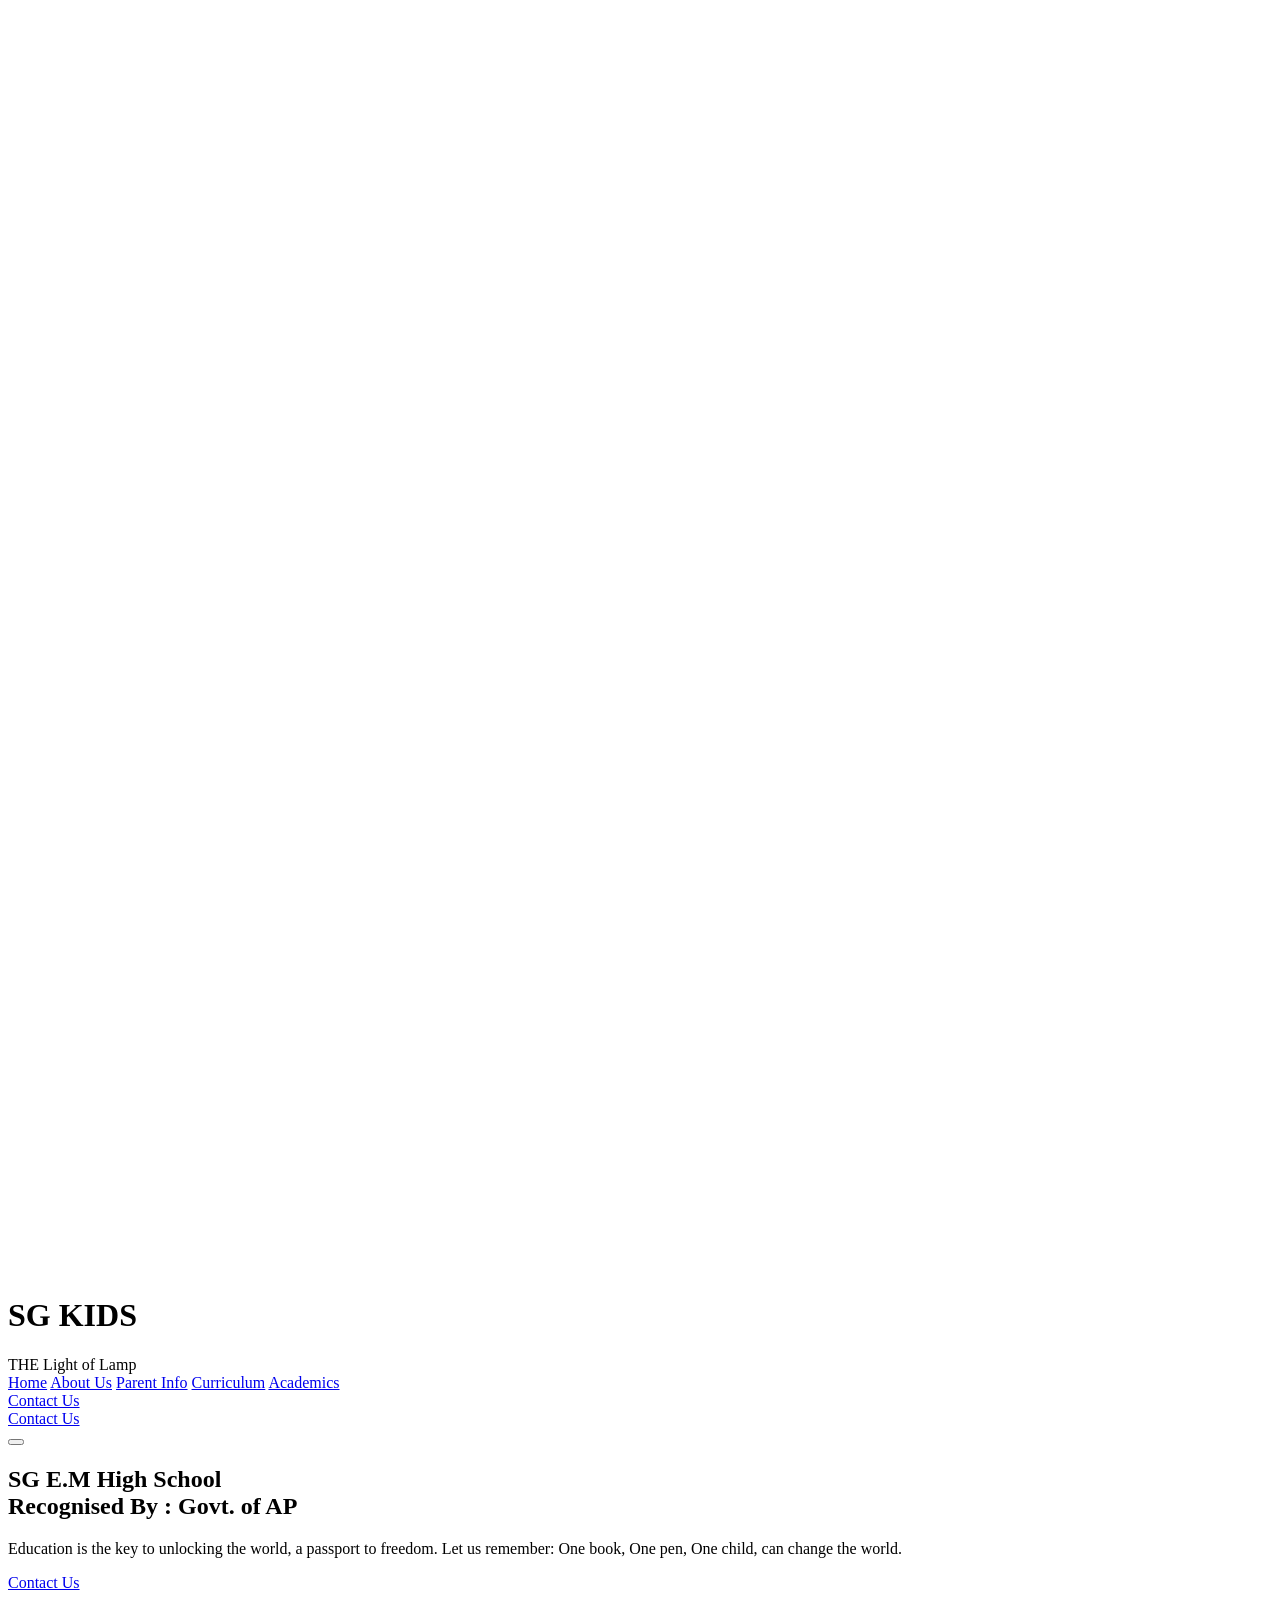
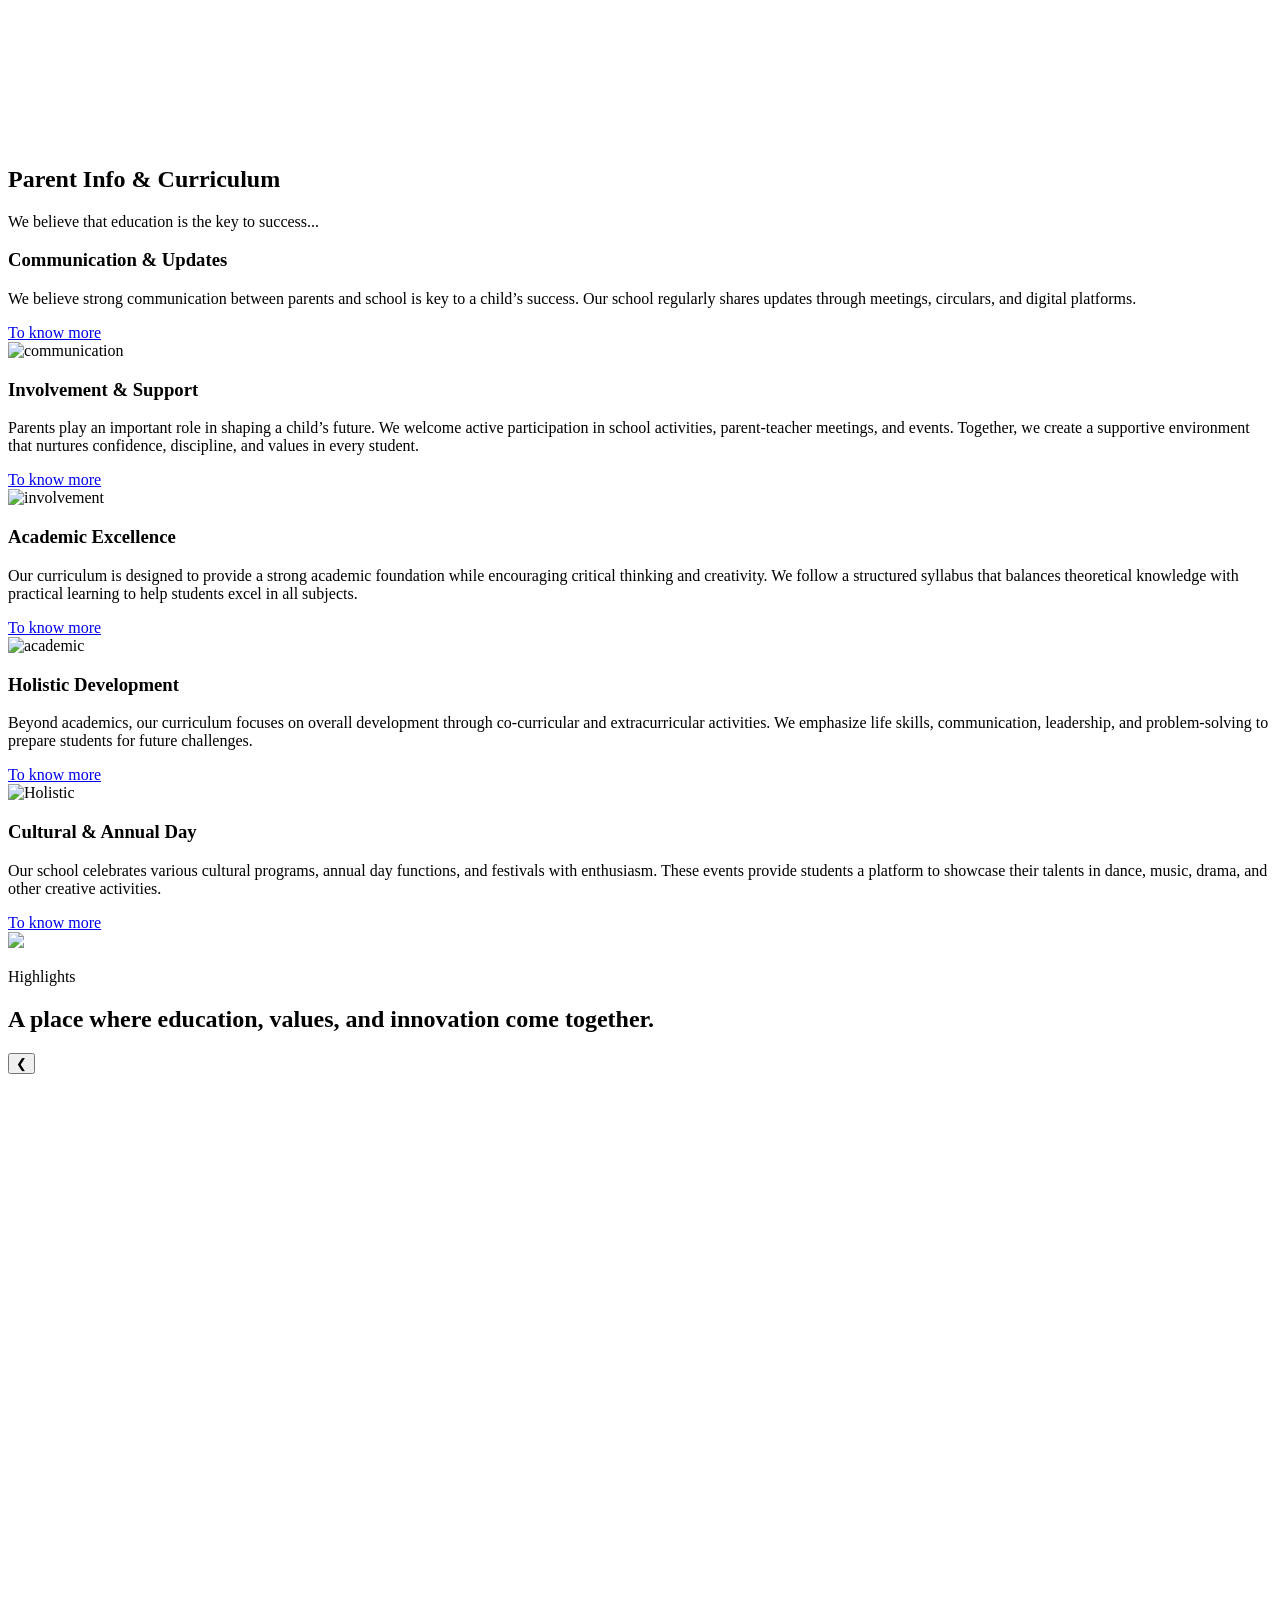
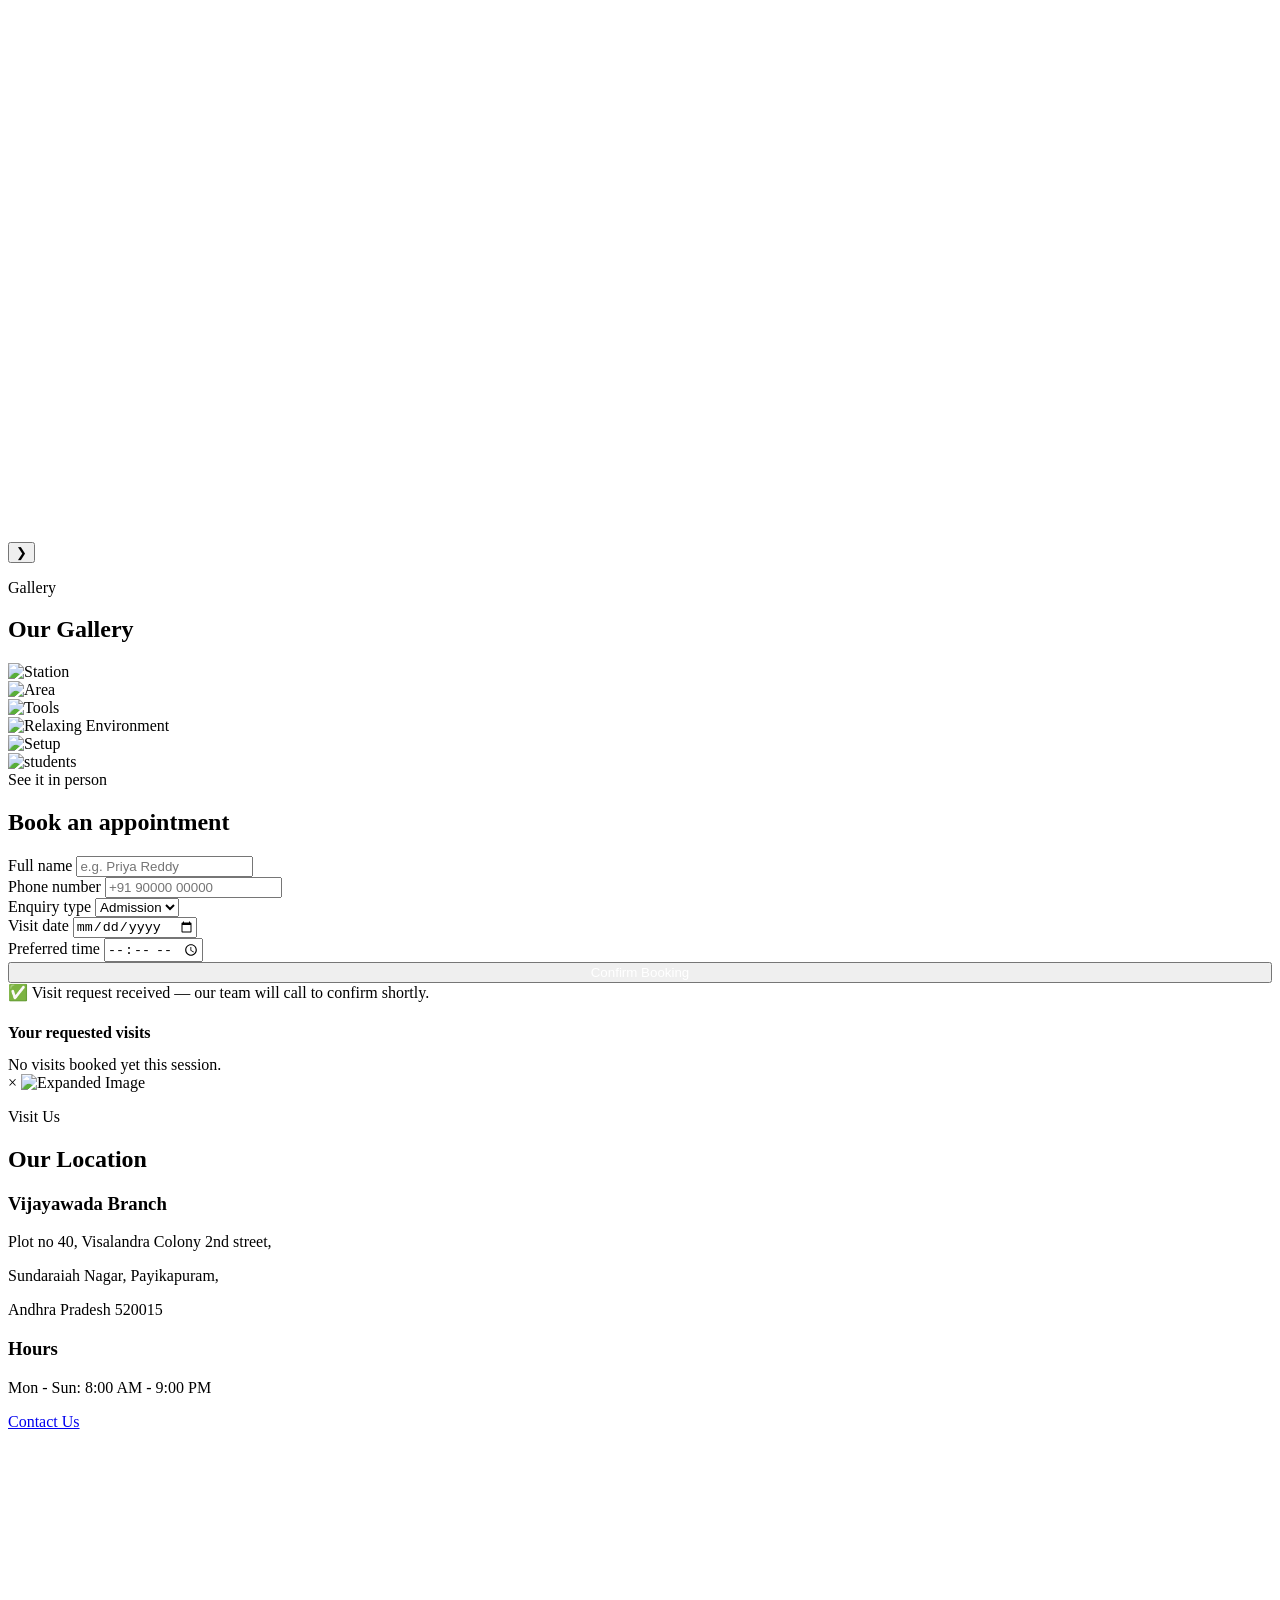
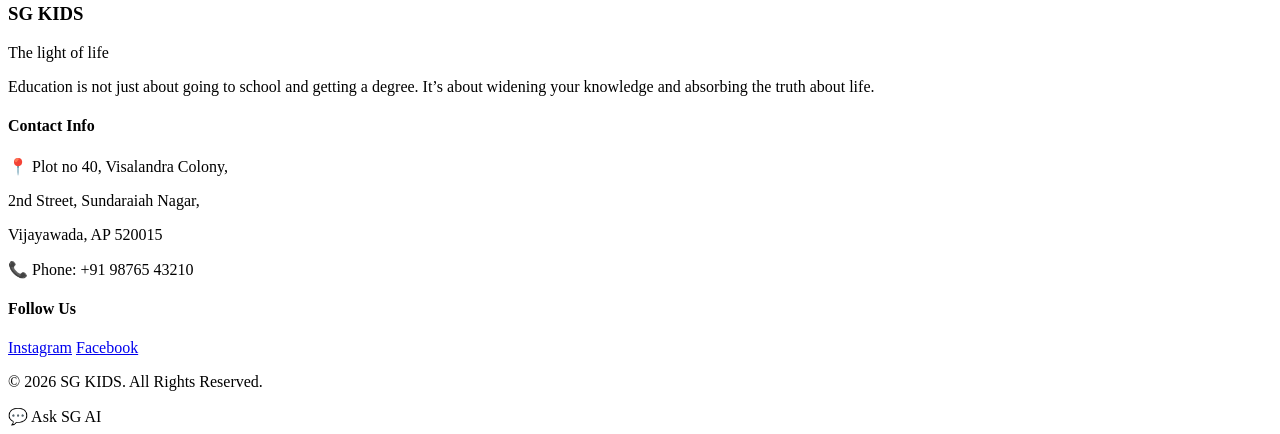
==== index.html @ b3bf9f8a "updated website code" ====
<!DOCTYPE html>
<html lang="en">

<head>
    <meta charset="UTF-8">
    <meta name="viewport" content="width=device-width, initial-scale=1.0">
    <title>SG KIDS SCHOOL</title>
    <link rel="stylesheet" href="style.css">
</head>

<body>
    <a href="https://wa.me/919182193399" class="whatsapp-float" target="_blank" rel="noopener noreferrer" aria-label="Chat with us on WhatsApp">
        <svg viewBox="0 0 32 32" class="whatsapp-icon" xmlns="http://www.w3.org/2000/svg">
            <path d="M16.05 32h-.05c-2.6 0-5.15-.65-7.45-1.95L0 32l1.95-8.35C.5 21.3 0 18.7 0 16.05 0 7.2 7.2 0 16.05 0 24.9 0 32 7.2 32 16.05 32 24.9 24.9 32 16.05 32zM8.8 28.5c2.25 1.35 4.8 2.05 7.25 2.05 7.95 0 14.4-6.45 14.4-14.4S24 1.7 16.05 1.7 1.65 8.1 1.65 16.05c0 2.6.75 5.1 2.15 7.4l-1.15 4.9 5.15-1.15V28.5z" fill="#fff" />
            <path d="M23.3 20.3c-.35-.2-2.15-1.05-2.5-1.15-.35-.1-.6-.2-.85.2s-1 1.15-1.2 1.4c-.2.25-.45.3-.8.1-.35-.2-1.55-.55-2.95-1.8-.1-.1-.3-.3-.5-.55-.2-.25-.3-.45-.45-.8-.15-.35 0-.55.15-.75.15-.15.35-.4.5-.6s.2-.35.3-.6c.1-.25 0-.5-.1-.7s-.85-2.05-1.15-2.8c-.3-.75-.65-.65-.85-.65h-.75c-.25 0-.7.1-1.05.5s-1.35 1.35-1.35 3.3 1.4 3.8 1.6 4.05c.2.25 2.75 4.2 6.65 5.8 3.9 1.6 3.9 1.05 4.6 1 .7-.05 2.15-.9 2.5-1.75.35-.85.35-1.6.25-1.75-.1-.15-.35-.25-.7-.45z" fill="#fff" />
        </svg>
    </a>

    <header class="navbar">
        <div class="nav-brand">
            <h1>SG KIDS</h1>
            <span class="sub-brand">THE Light of Lamp</span>
        </div>

        <nav class="nav-menu" id="navMenu">

            <a href="#home" class="nav-item active">Home</a>
            <a href="#about" class="nav-item">About Us</a>
            <a href="#parent info" class="nav-item">Parent Info</a>
            <a href="#curriculum" class="nav-item">Curriculum</a>
            <a href="#academics" class="nav-item">Academics</a>

            <div class="nav-actions-mobile">
                <!--  <a href="#" class="btn-secondary">Help Me Choose</a> -->
                <a href="https://wa.me/919182193399" class="btn-primary" target="_blank" rel="noopener noreferrer">Contact Us</a>
            </div>
        </nav>

        <div class="nav-actions-desktop">
            <!--   <a href="#" class="btn-secondary">Help Me Choose</a> -->
            <a href="https://wa.me/919182193399" class="btn-primary" target="_blank" rel="noopener noreferrer">Contact Us</a>
        </div>

        <button class="menu-toggle" id="menuToggle" aria-label="Toggle Menu">
            <span></span>
            <span></span>
            <span></span>
        </button>
    </header>

    <section class="home-section" id="home"></section>
    <main class="hero-container">
        <div class="hero-content">
            <div class="hero-text-card">
                <h2 class="hero-title">SG E.M High School <br>
                    Recognised By : Govt. of AP</h2>

                <form class="search-form" id="schoolSearchForm">
                    <div class="input-group">
                    </div>
                </form>

                <p class="hero-description">Education is the key to unlocking the world, a passport to freedom.
                    Let us remember: One book,
                    One pen, One child,
                    can change the world.
                </p>
                <a href="https://wa.me/919182193399" class="btn-book" target="_blank" rel="noopener noreferrer">Contact Us</a>
            </div>
        </div>

        <section class="hero">
            <div class="hero-image-container">
                <video autoplay loop muted playsinline class="hero-image">
                    <source src="https://www.pexels.com/download/video/8500519/" type="video/mp4">
                    Your browser does not support the video tag.
                </video>
            </div>
        </section>
    </main>
    <section class="services-section" id="services">
        <h2 class="section-subtitle">Parent Info & Curriculum</h2>
        <p class="section-title">We believe that education is the key to success...</p>
        <div class="services-stack-container">

            <div class="service-stacked-card communication-bg">
                <div class="card-inner-layout">
                    <div class="stacked-card-content">
                        <h3>Communication & Updates</h3>
                        <p>
                            We believe strong communication between parents and school is key to a child’s success. Our school regularly shares updates through meetings, circulars, and digital platforms.</p>
                        <a href="https://wa.me/919182193399" class="btn-card card-redirect" target="_blank" rel="noopener noreferrer">To know more</a>
                    </div>
                    <div class="stacked-card-image">
                        <img src="https://i.ibb.co/n83p25mg/Screenshot-2026-07-14-130848.png" alt="communication">
                    </div>
                </div>
            </div>

            <div class="service-stacked-card involvement-bg">
                <div class="card-inner-layout">
                    <div class="stacked-card-content">
                        <h3>Involvement & Support</h3>
                        <p>Parents play an important role in shaping a child’s future. We welcome active participation in school activities, parent-teacher meetings, and events. Together, we create a supportive environment that nurtures confidence, discipline, and values in every student.</p>
                        <a href="https://wa.me/919182193399" class="btn-card card-redirect" target="_blank" rel="noopener noreferrer">To know more</a>
                    </div>
                    <div class="stacked-card-image">
                        <img src="https://i.ibb.co/Dn41XBw/SG-PHOTO-2.png" alt="involvement">
                    </div>
                </div>
            </div>

            <div class="service-stacked-card academic-bg">
                <div class="card-inner-layout">
                    <div class="stacked-card-content">
                        <h3>Academic Excellence</h3>
                        <p>Our curriculum is designed to provide a strong academic foundation while encouraging critical thinking and creativity. We follow a structured syllabus that balances theoretical knowledge with practical learning to help students excel in all subjects.</p>
                        <a href="https://wa.me/919182193399" class="btn-card card-redirect" target="_blank" rel="noopener noreferrer">To know more</a>
                    </div>
                    <div class="stacked-card-image">
                        <img src="https://i.ibb.co/sTX02QK/Screenshot-2026-07-14-123950.png" alt="academic">
                    </div>
                </div>
            </div>

            <div class="service-stacked-card holistic-bg">
                <div class="card-inner-layout">
                    <div class="stacked-card-content">
                        <h3>Holistic Development</h3>
                        <p>Beyond academics, our curriculum focuses on overall development through co-curricular and extracurricular activities. We emphasize life skills, communication, leadership, and problem-solving to prepare students for future challenges.</p>
                        <a href="https://wa.me/919182193399" class="btn-card card-redirect" target="_blank" rel="noopener noreferrer">To know more</a>
                    </div>
                    <div class="stacked-card-image">
                        <img src="https://i.ibb.co/N6YtM6Lm/Screenshot-2026-07-14-122531.png" alt="Holistic">
                    </div>
                </div>
            </div>

            <div class="service-stacked-card cultural-bg">
                <div class="card-inner-layout">
                    <div class="stacked-card-content">
                        <h3>Cultural & Annual Day</h3>
                        <p>Our school celebrates various cultural programs, annual day functions, and festivals with enthusiasm. These events provide students a platform to showcase their talents in dance, music, drama, and other creative activities.</p>
                        <a href="https://wa.me/919182193399" class="btn-card card-redirect" target="_blank" rel="noopener noreferrer">To know more</a>
                    </div>
                    <div class="stacked-card-image">
                        <img src="https://i.ibb.co/0p3nwLdB/SG-cultural-Day.jpg alt=" cultural">
                    </div>
                </div>
            </div>

        </div>

    </section>
    <!-- about section -->
    <section class="about-section" id="about">
        <p class="section-subtitle">Highlights</p>
        <h2 class="section-title about-title">A place where education, values, and innovation come together.</h2>

        <div class="video-carousel-wrapper">
            <button class="slider-btn prev-btn" id="prevVideoBtn">&#10094;</button>

            <div class="video-track" id="videoTrack">

                <div class="video-card">
                    <video class="video-thumbnail" autoplay loop muted playsinline poster="https://www.w3schools.com/html/mov_bbb.mp4">
                        <source src="https://res.cloudinary.com/dhni9yesw/video/upload/v1784014178/VID-20260714-WA0019_ns0xtn.mp4" type="video/mp4">
                        Your browser does not support the video tag.
                    </video>

                    <div class="play-btn">
                        <svg width="20" height="20" viewBox="0 0 24 24" fill="white" xmlns="http://www.w3.org/2000/svg">
                            <path d="M5 3L19 12L5 21V3Z" />
                        </svg>
                    </div>
                </div>

                <div class="video-card">
                    <video class="video-thumbnail" autoplay loop muted playsinline poster="https://www.w3schools.com/html/mov_bbb.mp4">
                        <source src="https://res.cloudinary.com/dhni9yesw/video/upload/v1784016210/VID-20260714-WA0026_ngzdfj.mp4" type="video/mp4">
                        Your browser does not support the video tag.
                    </video>

                    <div class="play-btn">
                        <svg width="20" height="20" viewBox="0 0 24 24" fill="white" xmlns="http://www.w3.org/2000/svg">
                            <path d="M5 3L19 12L5 21V3Z" />
                        </svg>
                    </div>
                </div>

                <div class="video-card">
                    <video class="video-thumbnail" autoplay loop muted playsinline poster="https://www.w3schools.com/html/mov_bbb.mp4">
                        <source src="https://res.cloudinary.com/dhni9yesw/video/upload/v1784015330/VID-20260714-WA0025_ccjfkv.mp4" type="video/mp4">
                        Your browser does not support the video tag.
                    </video>

                    <div class="play-btn">
                        <svg width="20" height="20" viewBox="0 0 24 24" fill="white" xmlns="http://www.w3.org/2000/svg">
                            <path d="M5 3L19 12L5 21V3Z" />
                        </svg>
                    </div>
                </div>

                <div class="video-card">
                    <video class="video-thumbnail" autoplay loop muted playsinline poster="https://www.w3schools.com/html/mov_bbb.mp4">
                        <source src="https://res.cloudinary.com/dhni9yesw/video/upload/v1784016511/VID_20260714_133240_ya6azx.mp4" type="video/mp4">
                        Your browser does not support the video tag.
                    </video>

                    <div class="play-btn">
                        <svg width="20" height="20" viewBox="0 0 24 24" fill="white" xmlns="http://www.w3.org/2000/svg">
                            <path d="M5 3L19 12L5 21V3Z" />
                        </svg>
                    </div>
                </div>

                <div class="video-card">
                    <video class="video-thumbnail" autoplay loop muted playsinline poster="https://www.w3schools.com/html/mov_bbb.mp4">
                        <source src="https://res.cloudinary.com/dhni9yesw/video/upload/v1784016653/VID-20260714-WA0032_eds9em.mp4" type="video/mp4">
                        Your browser does not support the video tag.
                    </video>

                    <div class="play-btn">
                        <svg width="20" height="20" viewBox="0 0 24 24" fill="white" xmlns="http://www.w3.org/2000/svg">
                            <path d="M5 3L19 12L5 21V3Z" />
                        </svg>
                    </div>
                </div>
                <div class="video-card">
                    <video class="video-thumbnail" autoplay loop muted playsinline poster="https://www.w3schools.com/html/mov_bbb.mp4">
                        <source src="https://res.cloudinary.com/dhni9yesw/video/upload/v1784013647/SG_KIDS-SPORTS_DAY_ocaofn.mp4" type="video/mp4">
                        Your browser does not support the video tag.
                    </video>

                    <div class="play-btn">
                        <svg width="20" height="20" viewBox="0 0 24 24" fill="white" xmlns="http://www.w3.org/2000/svg">
                            <path d="M5 3L19 12L5 21V3Z" />
                        </svg>
                    </div>
                </div>
            </div>

            <button class="slider-btn next-btn" id="nextVideoBtn">&#10095;</button>
        </div>
    </section>
    <section class="gallery-section" id="gallery">
        <p class="section-subtitle">Gallery</p>
        <h2 class="section-title">Our Gallery</h2>

        <div class="gallery-grid">
            <div class="gallery-item">
                <img src="https://i.ibb.co/Pv3H3rCC/Screenshot-2026-07-14-131605.png" alt="Station">
            </div>
            <div class="gallery-item">
                <img src="https://i.ibb.co/ZR7ygKgy/Screenshot-2026-07-14-123829.png" alt=" Area">
            </div>
            <div class="gallery-item">
                <img src="https://i.ibb.co/zVSHL1bT/Screenshot-2026-07-14-130233.png" alt=" Tools">
            </div>
            <div class="gallery-item">
                <img src="https://i.ibb.co/4g1Fb2qB/Screenshot-2026-07-14-123406.png" alt="Relaxing Environment">
            </div>
            <div class="gallery-item">
                <img src="https://i.ibb.co/N2q20V30/Screenshot-2026-07-14-130413.png" alt=" Setup">
            </div>
            <div class="gallery-item">
                <img src="https://i.ibb.co/7JDqgKFV/Screenshot-2026-07-14-130554.png" alt="students">
            </div>
        </div>

        <!--  <div class="gallery-btn-container">
           <button class="btn-book card-redirect">Book Appointment</button>
       </div> -->
    </section>
    <section class="section" id="appointment">
        <div class="wrap">
            <div class="section-head">
                <div>
                    <span class="eyebrow">See it in person</span>
                    <h2>Book an appointment</h2>
                    <!--  <p>Pick a property and a time — we'll confirm your visit right here.</p> -->
                </div>
            </div>
            <div class="appt-panel">
                <div class="appt-form">
                    <form onsubmit="sendToWhatsApp(event)">

                        <div class="form-field">
                            <label>Full name</label>
                            <input type="text" id="appt-name" placeholder="e.g. Priya Reddy" required>
                        </div>

                        <div class="form-field">
                            <label>Phone number</label>
                            <input type="text" id="appt-phone" placeholder="+91 90000 00000" required>
                        </div>

                        <div class="form-field">
                            <label>Enquiry type</label>
                            <select id="appt-property" required>
                                <option value="Admission">Admission</option>
                            </select>
                        </div>

                        <div class="form-row">
                            <div class="form-field">
                                <label>Visit date</label>
                                <input type="date" id="appt-date" required>
                            </div>
                            <div class="form-field">
                                <label>Preferred time</label>
                                <input type="time" id="appt-time" required>
                            </div>
                        </div>

                        <button type="submit" class="hero-cta" style="width:100%; justify-content:center; box-shadow:none; color:#ffffff;">
                            Confirm Booking
                        </button>

                    </form>

                    <div class="appt-confirm" id="appt-confirm">✅ <span>Visit request received — our team will call to confirm shortly.</span></div>
                </div>
                <div>
                    <h4 style="margin-bottom:14px; color:var(--primary-dark); font-size:16px;">Your requested visits</h4>
                    <div class="appt-list" id="appt-list">
                        <div class="appt-empty">No visits booked yet this session.</div>
                    </div>
                </div>
            </div>
        </div>
    </section>
    <!--location-section-->
    <div class="lightbox" id="lightbox">
        <span class="lightbox-close" id="lightboxClose">&times;</span>
        <img src="" alt="Expanded Image" class="lightbox-img" id="lightboxImg">
    </div>
    <section class="location-section" id="location">
        <div class="location-container">
            <div class="location-details">
                <p class="section-subtitle">Visit Us</p>
                <h2 class="section-title">Our Location</h2>

                <div class="info-box">
                    <h3>Vijayawada Branch</h3>
                    <p>Plot no 40, Visalandra Colony 2nd street,</p>
                    <p>Sundaraiah Nagar, Payikapuram,</p>
                    <p>Andhra Pradesh 520015</p>
                </div>

                <div class="info-box">
                    <h3>Hours</h3>
                    <p>Mon - Sun: 8:00 AM - 9:00 PM</p>
                </div>

                <a href="https://wa.me/919182193399" class="btn-card card-redirect" target="_blank" rel="noopener noreferrer">Contact Us</a>
            </div>

            <div class="map-container">
                <iframe src="https://maps.google.com/maps?q=Plot+no+40,+VISALANDRA+COLONY+2nd+street,+SUNDARAIAH+NAGAR,+Payikapuram,+Andhra+Pradesh+520015&t=&z=15&ie=UTF8&iwloc=&output=embed" width="100%" height="100%" style="border:0;" allowfullscreen="" loading="lazy" referrerpolicy="no-referrer-when-downgrade">
                </iframe>
            </div>
        </div>
    </section>
    <footer class="school-footer">
        <div class="footer-container">

            <div class="footer-column brand-info">
                <h3>SG KIDS</h3>
                <span class="sub-brand">The light of life</span>
                <p>Education is not just about going to school and getting a degree. It’s about widening your knowledge and absorbing the truth about life.</p>
            </div>

            <!--  <div class="footer-column">
               <h4>Quick Links</h4>
               <ul>
                   <li><a href="#home">Home</a></li>
                   <li><a href="#about">About Us</a></li>
                   <li><a href="#gallery">Our Gallery</a></li>
                   <li><a href="#visit">Our Location</a></li>
               </ul>
           </div> -->

            <div class="footer-column">
                <h4>Contact Info</h4>
                <p>📍 Plot no 40, Visalandra Colony,</p>
                <p>2nd Street, Sundaraiah Nagar,</p>
                <p>Vijayawada, AP 520015</p>
                <p>📞 Phone: +91 98765 43210</p>
            </div>

            <div class="footer-column">
                <h4>Follow Us</h4>
                <div class="social-links">
                    <a href="#" class="social-icon">Instagram</a>
                    <a href="#" class="social-icon">Facebook</a>
                </div>
            </div>

        </div>

        <div class="footer-bottom">
            <p>&copy; 2026 SG KIDS. All Rights Reserved.</p>
        </div>
    </footer>
    <div id="ai-chat-launcher" onclick="toggleAIChat()">💬 Ask SG AI</div>

    <div id="ai-chat-window" style="display: none;">
        <div id="ai-chat-header">
            <span>SG KIDS AI Assistant</span>
            <button onclick="toggleAIChat()">×</button>
        </div>
        <div id="ai-chat-messages">
            <div class="bot-msg">Hello! I am the SG KIDS AI assistant. Ask me anything about our school's curriculum, timings, or location!</div>
        </div>
        <div id="ai-chat-input-area">
            <input type="text" id="ai-chat-input" placeholder="Type your question..." onkeypress="handleChatKey(event)">
            <button onclick="sendAIQuery()">Send</button>
        </div>
    </div>
    <script src="script.js"></script>
</body>

</html>
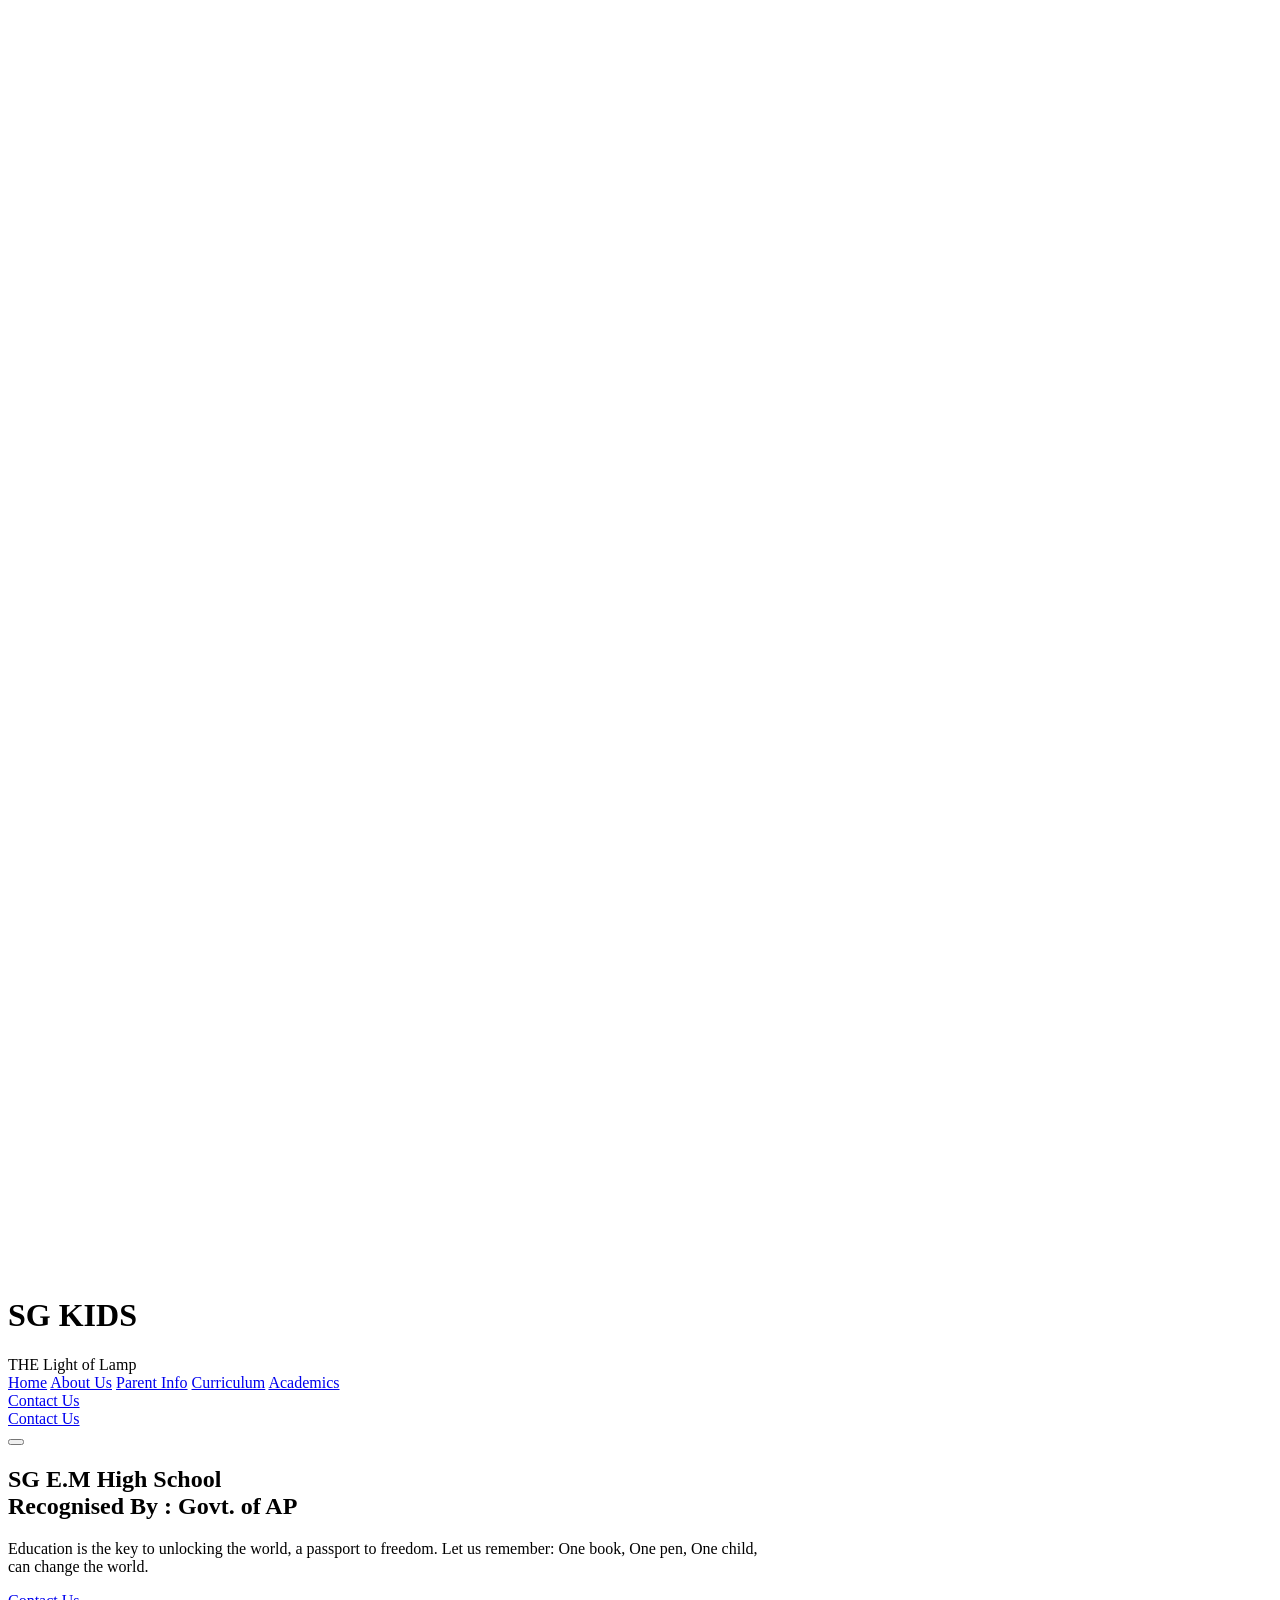
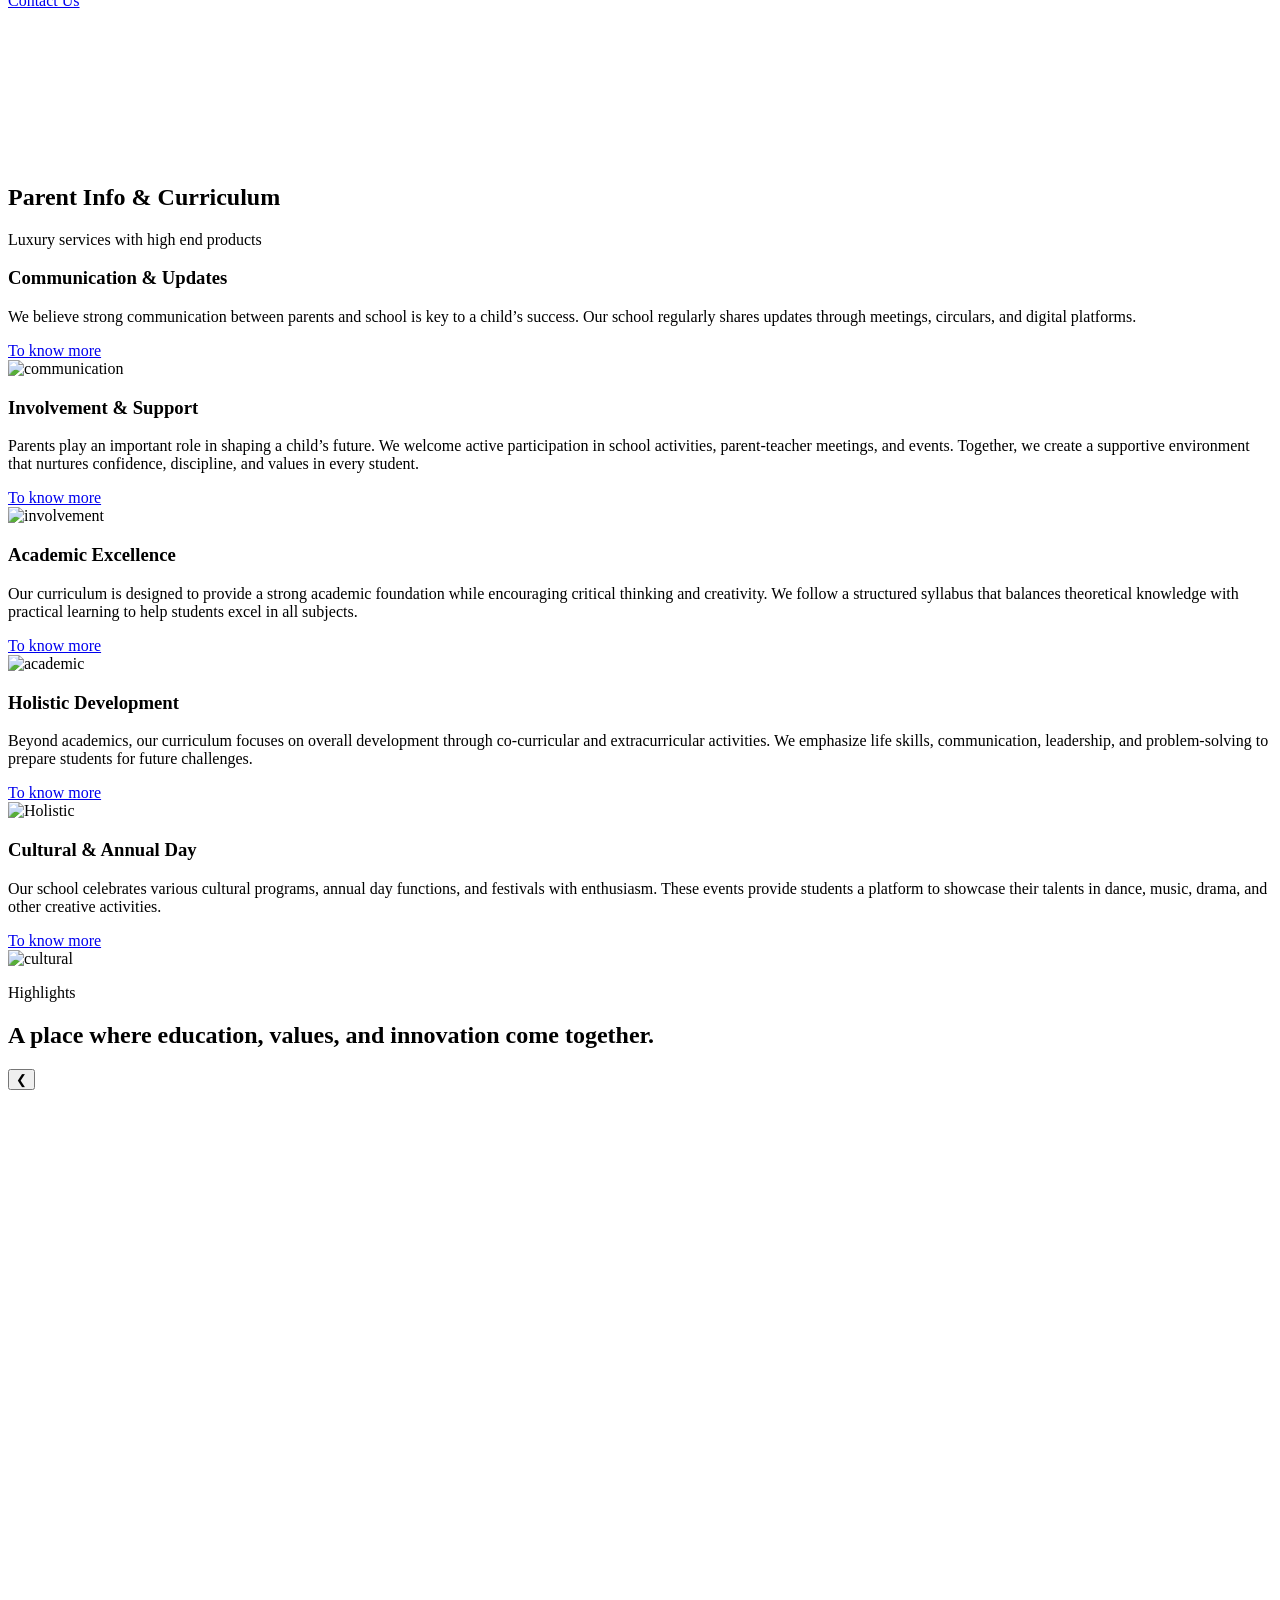
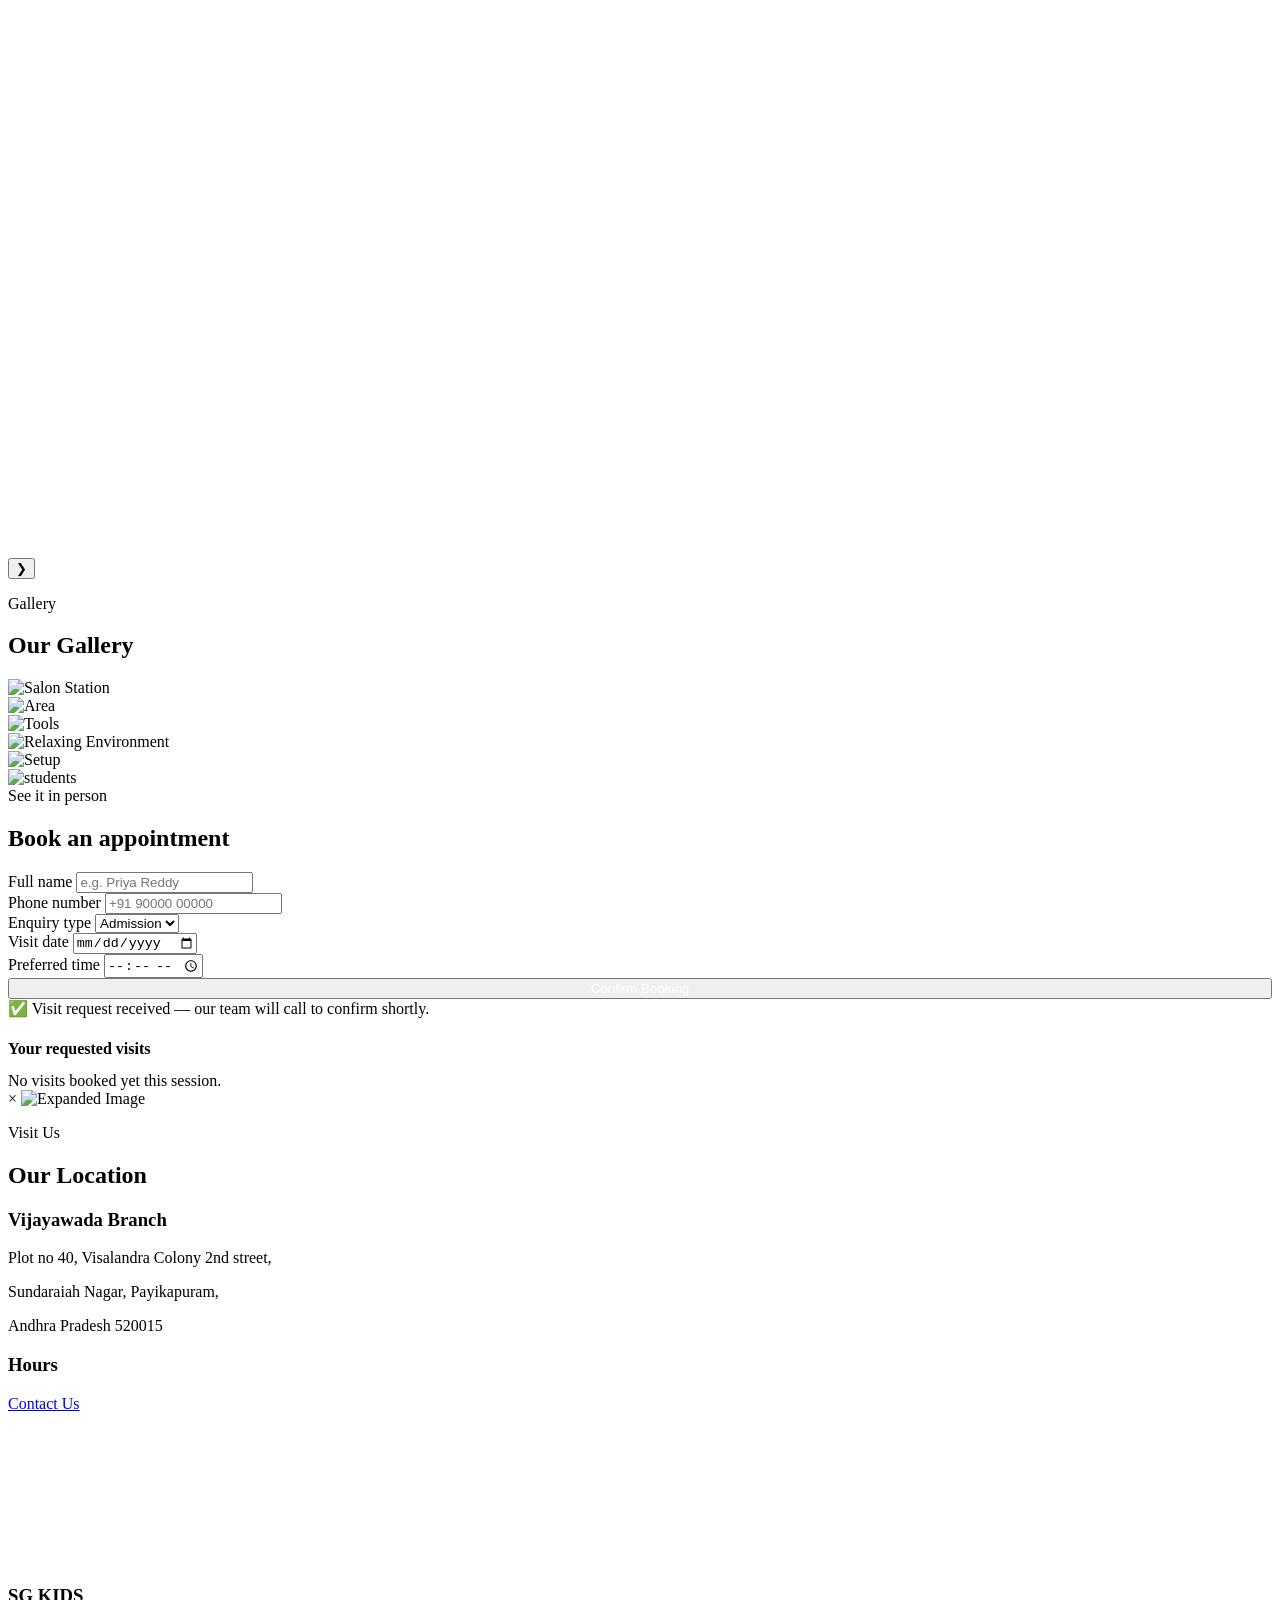
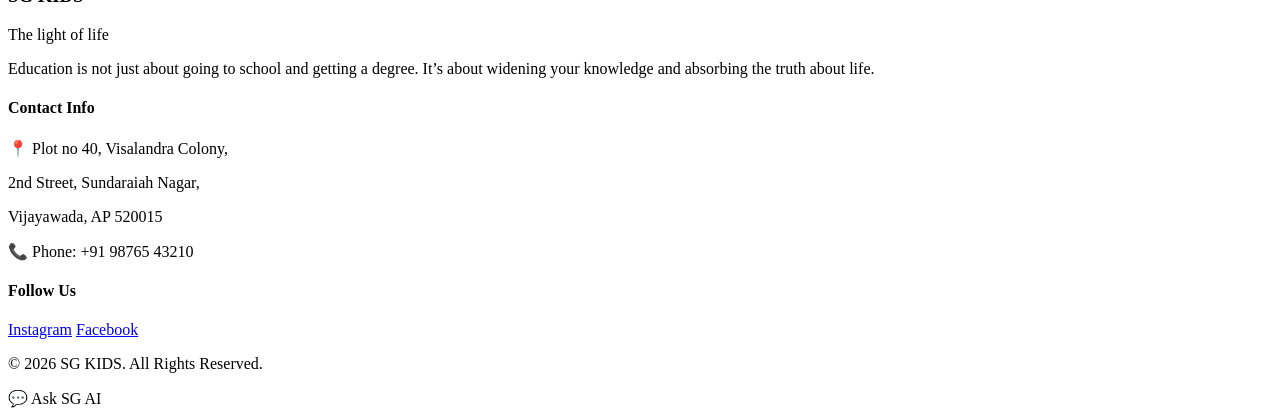
==== commit 8a2dbf58: "updated website code" ====
--- a/index.html
+++ b/index.html
@@ -62,7 +62,7 @@
 
                 <p class="hero-description">Education is the key to unlocking the world, a passport to freedom.
                     Let us remember: One book,
-                    One pen, One child,
+                    One pen, One child,<br>
                     can change the world.
                 </p>
                 <a href="https://wa.me/919182193399" class="btn-book" target="_blank" rel="noopener noreferrer">Contact Us</a>
@@ -80,7 +80,8 @@
     </main>
     <section class="services-section" id="services">
         <h2 class="section-subtitle">Parent Info & Curriculum</h2>
-        <p class="section-title">We believe that education is the key to success...</p>
+        <p class="section-title">Luxury services with high end products</p>
+
         <div class="services-stack-container">
 
             <div class="service-stacked-card communication-bg">
@@ -92,7 +93,7 @@
                         <a href="https://wa.me/919182193399" class="btn-card card-redirect" target="_blank" rel="noopener noreferrer">To know more</a>
                     </div>
                     <div class="stacked-card-image">
-                        <img src="https://i.ibb.co/n83p25mg/Screenshot-2026-07-14-130848.png" alt="communication">
+                        <img src="https://i.pinimg.com/736x/99/b4/31/99b431c0fc7b5b8b67b5049323d87d9a.jpg" alt="communication">
                     </div>
                 </div>
             </div>
@@ -105,7 +106,7 @@
                         <a href="https://wa.me/919182193399" class="btn-card card-redirect" target="_blank" rel="noopener noreferrer">To know more</a>
                     </div>
                     <div class="stacked-card-image">
-                        <img src="https://i.ibb.co/Dn41XBw/SG-PHOTO-2.png" alt="involvement">
+                        <img src="https://i.pinimg.com/736x/3d/6b/27/3d6b279938cd98d6c28b56687cd7f317.jpg" alt="involvement">
                     </div>
                 </div>
             </div>
@@ -118,7 +119,7 @@
                         <a href="https://wa.me/919182193399" class="btn-card card-redirect" target="_blank" rel="noopener noreferrer">To know more</a>
                     </div>
                     <div class="stacked-card-image">
-                        <img src="https://i.ibb.co/sTX02QK/Screenshot-2026-07-14-123950.png" alt="academic">
+                        <img src="https://i.pinimg.com/736x/8f/27/24/8f2724852aa11ce2b546b4b40e591b9c.jpg" alt="academic">
                     </div>
                 </div>
             </div>
@@ -131,7 +132,7 @@
                         <a href="https://wa.me/919182193399" class="btn-card card-redirect" target="_blank" rel="noopener noreferrer">To know more</a>
                     </div>
                     <div class="stacked-card-image">
-                        <img src="https://i.ibb.co/N6YtM6Lm/Screenshot-2026-07-14-122531.png" alt="Holistic">
+                        <img src="https://i.pinimg.com/1200x/5f/70/57/5f705760f00499f59433bcde9bd5677b.jpg" alt="Holistic">
                     </div>
                 </div>
             </div>
@@ -144,7 +145,7 @@
                         <a href="https://wa.me/919182193399" class="btn-card card-redirect" target="_blank" rel="noopener noreferrer">To know more</a>
                     </div>
                     <div class="stacked-card-image">
-                        <img src="https://i.ibb.co/0p3nwLdB/SG-cultural-Day.jpg alt=" cultural">
+                        <img src="https://i.pinimg.com/736x/8a/18/95/8a1895acd99ea7eb3642a043b7466f87.jpg" alt="cultural">
                     </div>
                 </div>
             </div>
@@ -164,71 +165,71 @@
 
                 <div class="video-card">
                     <video class="video-thumbnail" autoplay loop muted playsinline poster="https://www.w3schools.com/html/mov_bbb.mp4">
-                        <source src="https://res.cloudinary.com/dhni9yesw/video/upload/v1784014178/VID-20260714-WA0019_ns0xtn.mp4" type="video/mp4">
-                        Your browser does not support the video tag.
-                    </video>
-
-                    <div class="play-btn">
-                        <svg width="20" height="20" viewBox="0 0 24 24" fill="white" xmlns="http://www.w3.org/2000/svg">
-                            <path d="M5 3L19 12L5 21V3Z" />
-                        </svg>
-                    </div>
-                </div>
-
-                <div class="video-card">
-                    <video class="video-thumbnail" autoplay loop muted playsinline poster="https://www.w3schools.com/html/mov_bbb.mp4">
-                        <source src="https://res.cloudinary.com/dhni9yesw/video/upload/v1784016210/VID-20260714-WA0026_ngzdfj.mp4" type="video/mp4">
-                        Your browser does not support the video tag.
-                    </video>
-
-                    <div class="play-btn">
-                        <svg width="20" height="20" viewBox="0 0 24 24" fill="white" xmlns="http://www.w3.org/2000/svg">
-                            <path d="M5 3L19 12L5 21V3Z" />
-                        </svg>
-                    </div>
-                </div>
-
-                <div class="video-card">
-                    <video class="video-thumbnail" autoplay loop muted playsinline poster="https://www.w3schools.com/html/mov_bbb.mp4">
-                        <source src="https://res.cloudinary.com/dhni9yesw/video/upload/v1784015330/VID-20260714-WA0025_ccjfkv.mp4" type="video/mp4">
-                        Your browser does not support the video tag.
-                    </video>
-
-                    <div class="play-btn">
-                        <svg width="20" height="20" viewBox="0 0 24 24" fill="white" xmlns="http://www.w3.org/2000/svg">
-                            <path d="M5 3L19 12L5 21V3Z" />
-                        </svg>
-                    </div>
-                </div>
-
-                <div class="video-card">
-                    <video class="video-thumbnail" autoplay loop muted playsinline poster="https://www.w3schools.com/html/mov_bbb.mp4">
-                        <source src="https://res.cloudinary.com/dhni9yesw/video/upload/v1784016511/VID_20260714_133240_ya6azx.mp4" type="video/mp4">
-                        Your browser does not support the video tag.
-                    </video>
-
-                    <div class="play-btn">
-                        <svg width="20" height="20" viewBox="0 0 24 24" fill="white" xmlns="http://www.w3.org/2000/svg">
-                            <path d="M5 3L19 12L5 21V3Z" />
-                        </svg>
-                    </div>
-                </div>
-
-                <div class="video-card">
-                    <video class="video-thumbnail" autoplay loop muted playsinline poster="https://www.w3schools.com/html/mov_bbb.mp4">
-                        <source src="https://res.cloudinary.com/dhni9yesw/video/upload/v1784016653/VID-20260714-WA0032_eds9em.mp4" type="video/mp4">
-                        Your browser does not support the video tag.
-                    </video>
-
-                    <div class="play-btn">
-                        <svg width="20" height="20" viewBox="0 0 24 24" fill="white" xmlns="http://www.w3.org/2000/svg">
-                            <path d="M5 3L19 12L5 21V3Z" />
-                        </svg>
-                    </div>
-                </div>
-                <div class="video-card">
-                    <video class="video-thumbnail" autoplay loop muted playsinline poster="https://www.w3schools.com/html/mov_bbb.mp4">
-                        <source src="https://res.cloudinary.com/dhni9yesw/video/upload/v1784013647/SG_KIDS-SPORTS_DAY_ocaofn.mp4" type="video/mp4">
+                        <source src="https://www.w3schools.com/html/mov_bbb.mp4" type="video/mp4">
+                        Your browser does not support the video tag.
+                    </video>
+
+                    <div class="play-btn">
+                        <svg width="20" height="20" viewBox="0 0 24 24" fill="white" xmlns="http://www.w3.org/2000/svg">
+                            <path d="M5 3L19 12L5 21V3Z" />
+                        </svg>
+                    </div>
+                </div>
+
+                <div class="video-card">
+                    <video class="video-thumbnail" autoplay loop muted playsinline poster="https://www.w3schools.com/html/mov_bbb.mp4">
+                        <source src="https://www.w3schools.com/html/mov_bbb.mp4" type="video/mp4">
+                        Your browser does not support the video tag.
+                    </video>
+
+                    <div class="play-btn">
+                        <svg width="20" height="20" viewBox="0 0 24 24" fill="white" xmlns="http://www.w3.org/2000/svg">
+                            <path d="M5 3L19 12L5 21V3Z" />
+                        </svg>
+                    </div>
+                </div>
+
+                <div class="video-card">
+                    <video class="video-thumbnail" autoplay loop muted playsinline poster="https://www.w3schools.com/html/mov_bbb.mp4">
+                        <source src="https://www.w3schools.com/html/mov_bbb.mp4" type="video/mp4">
+                        Your browser does not support the video tag.
+                    </video>
+
+                    <div class="play-btn">
+                        <svg width="20" height="20" viewBox="0 0 24 24" fill="white" xmlns="http://www.w3.org/2000/svg">
+                            <path d="M5 3L19 12L5 21V3Z" />
+                        </svg>
+                    </div>
+                </div>
+
+                <div class="video-card">
+                    <video class="video-thumbnail" autoplay loop muted playsinline poster="https://www.w3schools.com/html/mov_bbb.mp4">
+                        <source src="https://www.w3schools.com/html/mov_bbb.mp4" type="video/mp4">
+                        Your browser does not support the video tag.
+                    </video>
+
+                    <div class="play-btn">
+                        <svg width="20" height="20" viewBox="0 0 24 24" fill="white" xmlns="http://www.w3.org/2000/svg">
+                            <path d="M5 3L19 12L5 21V3Z" />
+                        </svg>
+                    </div>
+                </div>
+
+                <div class="video-card">
+                    <video class="video-thumbnail" autoplay loop muted playsinline poster="https://www.w3schools.com/html/mov_bbb.mp4">
+                        <source src="https://www.w3schools.com/html/mov_bbb.mp4" type="video/mp4">
+                        Your browser does not support the video tag.
+                    </video>
+
+                    <div class="play-btn">
+                        <svg width="20" height="20" viewBox="0 0 24 24" fill="white" xmlns="http://www.w3.org/2000/svg">
+                            <path d="M5 3L19 12L5 21V3Z" />
+                        </svg>
+                    </div>
+                </div>
+                <div class="video-card">
+                    <video class="video-thumbnail" autoplay loop muted playsinline poster="https://www.w3schools.com/html/mov_bbb.mp4">
+                        <source src="https://www.w3schools.com/html/mov_bbb.mp4" type="video/mp4">
                         Your browser does not support the video tag.
                     </video>
 
@@ -249,22 +250,22 @@
 
         <div class="gallery-grid">
             <div class="gallery-item">
-                <img src="https://i.ibb.co/Pv3H3rCC/Screenshot-2026-07-14-131605.png" alt="Station">
-            </div>
-            <div class="gallery-item">
-                <img src="https://i.ibb.co/ZR7ygKgy/Screenshot-2026-07-14-123829.png" alt=" Area">
-            </div>
-            <div class="gallery-item">
-                <img src="https://i.ibb.co/zVSHL1bT/Screenshot-2026-07-14-130233.png" alt=" Tools">
-            </div>
-            <div class="gallery-item">
-                <img src="https://i.ibb.co/4g1Fb2qB/Screenshot-2026-07-14-123406.png" alt="Relaxing Environment">
-            </div>
-            <div class="gallery-item">
-                <img src="https://i.ibb.co/N2q20V30/Screenshot-2026-07-14-130413.png" alt=" Setup">
-            </div>
-            <div class="gallery-item">
-                <img src="https://i.ibb.co/7JDqgKFV/Screenshot-2026-07-14-130554.png" alt="students">
+                <img src="https://i.pinimg.com/1200x/9c/8e/fc/9c8efcb9c28b8c3e71edd23ab79bdcd3.jpg" alt="Salon Station">
+            </div>
+            <div class="gallery-item">
+                <img src="https://i.pinimg.com/736x/3a/03/78/3a03785bca2bd31d49afa843073f403e.jpg" alt=" Area">
+            </div>
+            <div class="gallery-item">
+                <img src="https://i.pinimg.com/1200x/7c/96/aa/7c96aaad4cc966572b53ec2a0ba37cc4.jpg" alt=" Tools">
+            </div>
+            <div class="gallery-item">
+                <img src="https://i.pinimg.com/736x/49/30/db/4930dbced24d4ae75fc4729e8249dfd6.jpg" alt="Relaxing Environment">
+            </div>
+            <div class="gallery-item">
+                <img src="https://i.pinimg.com/736x/12/9f/28/129f282125f23d55d56445766b8622bb.jpg" alt=" Setup">
+            </div>
+            <div class="gallery-item">
+                <img src="https://i.pinimg.com/1200x/90/8b/4c/908b4c3b4a392c65805189133e92793f.jpg" alt="students">
             </div>
         </div>
 
@@ -278,7 +279,7 @@
                 <div>
                     <span class="eyebrow">See it in person</span>
                     <h2>Book an appointment</h2>
-                    <!--  <p>Pick a property and a time — we'll confirm your visit right here.</p> -->
+                   <!--  <p>Pick a property and a time — we'll confirm your visit right here.</p> -->
                 </div>
             </div>
             <div class="appt-panel">
@@ -350,7 +351,7 @@
 
                 <div class="info-box">
                     <h3>Hours</h3>
-                    <p>Mon - Sun: 8:00 AM - 9:00 PM</p>
+                    <!-- <p>Mon - Sun: 8:00 AM - 9:00 PM</p> -->
                 </div>
 
                 <a href="https://wa.me/919182193399" class="btn-card card-redirect" target="_blank" rel="noopener noreferrer">Contact Us</a>
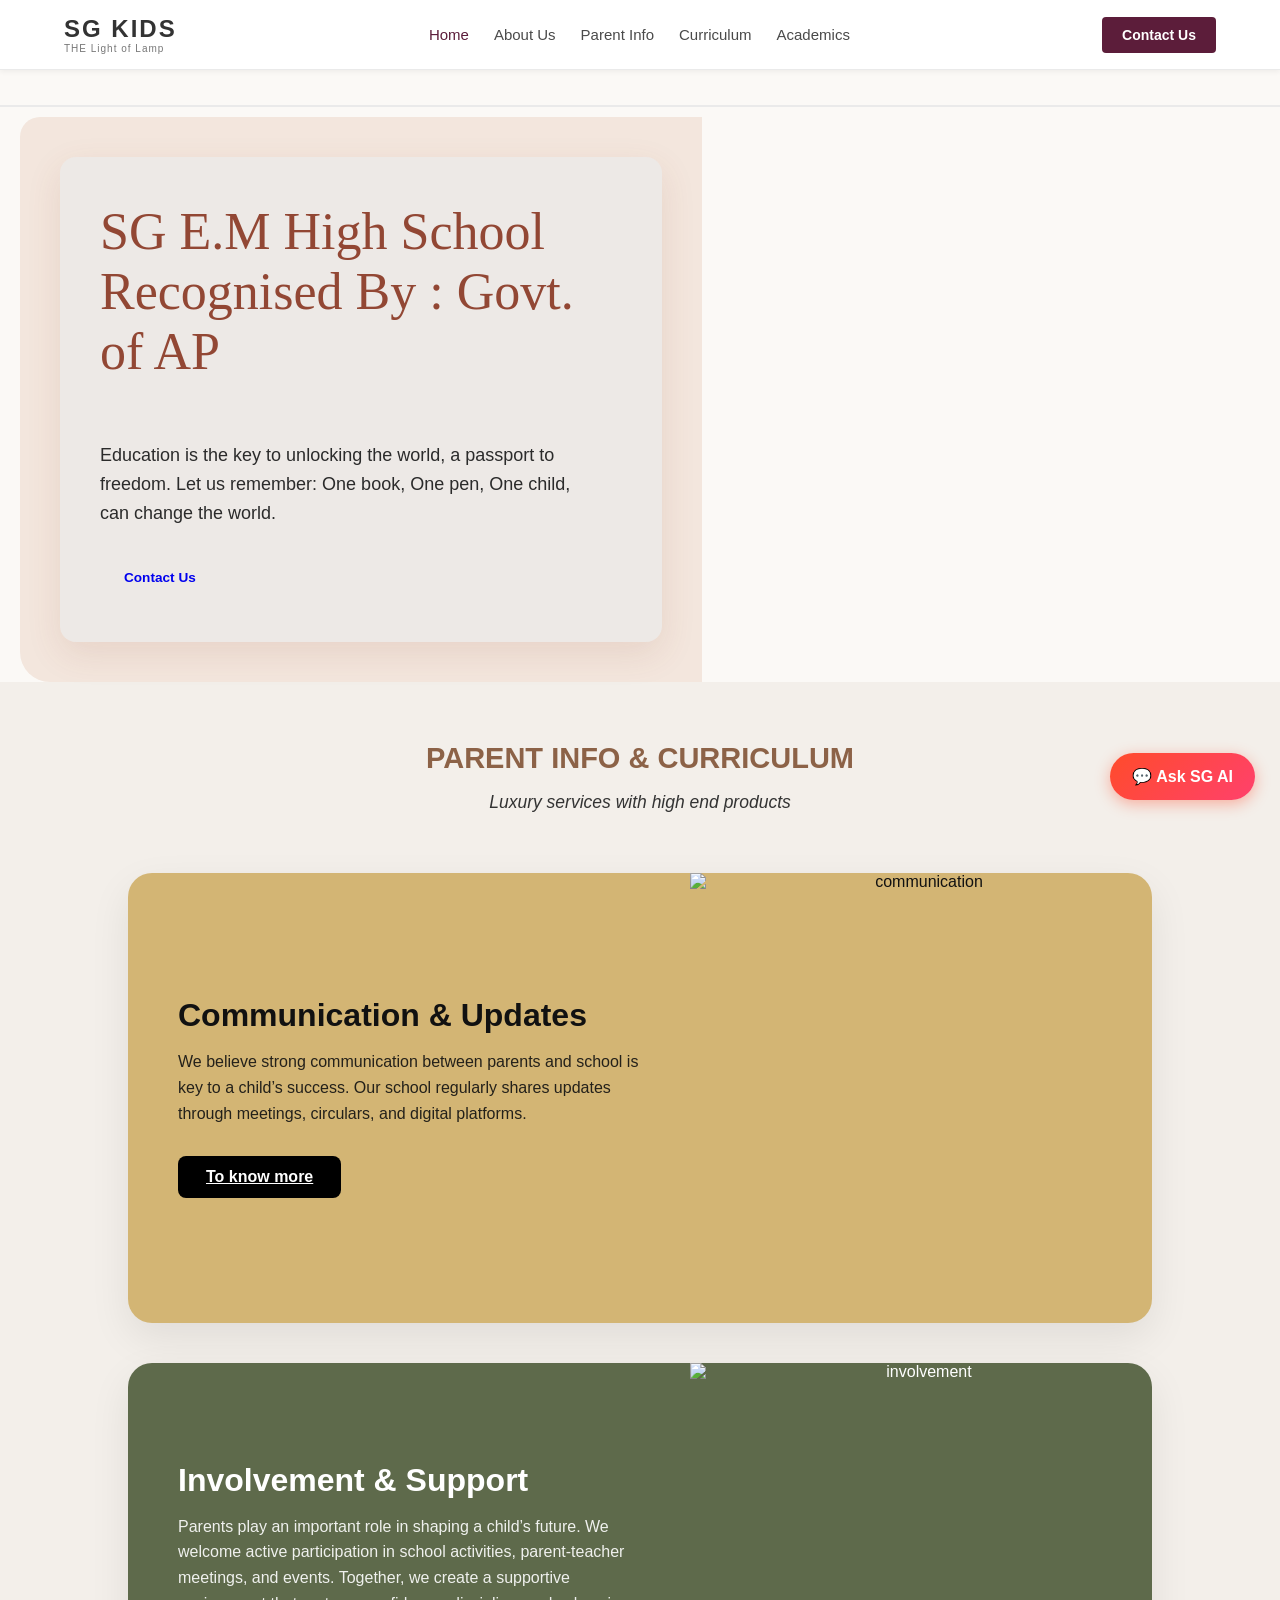
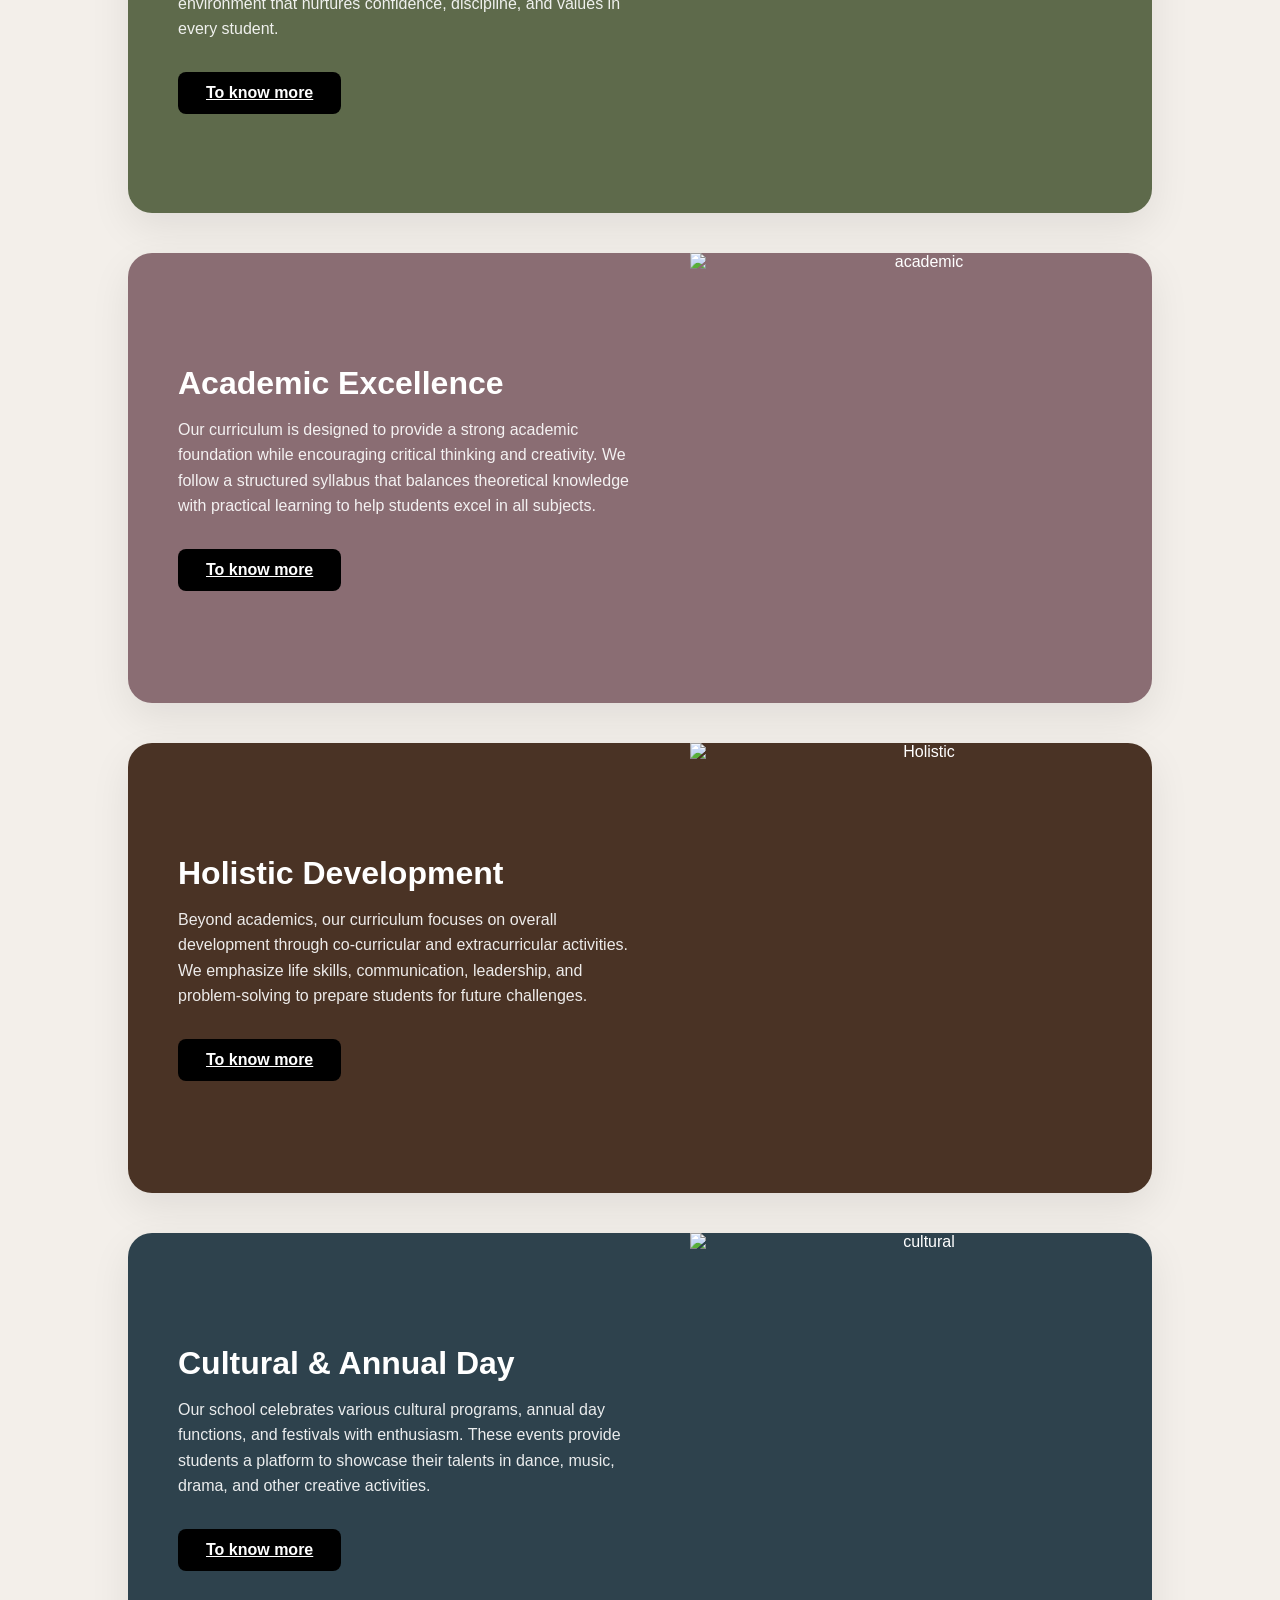
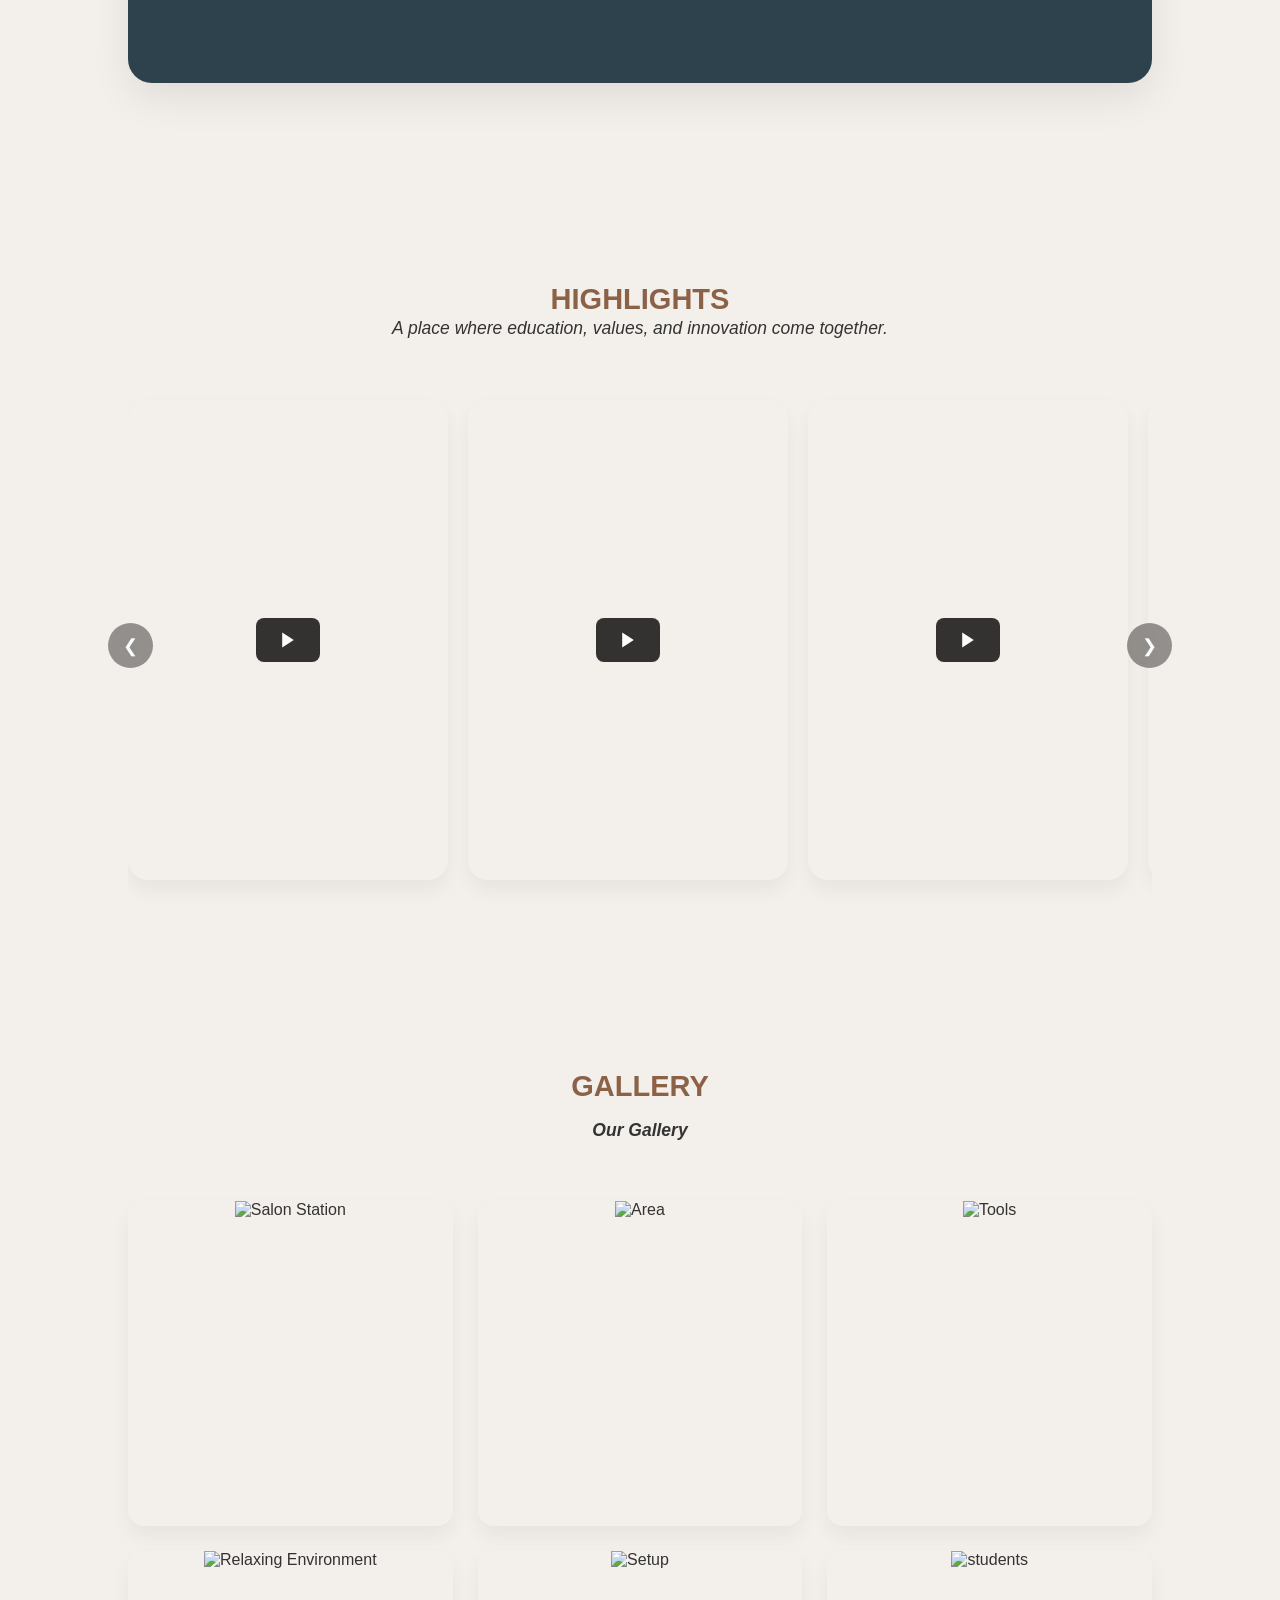
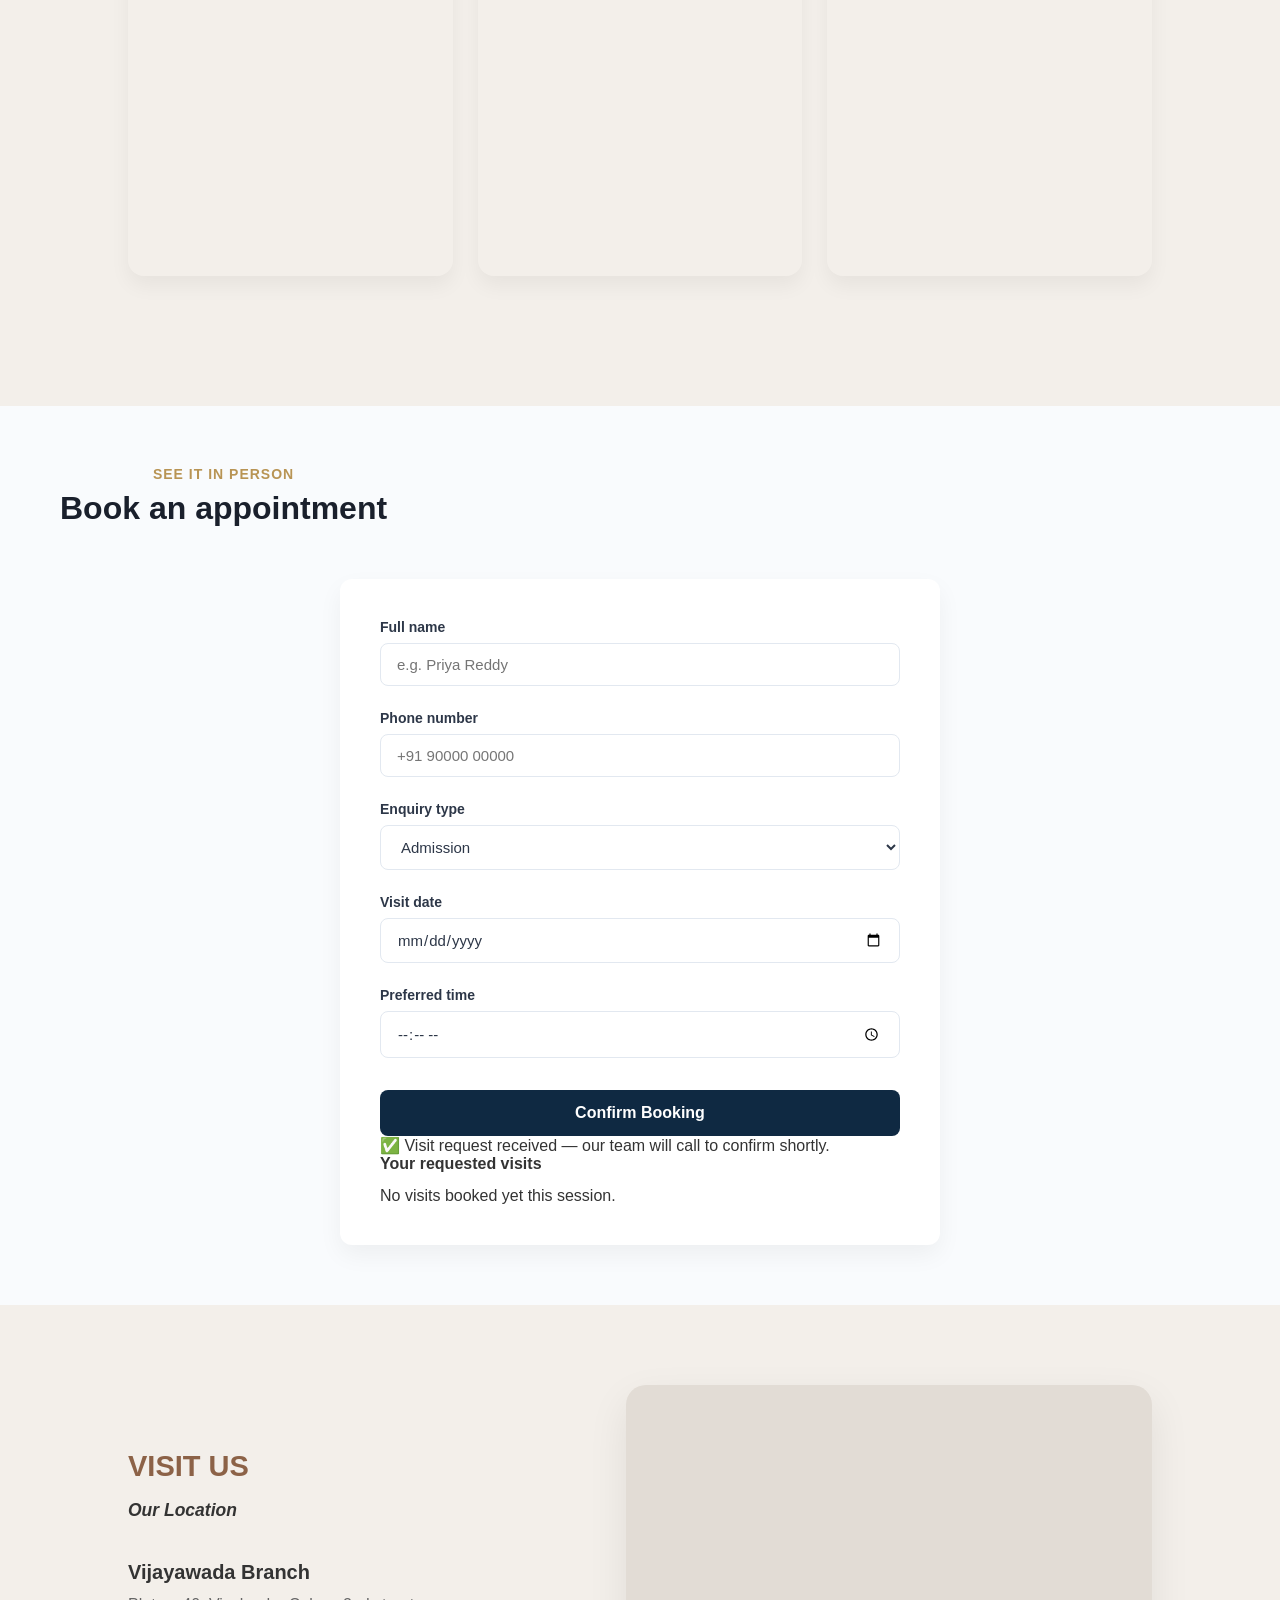
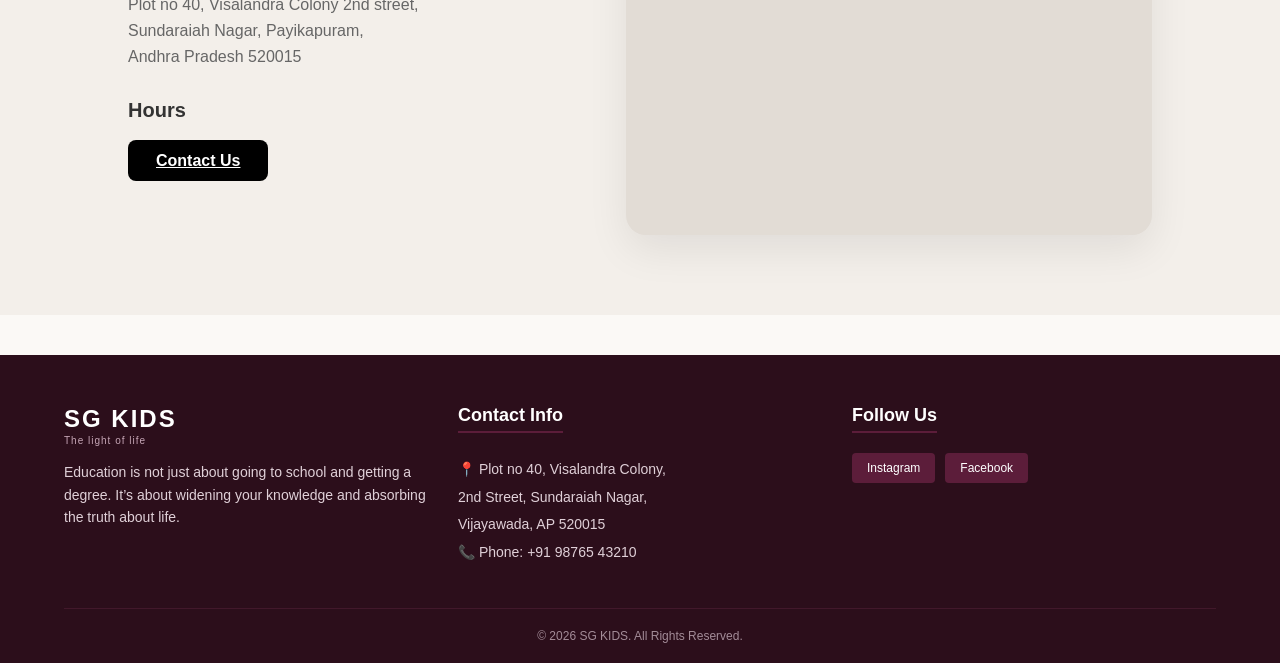
==== commit f3549f3f: "updated website code" ====
--- a/index.html
+++ b/index.html
@@ -278,8 +278,7 @@
             <div class="section-head">
                 <div>
                     <span class="eyebrow">See it in person</span>
-                    <h2>Book an appointment</h2>
-                   <!--  <p>Pick a property and a time — we'll confirm your visit right here.</p> -->
+                    <h2>Book an appointment </h2>
                 </div>
             </div>
             <div class="appt-panel">
@@ -419,7 +418,7 @@
             <button onclick="sendAIQuery()">Send</button>
         </div>
     </div>
-    <script src="script.js"></script>
+    <script src="sheet.js"></script>
 </body>
 
 </html>
--- a/style.css
+++ b/style.css
@@ -0,0 +1,1442 @@
+@import url('https://fonts.googleapis.com/css2?family=Bree+Serif&family=Caveat:wght@400;700&family=Lobster&family=Monoton&family=Open+Sans:ital,wght@0,400;0,700;1,400;1,700&family=Playfair+Display+SC:ital,wght@0,400;0,700;1,700&family=Playfair+Display:ital,wght@0,400;0,700;1,700&family=Roboto:ital,wght@0,400;0,700;1,400;1,700&family=Source+Sans+Pro:ital,wght@0,400;0,700;1,700&family=Work+Sans:ital,wght@0,400;0,700;1,700&display=swap');
+
+/* Reset and Base Styles */
+* {
+    margin: 0;
+    padding: 0;
+    box-sizing: border-box;
+    font-family: 'Helvetica Neue', Arial, sans-serif;
+}
+
+body {
+    background-color: #fbf9f6;
+    color: #333;
+    overflow-x: hidden;
+}
+
+/* Announcement Banner */
+.announcement-banner {
+    background-color: #a2533c;
+    color: #ffffff;
+    display: flex;
+    justify-content: center;
+    align-items: center;
+    position: relative;
+    padding: 10px 40px;
+    font-size: 0.85rem;
+    font-weight: 500;
+    letter-spacing: 0.5px;
+    position: fixed;
+}
+
+.close-banner-btn {
+    position: absolute;
+    right: 20px;
+    background: none;
+    border: none;
+    color: white;
+    font-size: 1.25rem;
+    cursor: pointer;
+    line-height: 1;
+}
+
+/* Navbar Styles */
+.navbar {
+    display: flex;
+    justify-content: space-between;
+    align-items: center;
+    padding: 15px 40px;
+    background-color: #ffffff;
+    border-bottom: 1px solid #eaeaea;
+}
+
+.nav-left {
+    display: flex;
+    align-items: center;
+    gap: 25px;
+}
+
+/* Hamburger Menu Toggle */
+.menu-toggle {
+    background: none;
+    border: none;
+    cursor: pointer;
+    display: flex;
+    flex-direction: column;
+    gap: 6px;
+    padding: 5px;
+}
+
+.menu-toggle span {
+    display: block;
+    width: 22px;
+    height: 2px;
+    background-color: #333;
+    transition: 0.3s;
+}
+
+/* Typography Logo matching the reference site */
+.logo {
+    display: flex;
+    flex-direction: column;
+}
+
+.logo-main {
+    font-size: 2rem;
+    letter-spacing: 6px;
+    font-weight: 700;
+    color: #1a1a1a;
+    line-height: 0.9;
+}
+
+.logo-sub {
+    font-size: 0.55rem;
+    letter-spacing: 2.5px;
+    color: #555;
+    margin-top: 4px;
+    font-weight: 600;
+}
+
+.nav-right {
+    display: flex;
+    gap: 12px;
+}
+
+/* Buttons */
+.btn {
+    padding: 12px 24px;
+    border-radius: 6px;
+    text-decoration: none;
+    font-weight: 600;
+    font-size: 0.85rem;
+    transition: all 0.2s ease-in-out;
+    display: inline-flex;
+    align-items: center;
+    justify-content: center;
+}
+
+.btn-secondary {
+    background-color: #f6efe9;
+    color: #581d43;
+}
+
+.btn-secondary:hover {
+    background-color: #ebdcd0;
+}
+
+.btn-primary {
+    background-color: #581d43;
+    color: #ffffff;
+}
+
+.btn-primary:hover {
+    background-color: #421331;
+}
+
+/* Navbar Container */
+.navbar {
+    display: flex;
+    justify-content: space-between;
+    align-items: center;
+    padding: 15px 5%;
+    background-color: #ffffff;
+    box-shadow: 0 2px 5px rgba(0, 0, 0, 0.05);
+    position: fixed;
+    font-family: 'Arial', sans-serif;
+    position: fixed;
+    top: 0;
+    left: 0;
+    width: 100%;
+    z-index: 1000;
+    box-sizing: border-box;
+}
+
+/* Brand/Logo Styling */
+.nav-brand h1 {
+    margin: 0;
+    font-size: 24px;
+    letter-spacing: 2px;
+    color: #333;
+}
+
+.nav-brand .sub-brand {
+    font-size: 10px;
+    letter-spacing: 1px;
+    color: #777;
+    display: block;
+}
+
+/* Nav Links Menu */
+.nav-menu {
+    display: flex;
+    gap: 25px;
+    align-items: center;
+}
+
+.nav-item {
+    text-decoration: none;
+    color: #4a4a4a;
+    font-weight: 500;
+    font-size: 15px;
+    transition: color 0.3s ease;
+}
+
+.nav-item:hover,
+.nav-item.active {
+    color: #5c1d3a;
+}
+
+/* Action Buttons */
+.nav-actions-desktop,
+.nav-actions-mobile {
+    display: flex;
+    gap: 15px;
+}
+
+.nav-actions-mobile {
+    display: none;
+    flex-direction: column;
+    width: 100%;
+    margin-top: 20px;
+}
+
+.btn-primary,
+.btn-secondary {
+    text-decoration: none;
+    padding: 10px 20px;
+    border-radius: 4px;
+    font-size: 14px;
+    font-weight: bold;
+    text-align: center;
+    transition: all 0.3s ease;
+}
+
+.btn-primary {
+    background-color: #5c1d3a;
+    color: white;
+}
+
+.btn-primary:hover {
+    background-color: #421429;
+}
+
+.btn-secondary {
+    border: 1px solid #5c1d3a;
+    color: #5c1d3a;
+}
+
+.btn-secondary:hover {
+    background-color: #fcf6f8;
+}
+
+/* Hamburger Menu Icon */
+.menu-toggle {
+    display: none;
+    flex-direction: column;
+    gap: 5px;
+    background: none;
+    border: none;
+    cursor: pointer;
+    z-index: 10;
+}
+
+.menu-toggle span {
+    width: 25px;
+    height: 3px;
+    background-color: #333;
+    transition: all 0.3s ease;
+}
+
+/* Responsive Mobile Styles (Screens smaller than 768px) */
+@media (max-width: 768px) {
+    .nav-actions-desktop {
+        display: none;
+    }
+
+    .menu-toggle {
+        display: flex;
+    }
+
+    .nav-menu {
+        position: absolute;
+        top: 100%;
+        left: 0;
+        right: 0;
+        background-color: white;
+        flex-direction: column;
+        padding: 20px;
+        gap: 15px;
+        box-shadow: 0 4px 6px rgba(0, 0, 0, 0.1);
+        display: none;
+    }
+
+    .nav-menu.active {
+        display: flex;
+    }
+
+    .nav-actions-mobile {
+        display: flex;
+    }
+
+    /* Simple Hamburger Animation to 'X' */
+    .menu-toggle.active span:nth-child(1) {
+        transform: translateY(8px) rotate(45deg);
+    }
+
+    .menu-toggle.active span:nth-child(2) {
+        opacity: 0;
+    }
+
+    .menu-toggle.active span:nth-child(3) {
+        transform: translateY(-8px) rotate(-45deg);
+    }
+}
+
+.services-section {
+    padding: 60px 10% 120px 10%;
+    background-color: #F3EFEA;
+    text-align: center;
+}
+
+.section-subtitle {
+    color: #8C6247;
+    font-size: 29px;
+    font-weight: 600;
+    text-transform: uppercase;
+}
+
+.section-title {
+    font-size: 17.5px;
+    margin-bottom: 60px;
+    font-family: Sans-Serif;
+    font-style: italic;
+    margin-top: 17px;
+}
+
+.services-stack-container {
+    display: flex;
+    flex-direction: column;
+    gap: 40px;
+    max-width: 1100px;
+    margin: 0 auto;
+}
+
+.service-stacked-card {
+    position: sticky;
+    top: 120px;
+    min-height: 450px;
+    border-radius: 24px;
+    overflow: hidden;
+    box-shadow: 0 15px 40px rgba(0, 0, 0, 0.08);
+    transform-origin: center top;
+    transition: transform 0.4s ease, filter 0.4s ease, opacity 0.4s ease;
+}
+
+/* Background aesthetic classes including new ones */
+.communication-bg {
+    background-color: #D3B574;
+    color: #111111;
+}
+
+.involvement-bg {
+    background-color: #5E6A4B;
+    color: #FFFFFF;
+}
+
+.academic-bg {
+    background-color: #8A6D73;
+    color: #FFFFFF;
+}
+
+/* Added accent */
+.holistic-bg {
+    background-color: #4A3325;
+    color: #FFFFFF;
+}
+
+.cultural-bg {
+    background-color: #2E424D;
+    color: #FFFFFF;
+}
+
+/* Added accent */
+
+.card-inner-layout {
+    display: flex;
+    height: 100%;
+    min-height: 450px;
+    align-items: center;
+}
+
+.stacked-card-content {
+    flex: 1;
+    padding: 50px;
+    text-align: left;
+    display: flex;
+    flex-direction: column;
+    justify-content: center;
+}
+
+.stacked-card-content h3 {
+    font-size: 32px;
+    margin-bottom: 15px;
+}
+
+.stacked-card-content p {
+    font-size: 16px;
+    line-height: 1.6;
+    margin-bottom: 30px;
+    opacity: 0.9;
+}
+
+.stacked-card-image {
+    flex: 1;
+    height: 100%;
+}
+
+.stacked-card-image img {
+    width: 100%;
+    height: 100%;
+    min-height: 450px;
+    object-fit: cover;
+    display: block;
+}
+
+.btn-card {
+    align-self: flex-start;
+    background-color: #000000;
+    color: #FFFFFF;
+    border: none;
+    padding: 12px 28px;
+    border-radius: 8px;
+    font-weight: 600;
+    cursor: pointer;
+    transition: transform 0.3s ease;
+}
+
+.btn-card:hover {
+    transform: scale(1.05);
+}
+
+/* Hero Layout */
+.hero-section {
+    padding: 40px 0;
+    background: linear-gradient(135deg, #ae654f 15%, transparent 15%) no-repeat;
+    background-size: 100% 100%;
+
+}
+
+.hero-container {
+    display: grid;
+    grid-template-columns: 55% 45%;
+    max-width: 1300px;
+    margin: 0 auto;
+    padding: 0 20px;
+    align-items: stretch;
+}
+
+/* Curved Text Content Wrapper */
+.hero-content {
+    background-color: #f3e6dd;
+    padding: 40px;
+    border-radius: 20px 0 0 30px;
+    display: flex;
+    flex-direction: column;
+    justify-content: center;
+}
+
+.hero-text-card {
+    background-color: #EDE9E6;
+    padding: 45px 40px;
+    border-radius: 16px;
+    box-shadow: 0 12px 35px rgba(146, 71, 52, 0.12);
+    display: flex;
+    flex-direction: column;
+    align-items: flex-start;
+    position: relative;
+    z-index: 2;
+}
+
+.hero-title {
+    font-size: 3.25rem;
+    color: #924734;
+    font-family: Georgia, serif;
+    margin-bottom: 30px;
+    line-height: 1.15;
+    font-weight: normal;
+}
+
+/* Search Box Block */
+.search-form {
+    display: flex;
+    gap: 10px;
+    margin-bottom: 30px;
+    width: 100%;
+    max-width: 520px;
+}
+
+/* Anchor button layout specific tracking rules */
+.hero-text-card .btn-book {
+    align-self: flex-start;
+}
+
+.input-group {
+    position: relative;
+    flex: 1;
+}
+
+.geo-icon {
+    position: absolute;
+    left: 18px;
+    top: 50%;
+    transform: translateY(-50%);
+    color: #333;
+    display: flex;
+    align-items: center;
+}
+
+.search-form input {
+    width: 100%;
+    padding: 16px 16px 16px 45px;
+    border: 1px solid #dcdcdc;
+    border-radius: 8px;
+    font-size: 1rem;
+    outline: none;
+    background-color: #ffffff;
+}
+
+.btn-search {
+    background-color: #581d43;
+    color: white;
+    border: none;
+    padding: 0 25px;
+    border-radius: 8px;
+    font-weight: 600;
+    cursor: pointer;
+    font-size: 0.95rem;
+    transition: background-color 0.2s;
+    white-space: nowrap;
+}
+
+.btn-search:hover {
+    background-color: #421331;
+}
+
+.hero-description {
+    font-size: 18px;
+    line-height: 1.6;
+    color: #2b2b2b;
+    max-width: 480px;
+    padding-bottom: 30px;
+}
+
+/* Image Wrapper and Custom Curves */
+.hero-image-wrapper {
+    background-color: #f3e6dd;
+}
+
+.hero-image-container {
+    width: 100%;
+    height: 100%;
+    border-radius: 0 80px 80px 0;
+    overflow: hidden;
+}
+
+.hero-image {
+    width: 100%;
+    height: 100%;
+    object-fit: cover;
+    display: block;
+}
+
+/* Responsive Breakpoints */
+@media (max-width: 991px) {
+    .hero-container {
+        grid-template-columns: 1fr;
+        gap: 20px;
+    }
+
+    .hero-content {
+        border-radius: 40px;
+        padding: 50px 30px;
+        text-align: center;
+        align-items: center;
+    }
+
+    .hero-title {
+        font-size: 2.5rem;
+    }
+
+    .hero-text-card .btn-book {
+        align-self: center;
+    }
+
+    .search-form {
+        flex-direction: column;
+    }
+
+    .btn-search {
+        padding: 16px;
+    }
+
+    .hero-image-container {
+        border-radius: 40px;
+        height: 400px;
+    }
+
+    .hero-image-wrapper {
+        background-color: transparent;
+    }
+}
+
+@media (max-width: 576px) {
+    .navbar {
+        padding: 15px 20px;
+    }
+
+    .btn-secondary {
+        display: none;
+    }
+
+    .logo-main {
+        font-size: 1.6rem;
+    }
+}
+
+/* --- About / Video Carousel Section --- */
+.about-section {
+    padding: 80px 10%;
+    background-color: #F3EFEA;
+    text-align: center;
+}
+
+.about-title {
+    max-width: 600px;
+    margin: 0 auto 50px auto;
+    font-weight: 400;
+    line-height: 1.4;
+}
+
+/* Slider Layout */
+.video-carousel-wrapper {
+    position: relative;
+    max-width: 1050px;
+    margin: 0 auto;
+    display: flex;
+    align-items: center;
+}
+
+.video-track {
+    display: flex;
+    gap: 20px;
+    overflow-x: auto;
+    scroll-snap-type: x mandatory;
+    scroll-behavior: smooth;
+    padding: 10px 5px 30px 5px;
+    -ms-overflow-style: none;
+    scrollbar-width: none;
+}
+
+.video-track::-webkit-scrollbar {
+    display: none;
+}
+
+/* Card Adjustments */
+.video-card {
+    flex: 0 0 auto;
+    scroll-snap-align: start;
+    position: relative;
+    width: 320px;
+    height: 480px;
+    border-radius: 20px;
+    overflow: hidden;
+    cursor: pointer;
+    box-shadow: 0 10px 20px rgba(0, 0, 0, 0.05);
+    transition: transform 0.3s ease, box-shadow 0.3s ease;
+}
+
+.video-card:hover {
+    transform: translateY(-8px);
+    box-shadow: 0 15px 30px rgba(0, 0, 0, 0.1);
+}
+
+.video-thumbnail {
+    width: 100%;
+    height: 100%;
+    object-fit: cover;
+    transition: filter 0.3s ease;
+}
+
+.video-card:hover .video-thumbnail {
+    filter: brightness(0.85);
+}
+
+/* Custom Play Button Overlay */
+.play-btn {
+    position: absolute;
+    top: 50%;
+    left: 50%;
+    transform: translate(-50%, -50%);
+    width: 64px;
+    height: 44px;
+    background-color: rgba(17, 17, 17, 0.85);
+    border-radius: 8px;
+    display: flex;
+    align-items: center;
+    justify-content: center;
+    transition: background-color 0.3s ease, transform 0.3s ease;
+}
+
+.video-card:hover .play-btn {
+    background-color: #000000;
+    transform: translate(-50%, -50%) scale(1.05);
+}
+
+.slider-btn {
+    position: absolute;
+    top: 50%;
+    transform: translateY(-60%);
+    background-color: rgba(0, 0, 0, 0.4);
+    color: white;
+    border: none;
+    width: 45px;
+    height: 45px;
+    border-radius: 50%;
+    cursor: pointer;
+    z-index: 10;
+    font-size: 18px;
+    display: flex;
+    align-items: center;
+    justify-content: center;
+    transition: background-color 0.3s ease;
+    backdrop-filter: blur(5px);
+}
+
+.slider-btn:hover {
+    background-color: rgba(0, 0, 0, 0.8);
+}
+
+.prev-btn {
+    left: -20px;
+}
+
+.next-btn {
+    right: -20px;
+}
+
+/* Mobile Adjustments */
+@media (max-width: 992px) {
+    .video-card {
+        width: 280px;
+        height: 420px;
+    }
+
+    .prev-btn {
+        left: 0px;
+    }
+
+    .next-btn {
+        right: 0px;
+    }
+}
+
+/* --- Gallery Section --- */
+.gallery-section {
+    padding: 80px 10%;
+    background-color: #F3EFEA;
+    text-align: center;
+}
+
+.gallery-grid {
+    display: grid;
+    grid-template-columns: repeat(3, 1fr);
+    gap: 25px;
+    margin-top: 40px;
+    margin-bottom: 50px;
+}
+
+.gallery-item {
+    position: relative;
+    border-radius: 16px;
+    overflow: hidden;
+    cursor: zoom-in;
+    aspect-ratio: 1 / 1;
+    box-shadow: 0 10px 20px rgba(0, 0, 0, 0.05);
+}
+
+.gallery-item img {
+    width: 100%;
+    height: 100%;
+    object-fit: cover;
+    transition: transform 0.5s ease, filter 0.3s ease;
+}
+
+.gallery-item:hover img {
+    transform: scale(1.08);
+    filter: brightness(0.9);
+}
+
+.gallery-btn-container {
+    margin-top: 20px;
+}
+
+/* --- Lightbox Modal Styles --- */
+.lightbox {
+    position: fixed;
+    top: 0;
+    left: 0;
+    width: 100%;
+    height: 100%;
+    display: flex;
+    align-items: center;
+    justify-content: center;
+    z-index: 2000;
+    opacity: 0;
+    pointer-events: none;
+    transition: opacity 0.3s ease;
+}
+
+.lightbox.active {
+    opacity: 1;
+    pointer-events: auto;
+
+}
+
+.lightbox-img {
+    max-width: 90vw;
+    max-height: 90vh;
+    border-radius: 12px;
+    box-shadow: 0 15px 40px rgba(0, 0, 0, 0.5);
+    transform: scale(0.9);
+    transition: transform 0.3s ease;
+}
+
+.lightbox.active .lightbox-img {
+    transform: scale(1);
+}
+
+.lightbox-close {
+    position: absolute;
+    top: 30px;
+    right: 40px;
+    font-size: 45px;
+    color: #FFFFFF;
+    cursor: pointer;
+    line-height: 1;
+    transition: color 0.3s;
+}
+
+.lightbox-close:hover {
+    color: #8C6247;
+}
+
+/* --- Mobile Grid Adjustments --- */
+@media (max-width: 992px) {
+    .gallery-grid {
+        grid-template-columns: repeat(2, 1fr);
+        gap: 15px;
+    }
+}
+
+@media (max-width: 600px) {
+    .gallery-grid {
+        grid-template-columns: 1fr;
+    }
+
+    .lightbox-close {
+        top: 20px;
+        right: 25px;
+        font-size: 35px;
+    }
+}
+
+html {
+    scroll-behavior: smooth;
+}
+
+#about {
+    scroll-margin-top: 100px;
+}
+
+/* --- Location / Map Section --- */
+.location-section {
+    padding: 80px 10%;
+    background-color: #F3EFEA;
+}
+
+.location-container {
+    display: flex;
+    gap: 60px;
+    align-items: center;
+    max-width: 1100px;
+    margin: 0 auto;
+}
+
+.location-details {
+    flex: 1;
+    text-align: left;
+}
+
+.location-details .section-title {
+    margin-bottom: 40px;
+    text-align: left;
+}
+
+.info-box {
+    margin-bottom: 30px;
+}
+
+.info-box h3 {
+    font-size: 20px;
+    color: #333333;
+    margin-bottom: 8px;
+    font-weight: 600;
+}
+
+.info-box p {
+    color: #666666;
+    font-size: 16px;
+    line-height: 1.6;
+}
+
+/* Map specific styling */
+.map-container {
+    flex: 1.2;
+    height: 450px;
+    border-radius: 20px;
+    overflow: hidden;
+    box-shadow: 0 15px 40px rgba(0, 0, 0, 0.08);
+    background-color: #E2DCD5;
+}
+
+.map-container iframe {
+    display: block;
+    width: 100%;
+    height: 100%;
+    filter: contrast(1.05) grayscale(0.1);
+}
+
+/* --- Mobile Responsiveness Adjustments --- */
+@media (max-width: 992px) {
+    .location-container {
+        flex-direction: column;
+        text-align: center;
+    }
+
+    .location-details .section-title {
+        text-align: center;
+    }
+
+    .map-container {
+        width: 100%;
+        height: 350px;
+    }
+}
+
+.btn-book {
+    padding: 12px 24px;
+    border-radius: 6px;
+    text-decoration: none;
+    font-weight: 600;
+    font-size: 0.85rem;
+    transition: all 0.2s ease-in-out;
+    display: inline-flex;
+    align-items: center;
+    justify-content: center;
+}
+
+/* --- Floating WhatsApp Button --- */
+.whatsapp-float {
+    position: fixed;
+    width: 60px;
+    height: 60px;
+    bottom: 30px;
+    right: 30px;
+    background-color: #25D366;
+    color: #FFF;
+    border-radius: 7px;
+    text-align: center;
+    box-shadow: 0 4px 15px rgba(0, 0, 0, 0.15);
+    z-index: 2000;
+    display: flex;
+    align-items: center;
+    justify-content: center;
+    transition: transform 0.3s ease, box-shadow 0.3s ease;
+}
+
+.whatsapp-float:hover {
+    transform: scale(1.1);
+    box-shadow: 0 6px 20px rgba(37, 211, 102, 0.4);
+}
+
+.whatsapp-icon {
+    width: 35px;
+    height: 35px;
+    fill: #FFFFFF;
+}
+
+/* --- Mobile Responsiveness --- */
+@media (max-width: 768px) {
+    .whatsapp-float {
+        width: 55px;
+        height: 55px;
+        bottom: 20px;
+        right: 20px;
+    }
+
+    .whatsapp-icon {
+        width: 32px;
+        height: 32px;
+    }
+}
+
+/* Footer Styles */
+.school-footer {
+    background-color: #2c0e1b;
+    color: #ffffff;
+    padding: 50px 5% 20px 5%;
+    font-family: 'Arial', sans-serif;
+    margin-top: 40px;
+}
+
+.footer-container {
+    display: flex;
+    flex-wrap: wrap;
+    justify-content: space-between;
+    gap: 30px;
+    max-width: 1200px;
+    margin: 0 auto;
+}
+
+.footer-column {
+    flex: 1;
+    min-width: 200px;
+}
+
+/* Brand Column Tweaks */
+.footer-column.brand-info h3 {
+    font-size: 24px;
+    letter-spacing: 2px;
+    margin-bottom: 2px;
+}
+
+.footer-column.brand-info .sub-brand {
+    font-size: 10px;
+    letter-spacing: 1px;
+    color: #c5a5b5;
+    display: block;
+    margin-bottom: 15px;
+}
+
+.footer-column h4 {
+    font-size: 18px;
+    margin-bottom: 20px;
+    border-bottom: 2px solid #5c1d3a;
+    padding-bottom: 5px;
+    display: inline-block;
+}
+
+.footer-column p {
+    font-size: 14px;
+    line-height: 1.6;
+    color: #e0d0d8;
+    margin: 5px 0;
+}
+
+.footer-column ul {
+    list-style: none;
+    padding: 0;
+    margin: 0;
+}
+
+.footer-column ul li {
+    margin-bottom: 10px;
+}
+
+.footer-column ul li a {
+    color: #e0d0d8;
+    text-decoration: none;
+    font-size: 14px;
+    transition: color 0.3s ease;
+}
+
+.footer-column ul li a:hover {
+    color: #ffc2df;
+}
+
+/* Social Buttons */
+.social-links {
+    display: flex;
+    gap: 10px;
+}
+
+.social-icon {
+    color: #ffffff;
+    text-decoration: none;
+    background-color: #5c1d3a;
+    padding: 8px 15px;
+    font-size: 12px;
+    border-radius: 4px;
+    transition: background-color 0.3s ease;
+}
+
+.social-icon:hover {
+    background-color: #7d2950;
+}
+
+/* Bottom Bar */
+.footer-bottom {
+    border-top: 1px solid #42182b;
+    margin-top: 40px;
+    padding-top: 20px;
+    text-align: center;
+    font-size: 12px;
+    color: #a38c98;
+}
+
+/* Responsive adjustment for small viewports */
+@media (max-width: 768px) {
+    .footer-container {
+        flex-direction: column;
+    }
+}
+
+.home-section {
+    margin-top: 105px;
+    border-top: 2px solid #eaeaea;
+    padding: 5px 20px;
+    background-size: cover;
+    overflow: hidden;
+    height: 0.5px;
+}
+
+@media (max-width: 768px) {
+
+    .parent-info-curriculum-section .card-inner-layout,
+    section div.card-inner-layout,
+    [class*="card"] {
+        display: flex !important;
+        flex-direction: column !important;
+        align-items: flex-start !important;
+        gap: 12px !important;
+    }
+
+    .card-inner-layout h1,
+    .card-inner-layout h2,
+    .card-inner-layout h3,
+    .card-inner-layout p {
+        order: 1 !important;
+    }
+
+    .card-inner-layout a,
+    .card-inner-layout button {
+        order: 2 !important;
+        margin-bottom: 10px !important;
+        display: inline-block !important;
+    }
+
+    .card-inner-layout img {
+        order: 3 !important;
+        width: 100% !important;
+        height: auto !important;
+        margin-top: auto !important;
+    }
+}
+
+/* Floating Launcher Button - Positioned safely above WhatsApp widgets */
+#ai-chat-launcher {
+    position: fixed !important;
+    bottom: 100px !important;
+    right: 25px !important;
+    background: linear-gradient(135deg, #ff4b2b, #ff416c) !important;
+    color: white !important;
+    padding: 14px 22px !important;
+    border-radius: 50px !important;
+    cursor: pointer !important;
+    font-weight: bold !important;
+    z-index: 9999999 !important;
+    box-shadow: 0 4px 15px rgba(255, 75, 43, 0.4) !important;
+    font-family: Arial, sans-serif !important;
+    transition: transform 0.2s !important;
+}
+
+#ai-chat-launcher:hover {
+    transform: scale(1.05) !important;
+}
+
+/* Chatbot Interface Window - Shifted up accordingly */
+#ai-chat-window {
+    position: fixed !important;
+    bottom: 165px !important;
+    right: 25px !important;
+    width: 340px !important;
+    height: 450px !important;
+    background: #ffffff !important;
+    border-radius: 16px !important;
+    box-shadow: 0 8px 24px rgba(0, 0, 0, 0.15) !important;
+    flex-direction: column !important;
+    z-index: 9999999 !important;
+    overflow: hidden !important;
+    font-family: Arial, sans-serif !important;
+    border: 1px solid #e0e0e0 !important;
+}
+
+#ai-chat-window.active {
+    display: flex !important;
+}
+
+#ai-chat-header {
+    background: linear-gradient(135deg, #ff4b2b, #ff416c);
+    color: white;
+    padding: 15px;
+    font-weight: bold;
+    display: flex;
+    justify-content: space-between;
+    align-items: center;
+}
+
+#ai-chat-header button {
+    background: transparent;
+    border: none;
+    color: white;
+    font-size: 22px;
+    cursor: pointer;
+    line-height: 1;
+}
+
+#ai-chat-messages {
+    flex: 1;
+    padding: 15px;
+    overflow-y: auto;
+    display: flex;
+    flex-direction: column;
+    gap: 10px;
+    background: #f9f9fb;
+}
+
+.bot-msg,
+.user-msg {
+    padding: 10px 14px;
+    border-radius: 12px;
+    max-width: 80%;
+    font-size: 14px;
+    line-height: 1.4;
+}
+
+.bot-msg {
+    background: #eaeaea;
+    align-self: flex-start;
+    color: #333;
+    border-bottom-left-radius: 2px;
+}
+
+.user-msg {
+    background: #ff4b2b;
+    color: white;
+    align-self: flex-end;
+    border-bottom-right-radius: 2px;
+}
+
+#ai-chat-input-area {
+    display: flex;
+    border-top: 1px solid #eeeeee;
+    padding: 10px;
+    background: #fff;
+}
+
+#ai-chat-input {
+    flex: 1;
+    border: 1px solid #e0e0e0;
+    padding: 10px;
+    border-radius: 8px;
+    outline: none;
+    font-size: 14px;
+}
+
+#ai-chat-input-area button {
+    background: #ff4b2b;
+    color: white;
+    border: none;
+    padding: 0 16px;
+    margin-left: 8px;
+    border-radius: 8px;
+    cursor: pointer;
+    font-weight: bold;
+}
+
+/* ===== SECTIONS ===== */
+.section {
+    padding: 70px 0;
+}
+
+.section-head {
+    display: flex;
+    justify-content: space-between;
+    align-items: flex-end;
+    margin-bottom: 34px;
+    flex-wrap: wrap;
+    gap: 14px;
+}
+
+.section-head .eyebrow {
+    color: var(--gold);
+    font-size: 12.5px;
+    font-weight: 700;
+    letter-spacing: .1em;
+    text-transform: uppercase;
+    display: block;
+    margin-bottom: 8px;
+}
+
+.section-head h2 {
+    font-size: 30px;
+}
+
+.section-head p {
+    color: var(--ink-soft);
+    font-size: 14.5px;
+    max-width: 420px;
+    margin-top: 6px;
+}
+
+.view-heading {
+    text-align: center;
+    padding: 50px 0 14px;
+}
+
+.view-heading h1 {
+    font-size: 38px;
+    color: var(--primary-dark);
+}
+
+.view-heading p {
+    color: var(--ink-soft);
+    margin-top: 10px;
+    font-size: 15px;
+}
+
+/* ==========================================
+   Book a Property Visit Section (#appointment)
+   ========================================== */
+
+#appointment {
+    padding: 60px 0;
+    background-color: #f9fbfd;
+    /* Light, clean background */
+    font-family: 'Inter', sans-serif;
+}
+
+#appointment .wrap {
+    max-width: 1200px;
+    margin: 0 auto;
+    padding: 0 20px;
+}
+
+/* Section Heading */
+#appointment .section-head {
+    text-align: center;
+    margin-bottom: 40px;
+}
+
+#appointment .eyebrow {
+    display: block;
+    font-size: 14px;
+    text-transform: uppercase;
+    letter-spacing: 1px;
+    color: #b89454;
+    /* Premium gold/bronze accent tone */
+    font-weight: 60px;
+    margin-bottom: 8px;
+}
+
+#appointment h2 {
+    font-size: 32px;
+    color: #1a202c;
+    margin: 0 0 12px 0;
+    font-weight: 700;
+}
+
+#appointment p {
+    font-size: 16px;
+    color: #4a5568;
+    margin: 0;
+}
+
+/* Appointment Layout Panel */
+.appt-panel {
+    max-width: 600px;
+    margin: 0 auto;
+    background: #ffffff;
+    border-radius: 12px;
+    box-shadow: 0 10px 25px rgba(0, 0, 0, 0.05);
+    padding: 40px;
+}
+
+/* Form Fields styling */
+.appt-form .form-field {
+    margin-bottom: 24px;
+    display: flex;
+    flex-direction: column;
+}
+
+.appt-form .form-field label {
+    font-size: 14px;
+    font-weight: 600;
+    color: #2d3748;
+    margin-bottom: 8px;
+}
+
+.appt-form .form-field input,
+.appt-form .form-field select {
+    width: 100%;
+    padding: 12px 16px;
+    border: 1px solid #e2e8f0;
+    border-radius: 8px;
+    font-size: 15px;
+    color: #2d3748;
+    background-color: #fff;
+    outline: none;
+    transition: border-color 0.2s ease, box-shadow 0.2s ease;
+}
+
+.appt-form .form-field input:focus,
+.appt-form .form-field select:focus {
+    border-color: #b89454;
+    box-shadow: 0 0 0 3px rgba(184, 148, 84, 0.15);
+}
+
+/* Submit Button */
+.appt-form button[type="submit"],
+.appt-form .btn-confirm {
+    width: 100%;
+    padding: 14px;
+    background-color: #0f2942;
+    /* Dark elegant theme color */
+    color: #ffffff;
+    border: none;
+    border-radius: 8px;
+    font-size: 16px;
+    font-weight: 600;
+    cursor: pointer;
+    transition: background-color 0.2s ease;
+    margin-top: 8px;
+}
+
+.appt-form button[type="submit"]:hover {
+    background-color: #173f64;
+}
+
+/* Requested Bookings Status Area */
+#appointment h3 {
+    font-size: 18px;
+    color: #2d3748;
+    margin: 32px 0 12px 0;
+    border-top: 1px solid #e2e8f0;
+    padding-top: 24px;
+}
+
+#appointment .requested-visits-list {
+    font-size: 14px;
+    color: #718096;
+    font-style: italic;
+}
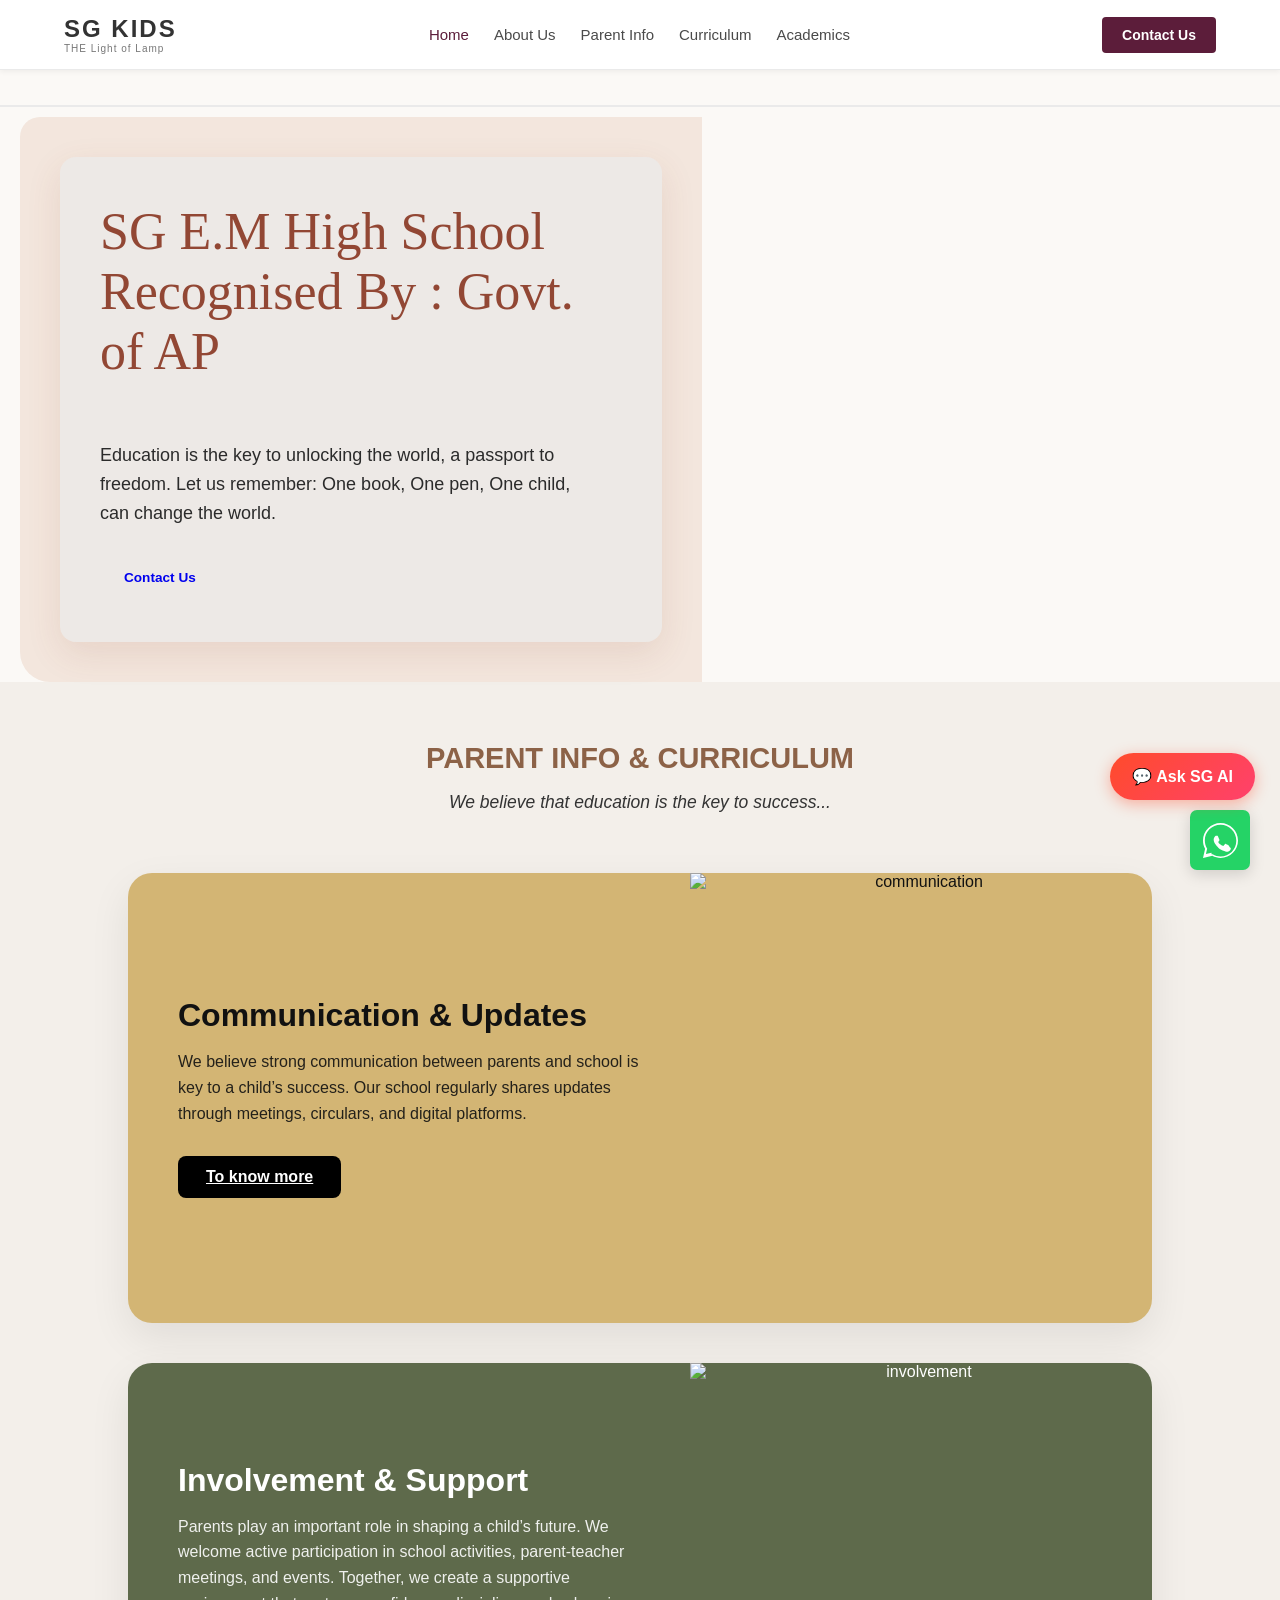
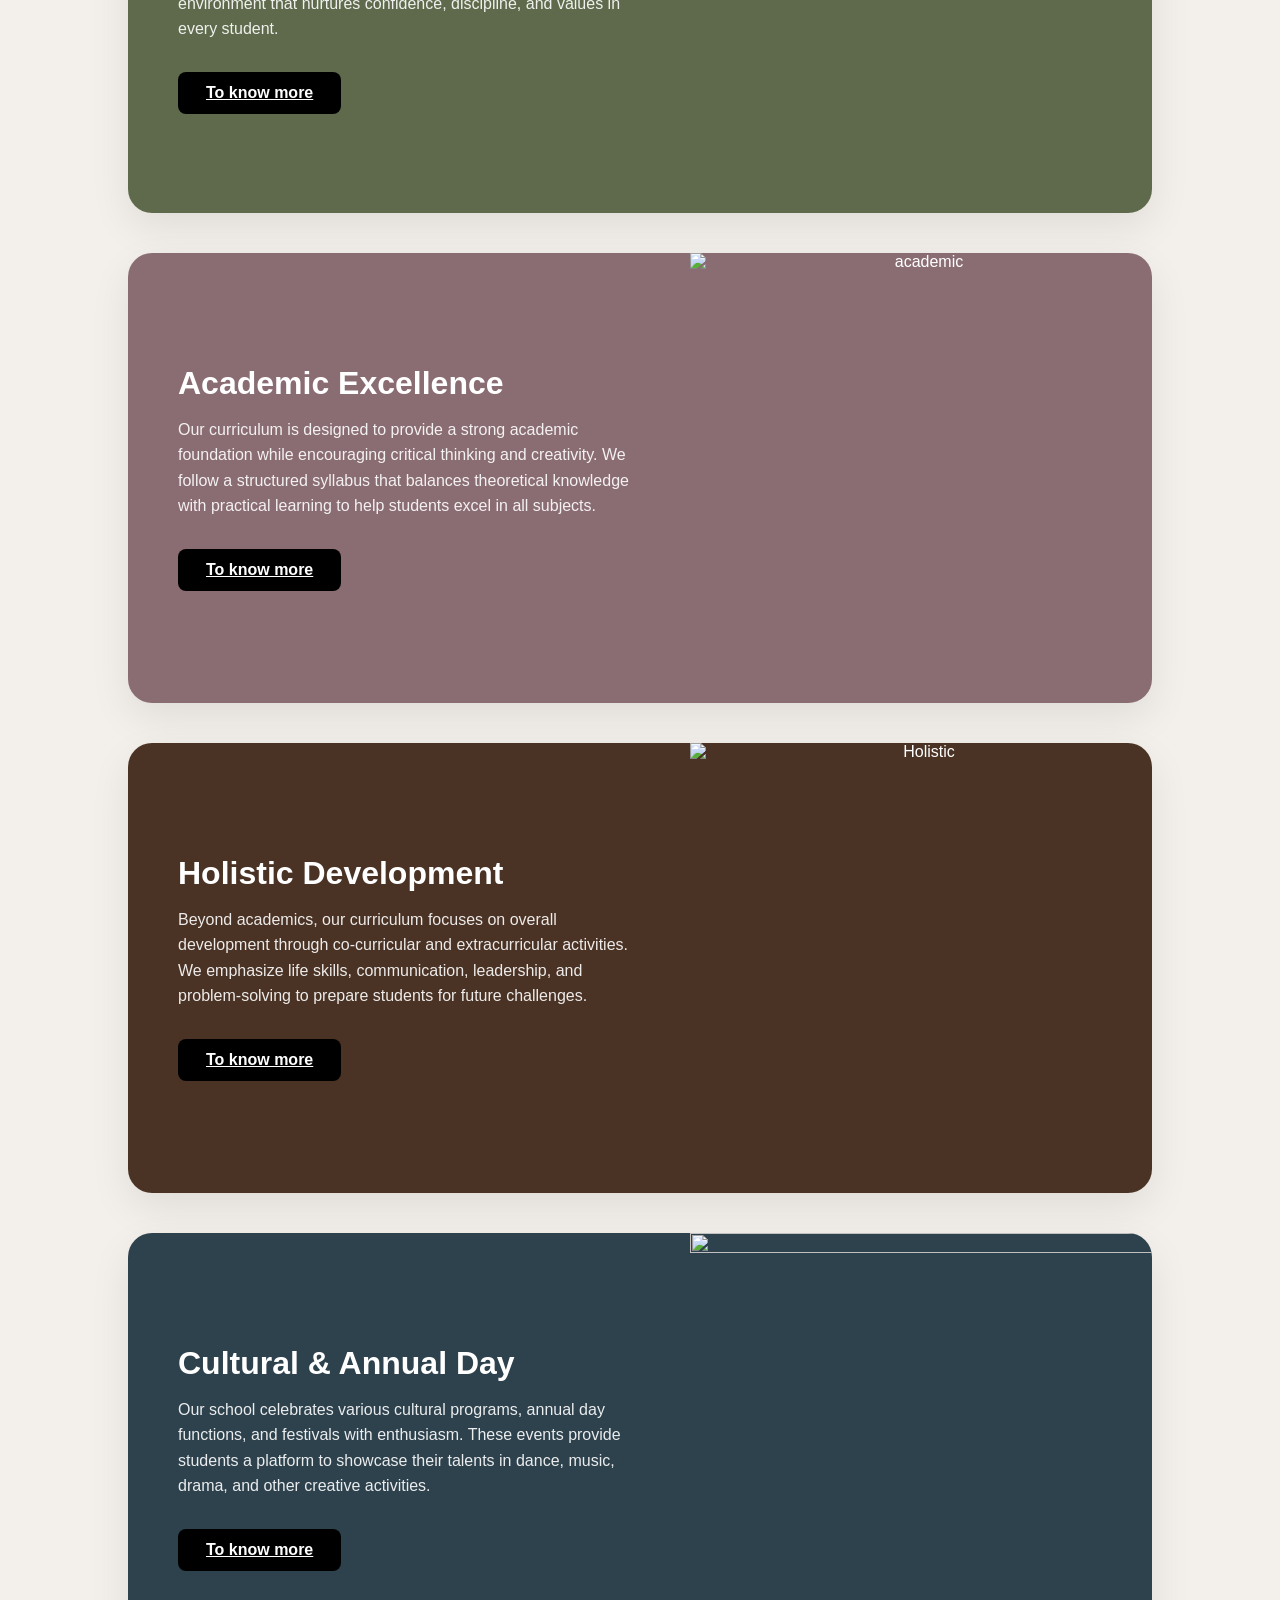
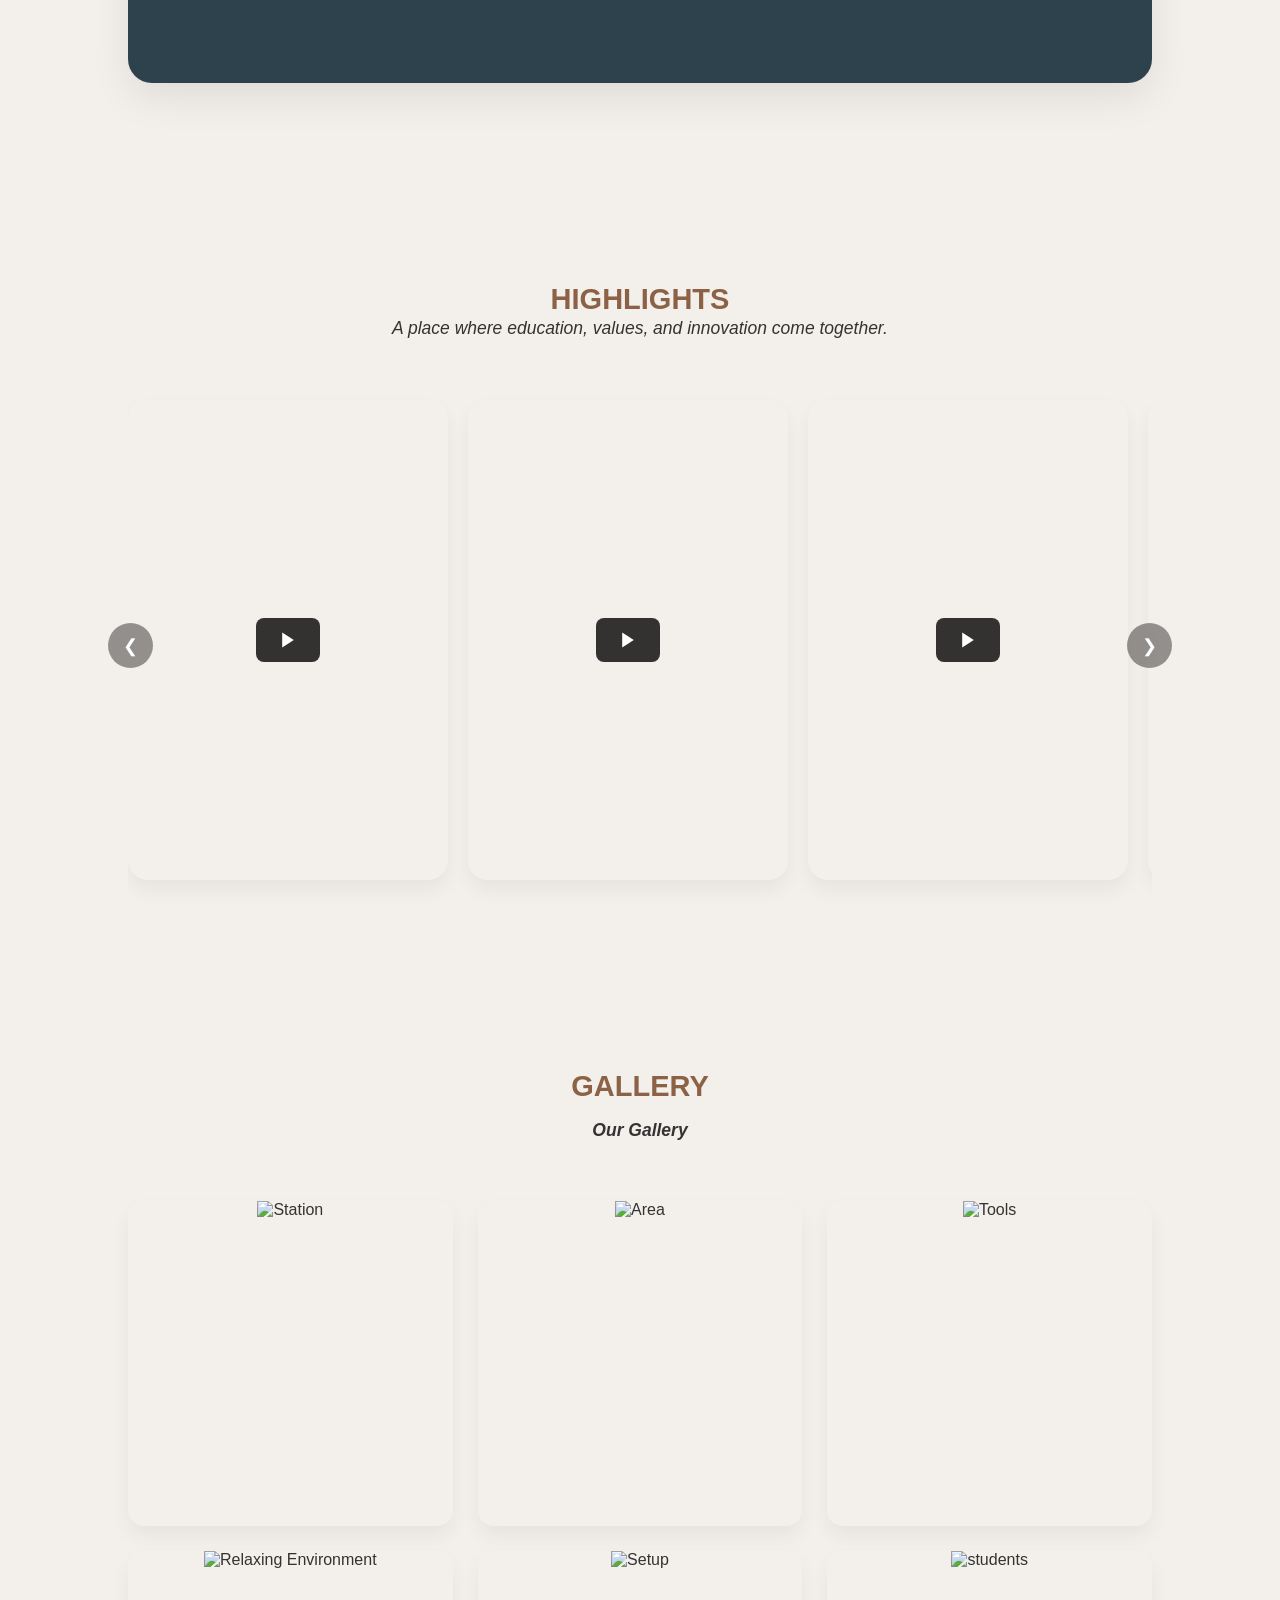
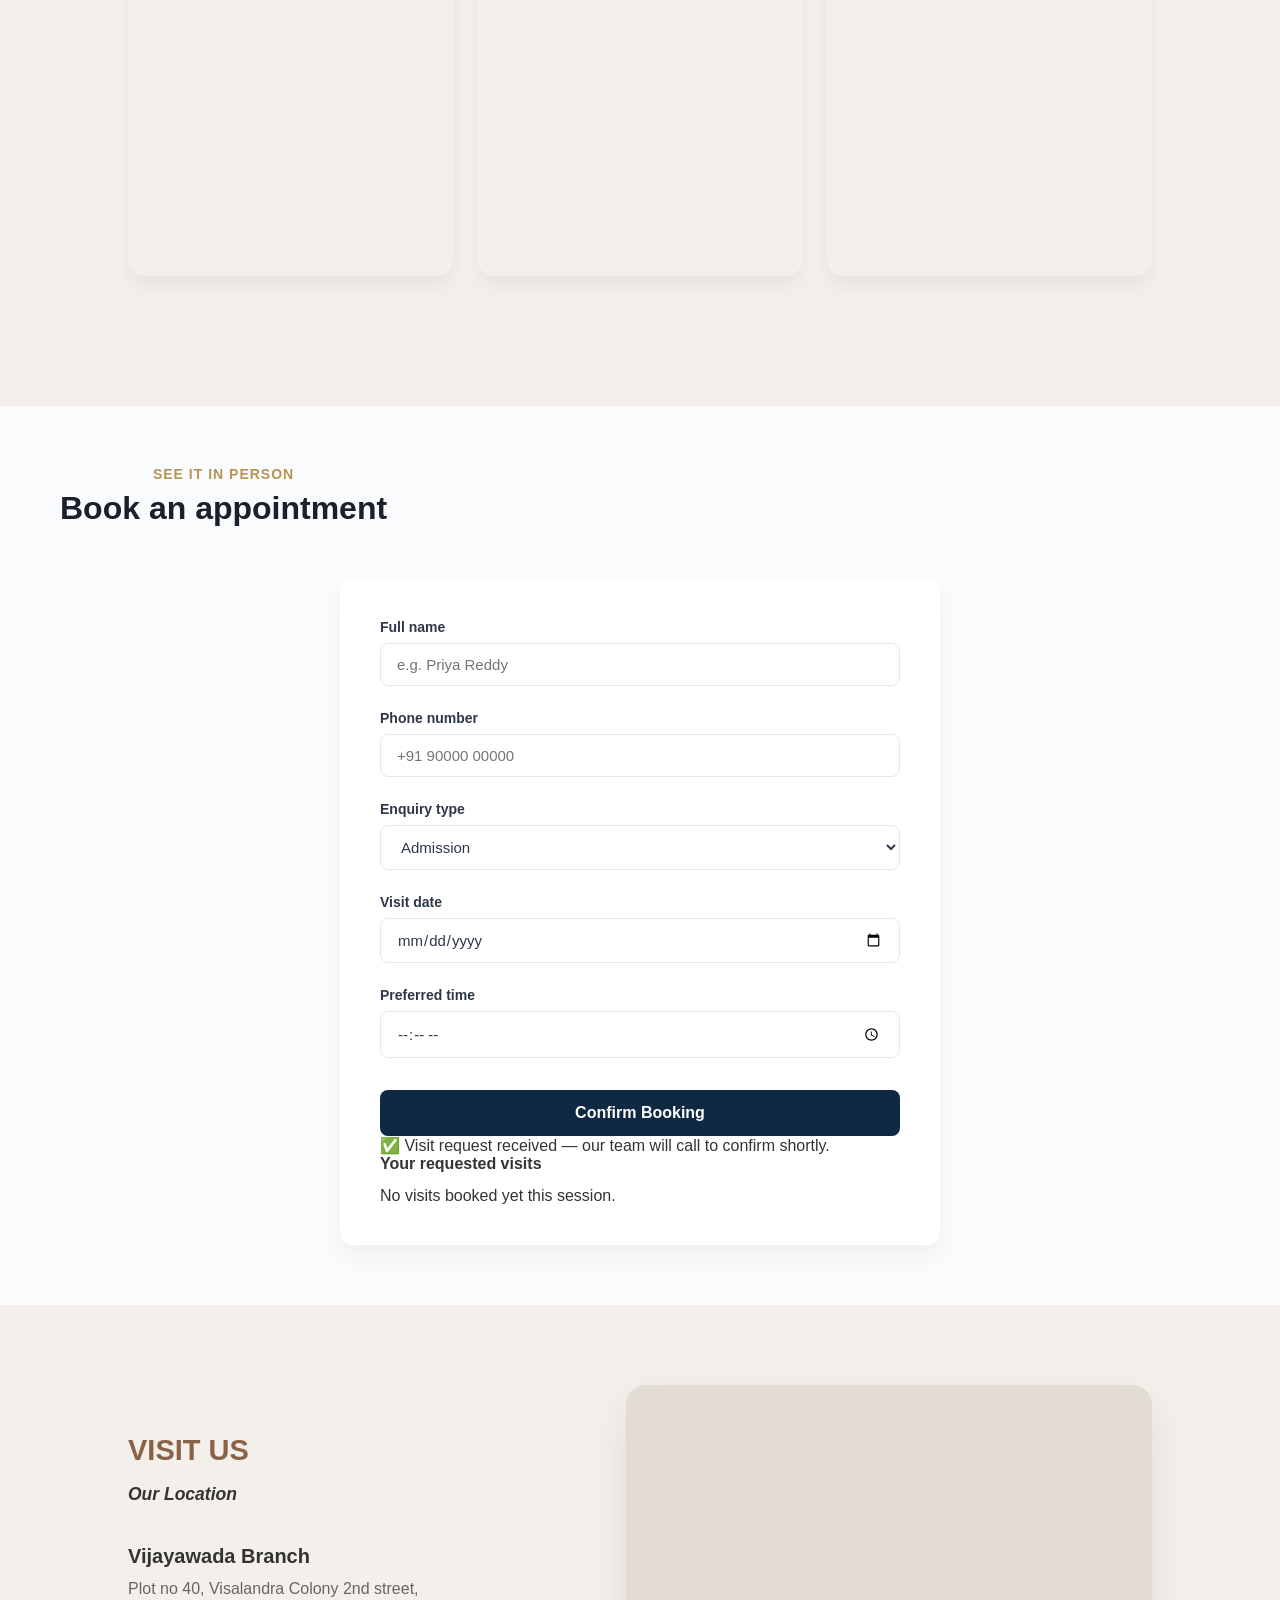
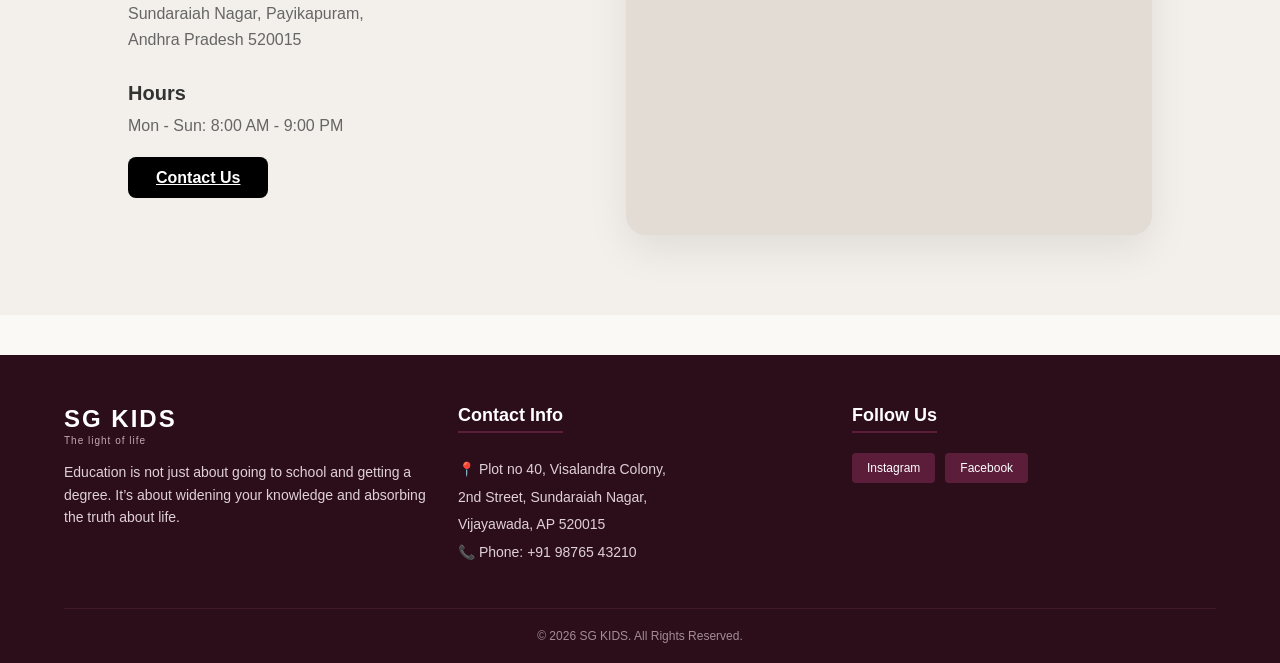
==== commit 24e2af72: "updated website code" ====
--- a/index.html
+++ b/index.html
@@ -62,7 +62,7 @@
 
                 <p class="hero-description">Education is the key to unlocking the world, a passport to freedom.
                     Let us remember: One book,
-                    One pen, One child,<br>
+                    One pen, One child,
                     can change the world.
                 </p>
                 <a href="https://wa.me/919182193399" class="btn-book" target="_blank" rel="noopener noreferrer">Contact Us</a>
@@ -72,7 +72,7 @@
         <section class="hero">
             <div class="hero-image-container">
                 <video autoplay loop muted playsinline class="hero-image">
-                    <source src="https://www.pexels.com/download/video/8500519/" type="video/mp4">
+                    <source src="https://res.cloudinary.com/dhni9yesw/video/upload/v1784021001/IMG_1655_bntanm.mov" type="video/mp4">
                     Your browser does not support the video tag.
                 </video>
             </div>
@@ -80,8 +80,7 @@
     </main>
     <section class="services-section" id="services">
         <h2 class="section-subtitle">Parent Info & Curriculum</h2>
-        <p class="section-title">Luxury services with high end products</p>
-
+        <p class="section-title">We believe that education is the key to success...</p>
         <div class="services-stack-container">
 
             <div class="service-stacked-card communication-bg">
@@ -93,7 +92,7 @@
                         <a href="https://wa.me/919182193399" class="btn-card card-redirect" target="_blank" rel="noopener noreferrer">To know more</a>
                     </div>
                     <div class="stacked-card-image">
-                        <img src="https://i.pinimg.com/736x/99/b4/31/99b431c0fc7b5b8b67b5049323d87d9a.jpg" alt="communication">
+                        <img src="https://i.ibb.co/n83p25mg/Screenshot-2026-07-14-130848.png" alt="communication">
                     </div>
                 </div>
             </div>
@@ -106,7 +105,7 @@
                         <a href="https://wa.me/919182193399" class="btn-card card-redirect" target="_blank" rel="noopener noreferrer">To know more</a>
                     </div>
                     <div class="stacked-card-image">
-                        <img src="https://i.pinimg.com/736x/3d/6b/27/3d6b279938cd98d6c28b56687cd7f317.jpg" alt="involvement">
+                        <img src="https://i.ibb.co/Dn41XBw/SG-PHOTO-2.png" alt="involvement">
                     </div>
                 </div>
             </div>
@@ -119,7 +118,7 @@
                         <a href="https://wa.me/919182193399" class="btn-card card-redirect" target="_blank" rel="noopener noreferrer">To know more</a>
                     </div>
                     <div class="stacked-card-image">
-                        <img src="https://i.pinimg.com/736x/8f/27/24/8f2724852aa11ce2b546b4b40e591b9c.jpg" alt="academic">
+                        <img src="https://i.ibb.co/sTX02QK/Screenshot-2026-07-14-123950.png" alt="academic">
                     </div>
                 </div>
             </div>
@@ -132,7 +131,7 @@
                         <a href="https://wa.me/919182193399" class="btn-card card-redirect" target="_blank" rel="noopener noreferrer">To know more</a>
                     </div>
                     <div class="stacked-card-image">
-                        <img src="https://i.pinimg.com/1200x/5f/70/57/5f705760f00499f59433bcde9bd5677b.jpg" alt="Holistic">
+                        <img src="https://i.ibb.co/N6YtM6Lm/Screenshot-2026-07-14-122531.png" alt="Holistic">
                     </div>
                 </div>
             </div>
@@ -145,7 +144,7 @@
                         <a href="https://wa.me/919182193399" class="btn-card card-redirect" target="_blank" rel="noopener noreferrer">To know more</a>
                     </div>
                     <div class="stacked-card-image">
-                        <img src="https://i.pinimg.com/736x/8a/18/95/8a1895acd99ea7eb3642a043b7466f87.jpg" alt="cultural">
+                        <img src="https://i.ibb.co/0p3nwLdB/SG-cultural-Day.jpg alt=" cultural">
                     </div>
                 </div>
             </div>
@@ -165,71 +164,71 @@
 
                 <div class="video-card">
                     <video class="video-thumbnail" autoplay loop muted playsinline poster="https://www.w3schools.com/html/mov_bbb.mp4">
-                        <source src="https://www.w3schools.com/html/mov_bbb.mp4" type="video/mp4">
-                        Your browser does not support the video tag.
-                    </video>
-
-                    <div class="play-btn">
-                        <svg width="20" height="20" viewBox="0 0 24 24" fill="white" xmlns="http://www.w3.org/2000/svg">
-                            <path d="M5 3L19 12L5 21V3Z" />
-                        </svg>
-                    </div>
-                </div>
-
-                <div class="video-card">
-                    <video class="video-thumbnail" autoplay loop muted playsinline poster="https://www.w3schools.com/html/mov_bbb.mp4">
-                        <source src="https://www.w3schools.com/html/mov_bbb.mp4" type="video/mp4">
-                        Your browser does not support the video tag.
-                    </video>
-
-                    <div class="play-btn">
-                        <svg width="20" height="20" viewBox="0 0 24 24" fill="white" xmlns="http://www.w3.org/2000/svg">
-                            <path d="M5 3L19 12L5 21V3Z" />
-                        </svg>
-                    </div>
-                </div>
-
-                <div class="video-card">
-                    <video class="video-thumbnail" autoplay loop muted playsinline poster="https://www.w3schools.com/html/mov_bbb.mp4">
-                        <source src="https://www.w3schools.com/html/mov_bbb.mp4" type="video/mp4">
-                        Your browser does not support the video tag.
-                    </video>
-
-                    <div class="play-btn">
-                        <svg width="20" height="20" viewBox="0 0 24 24" fill="white" xmlns="http://www.w3.org/2000/svg">
-                            <path d="M5 3L19 12L5 21V3Z" />
-                        </svg>
-                    </div>
-                </div>
-
-                <div class="video-card">
-                    <video class="video-thumbnail" autoplay loop muted playsinline poster="https://www.w3schools.com/html/mov_bbb.mp4">
-                        <source src="https://www.w3schools.com/html/mov_bbb.mp4" type="video/mp4">
-                        Your browser does not support the video tag.
-                    </video>
-
-                    <div class="play-btn">
-                        <svg width="20" height="20" viewBox="0 0 24 24" fill="white" xmlns="http://www.w3.org/2000/svg">
-                            <path d="M5 3L19 12L5 21V3Z" />
-                        </svg>
-                    </div>
-                </div>
-
-                <div class="video-card">
-                    <video class="video-thumbnail" autoplay loop muted playsinline poster="https://www.w3schools.com/html/mov_bbb.mp4">
-                        <source src="https://www.w3schools.com/html/mov_bbb.mp4" type="video/mp4">
-                        Your browser does not support the video tag.
-                    </video>
-
-                    <div class="play-btn">
-                        <svg width="20" height="20" viewBox="0 0 24 24" fill="white" xmlns="http://www.w3.org/2000/svg">
-                            <path d="M5 3L19 12L5 21V3Z" />
-                        </svg>
-                    </div>
-                </div>
-                <div class="video-card">
-                    <video class="video-thumbnail" autoplay loop muted playsinline poster="https://www.w3schools.com/html/mov_bbb.mp4">
-                        <source src="https://www.w3schools.com/html/mov_bbb.mp4" type="video/mp4">
+                        <source src="https://res.cloudinary.com/dhni9yesw/video/upload/v1784014178/VID-20260714-WA0019_ns0xtn.mp4" type="video/mp4">
+                        Your browser does not support the video tag.
+                    </video>
+
+                    <div class="play-btn">
+                        <svg width="20" height="20" viewBox="0 0 24 24" fill="white" xmlns="http://www.w3.org/2000/svg">
+                            <path d="M5 3L19 12L5 21V3Z" />
+                        </svg>
+                    </div>
+                </div>
+
+                <div class="video-card">
+                    <video class="video-thumbnail" autoplay loop muted playsinline poster="https://www.w3schools.com/html/mov_bbb.mp4">
+                        <source src="https://res.cloudinary.com/dhni9yesw/video/upload/v1784016210/VID-20260714-WA0026_ngzdfj.mp4" type="video/mp4">
+                        Your browser does not support the video tag.
+                    </video>
+
+                    <div class="play-btn">
+                        <svg width="20" height="20" viewBox="0 0 24 24" fill="white" xmlns="http://www.w3.org/2000/svg">
+                            <path d="M5 3L19 12L5 21V3Z" />
+                        </svg>
+                    </div>
+                </div>
+
+                <div class="video-card">
+                    <video class="video-thumbnail" autoplay loop muted playsinline poster="https://www.w3schools.com/html/mov_bbb.mp4">
+                        <source src="https://res.cloudinary.com/dhni9yesw/video/upload/v1784015330/VID-20260714-WA0025_ccjfkv.mp4" type="video/mp4">
+                        Your browser does not support the video tag.
+                    </video>
+
+                    <div class="play-btn">
+                        <svg width="20" height="20" viewBox="0 0 24 24" fill="white" xmlns="http://www.w3.org/2000/svg">
+                            <path d="M5 3L19 12L5 21V3Z" />
+                        </svg>
+                    </div>
+                </div>
+
+                <div class="video-card">
+                    <video class="video-thumbnail" autoplay loop muted playsinline poster="https://www.w3schools.com/html/mov_bbb.mp4">
+                        <source src="https://res.cloudinary.com/dhni9yesw/video/upload/v1784016511/VID_20260714_133240_ya6azx.mp4" type="video/mp4">
+                        Your browser does not support the video tag.
+                    </video>
+
+                    <div class="play-btn">
+                        <svg width="20" height="20" viewBox="0 0 24 24" fill="white" xmlns="http://www.w3.org/2000/svg">
+                            <path d="M5 3L19 12L5 21V3Z" />
+                        </svg>
+                    </div>
+                </div>
+
+                <div class="video-card">
+                    <video class="video-thumbnail" autoplay loop muted playsinline poster="https://www.w3schools.com/html/mov_bbb.mp4">
+                        <source src="https://res.cloudinary.com/dhni9yesw/video/upload/v1784016653/VID-20260714-WA0032_eds9em.mp4" type="video/mp4">
+                        Your browser does not support the video tag.
+                    </video>
+
+                    <div class="play-btn">
+                        <svg width="20" height="20" viewBox="0 0 24 24" fill="white" xmlns="http://www.w3.org/2000/svg">
+                            <path d="M5 3L19 12L5 21V3Z" />
+                        </svg>
+                    </div>
+                </div>
+                <div class="video-card">
+                    <video class="video-thumbnail" autoplay loop muted playsinline poster="https://www.w3schools.com/html/mov_bbb.mp4">
+                        <source src="https://res.cloudinary.com/dhni9yesw/video/upload/v1784013647/SG_KIDS-SPORTS_DAY_ocaofn.mp4" type="video/mp4">
                         Your browser does not support the video tag.
                     </video>
 
@@ -250,22 +249,22 @@
 
         <div class="gallery-grid">
             <div class="gallery-item">
-                <img src="https://i.pinimg.com/1200x/9c/8e/fc/9c8efcb9c28b8c3e71edd23ab79bdcd3.jpg" alt="Salon Station">
-            </div>
-            <div class="gallery-item">
-                <img src="https://i.pinimg.com/736x/3a/03/78/3a03785bca2bd31d49afa843073f403e.jpg" alt=" Area">
-            </div>
-            <div class="gallery-item">
-                <img src="https://i.pinimg.com/1200x/7c/96/aa/7c96aaad4cc966572b53ec2a0ba37cc4.jpg" alt=" Tools">
-            </div>
-            <div class="gallery-item">
-                <img src="https://i.pinimg.com/736x/49/30/db/4930dbced24d4ae75fc4729e8249dfd6.jpg" alt="Relaxing Environment">
-            </div>
-            <div class="gallery-item">
-                <img src="https://i.pinimg.com/736x/12/9f/28/129f282125f23d55d56445766b8622bb.jpg" alt=" Setup">
-            </div>
-            <div class="gallery-item">
-                <img src="https://i.pinimg.com/1200x/90/8b/4c/908b4c3b4a392c65805189133e92793f.jpg" alt="students">
+                <img src="https://i.ibb.co/Pv3H3rCC/Screenshot-2026-07-14-131605.png" alt="Station">
+            </div>
+            <div class="gallery-item">
+                <img src="https://i.ibb.co/ZR7ygKgy/Screenshot-2026-07-14-123829.png" alt=" Area">
+            </div>
+            <div class="gallery-item">
+                <img src="https://i.ibb.co/zVSHL1bT/Screenshot-2026-07-14-130233.png" alt=" Tools">
+            </div>
+            <div class="gallery-item">
+                <img src="https://i.ibb.co/4g1Fb2qB/Screenshot-2026-07-14-123406.png" alt="Relaxing Environment">
+            </div>
+            <div class="gallery-item">
+                <img src="https://i.ibb.co/N2q20V30/Screenshot-2026-07-14-130413.png" alt=" Setup">
+            </div>
+            <div class="gallery-item">
+                <img src="https://i.ibb.co/7JDqgKFV/Screenshot-2026-07-14-130554.png" alt="students">
             </div>
         </div>
 
@@ -278,7 +277,8 @@
             <div class="section-head">
                 <div>
                     <span class="eyebrow">See it in person</span>
-                    <h2>Book an appointment </h2>
+                    <h2>Book an appointment</h2>
+                    <!--  <p>Pick a property and a time — we'll confirm your visit right here.</p> -->
                 </div>
             </div>
             <div class="appt-panel">
@@ -350,7 +350,7 @@
 
                 <div class="info-box">
                     <h3>Hours</h3>
-                    <!-- <p>Mon - Sun: 8:00 AM - 9:00 PM</p> -->
+                    <p>Mon - Sun: 8:00 AM - 9:00 PM</p>
                 </div>
 
                 <a href="https://wa.me/919182193399" class="btn-card card-redirect" target="_blank" rel="noopener noreferrer">Contact Us</a>
@@ -418,7 +418,7 @@
             <button onclick="sendAIQuery()">Send</button>
         </div>
     </div>
-    <script src="sheet.js"></script>
+    <script src="script.js"></script>
 </body>
 
 </html>
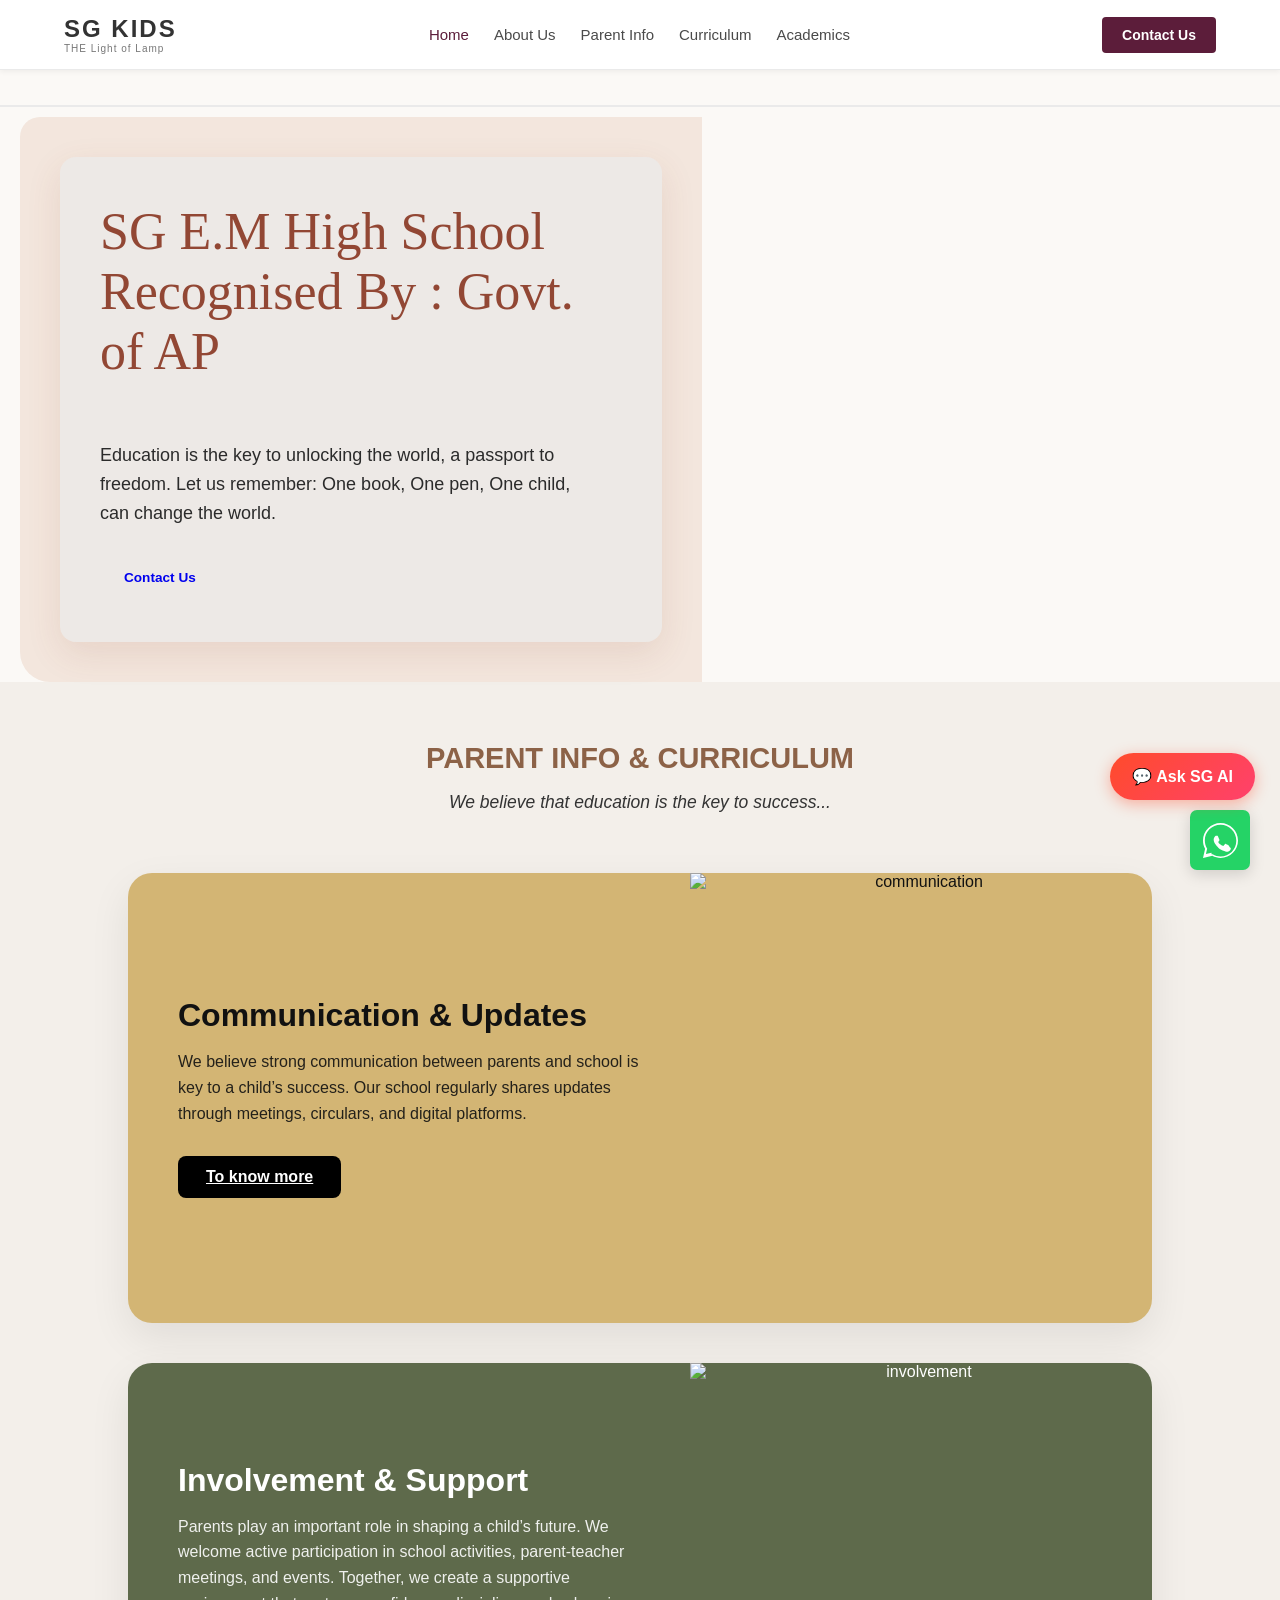
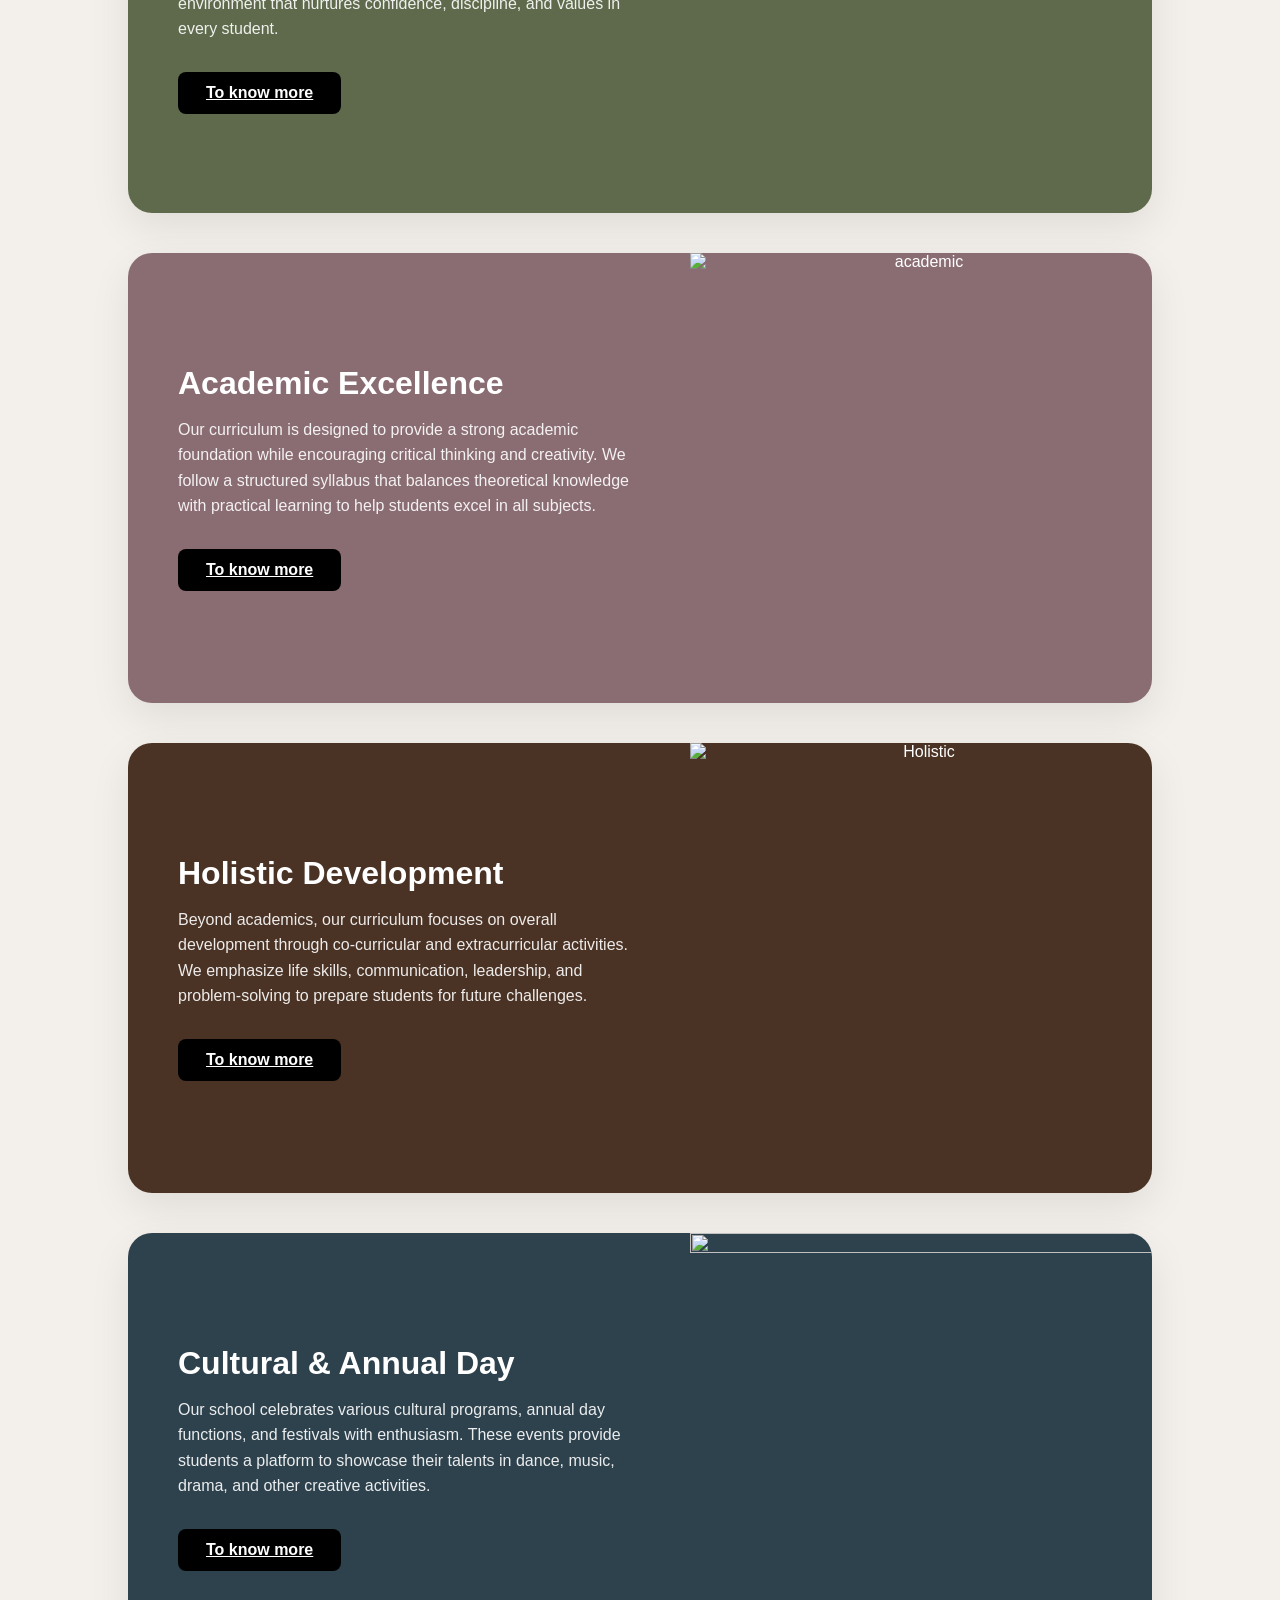
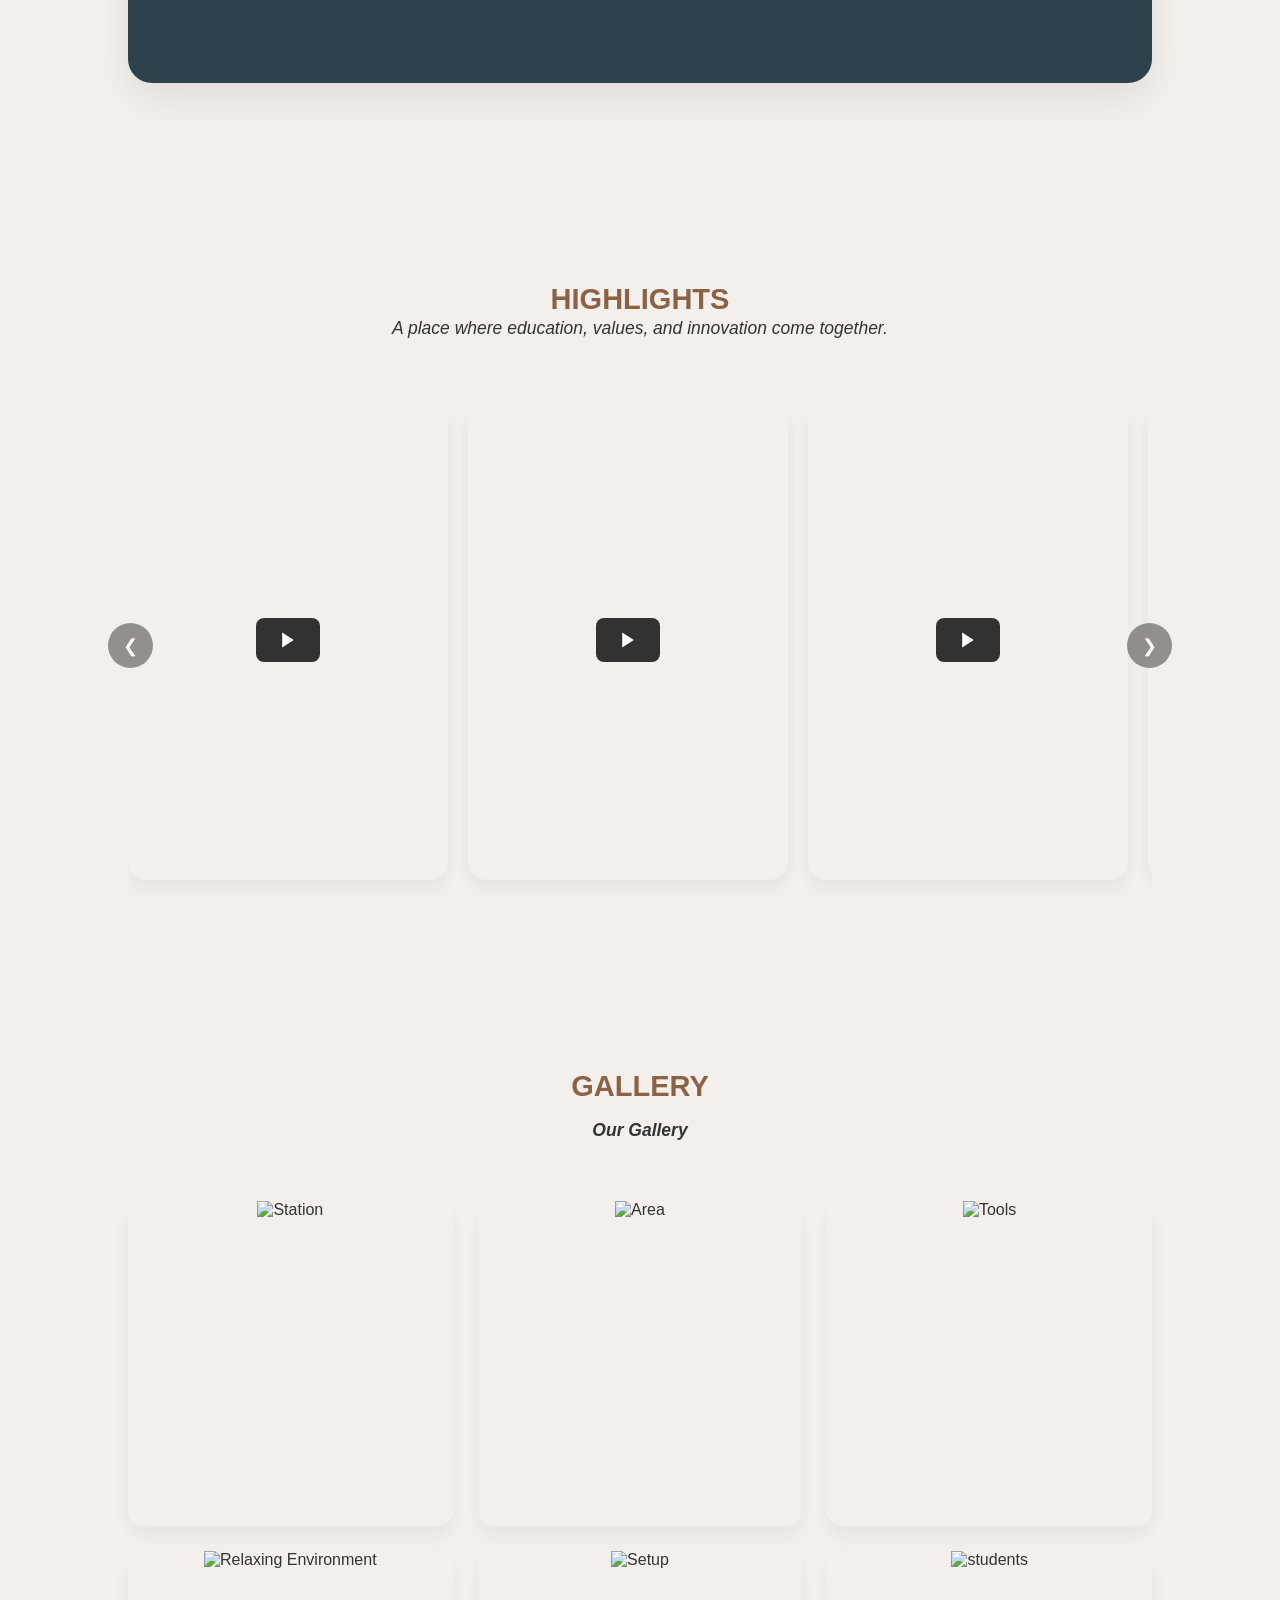
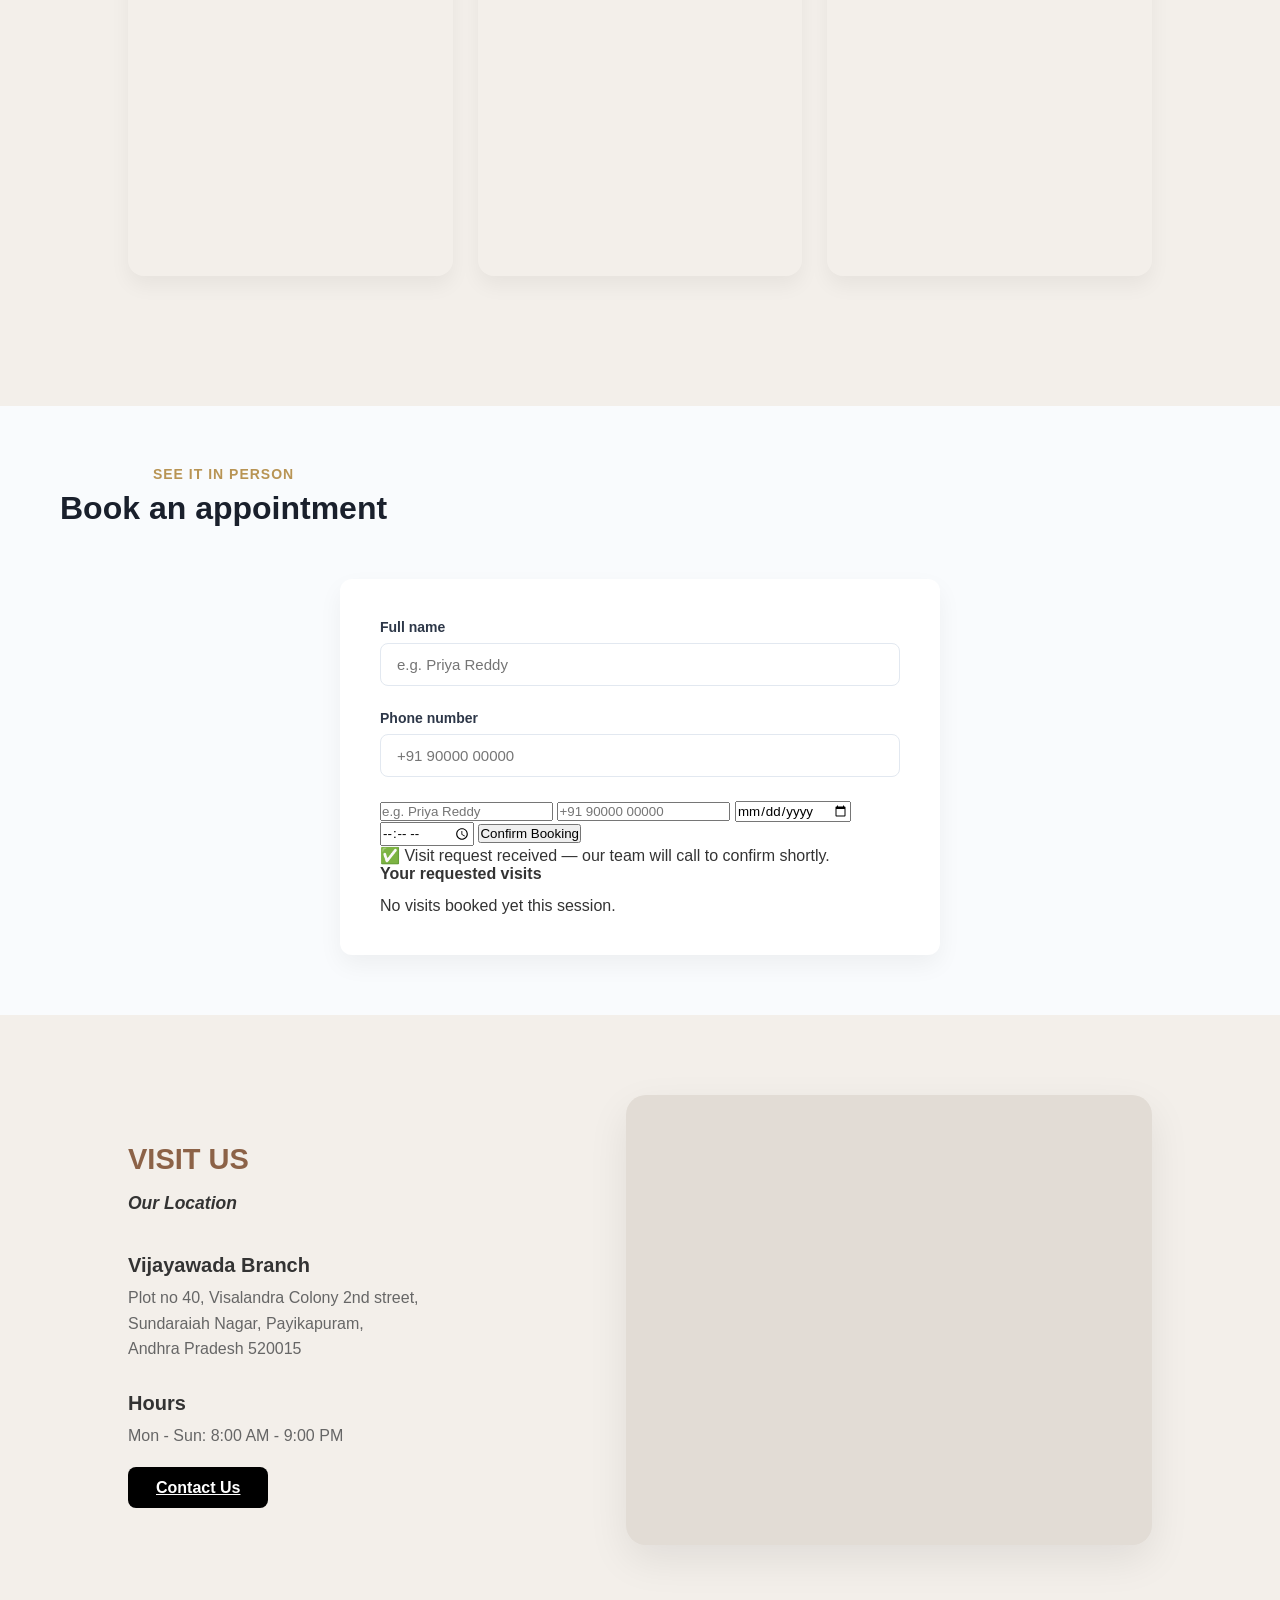
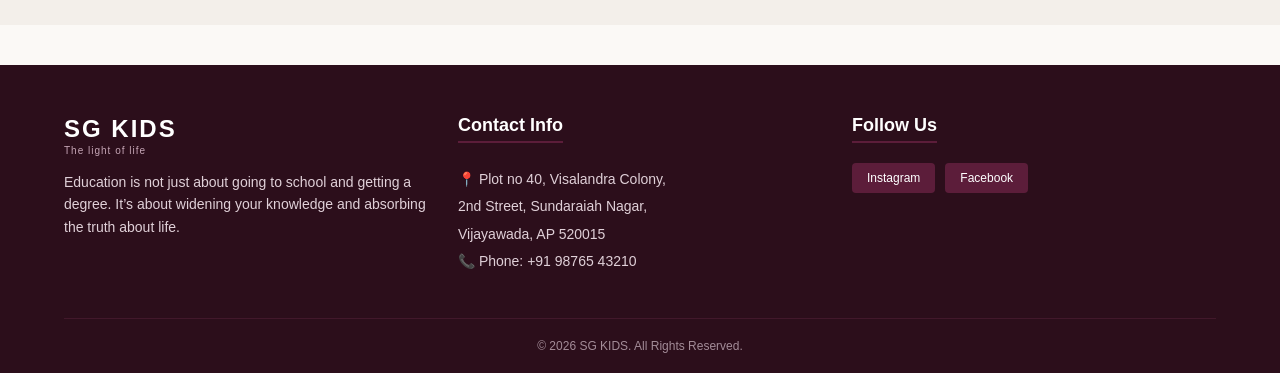
==== commit 0f551f71: "updated webite code" ====
--- a/index.html
+++ b/index.html
@@ -72,7 +72,7 @@
         <section class="hero">
             <div class="hero-image-container">
                 <video autoplay loop muted playsinline class="hero-image">
-                    <source src="https://res.cloudinary.com/dhni9yesw/video/upload/v1784021001/IMG_1655_bntanm.mov" type="video/mp4">
+                    <source src="https://res.cloudinary.com/dhni9yesw/video/upload/v1784021868/IMG_1655_bnhqid.mov" type="video/mp4">
                     Your browser does not support the video tag.
                 </video>
             </div>
@@ -295,29 +295,13 @@
                             <input type="text" id="appt-phone" placeholder="+91 90000 00000" required>
                         </div>
 
-                        <div class="form-field">
-                            <label>Enquiry type</label>
-                            <select id="appt-property" required>
-                                <option value="Admission">Admission</option>
-                            </select>
-                        </div>
-
-                        <div class="form-row">
-                            <div class="form-field">
-                                <label>Visit date</label>
-                                <input type="date" id="appt-date" required>
-                            </div>
-                            <div class="form-field">
-                                <label>Preferred time</label>
-                                <input type="time" id="appt-time" required>
-                            </div>
-                        </div>
-
-                        <button type="submit" class="hero-cta" style="width:100%; justify-content:center; box-shadow:none; color:#ffffff;">
-                            Confirm Booking
-                        </button>
-
-                    </form>
+                        <input type="text" id="fullName" placeholder="e.g. Priya Reddy">
+<input type="tel" id="phoneNumber" placeholder="+91 90000 00000">
+<input type="date" id="visitDate">
+<input type="time" id="visitTime">
+<button id="confirmBtn" type="button" onclick="sendToWhatsApp()">Confirm Booking</button>
+
+                       
 
                     <div class="appt-confirm" id="appt-confirm">✅ <span>Visit request received — our team will call to confirm shortly.</span></div>
                 </div>
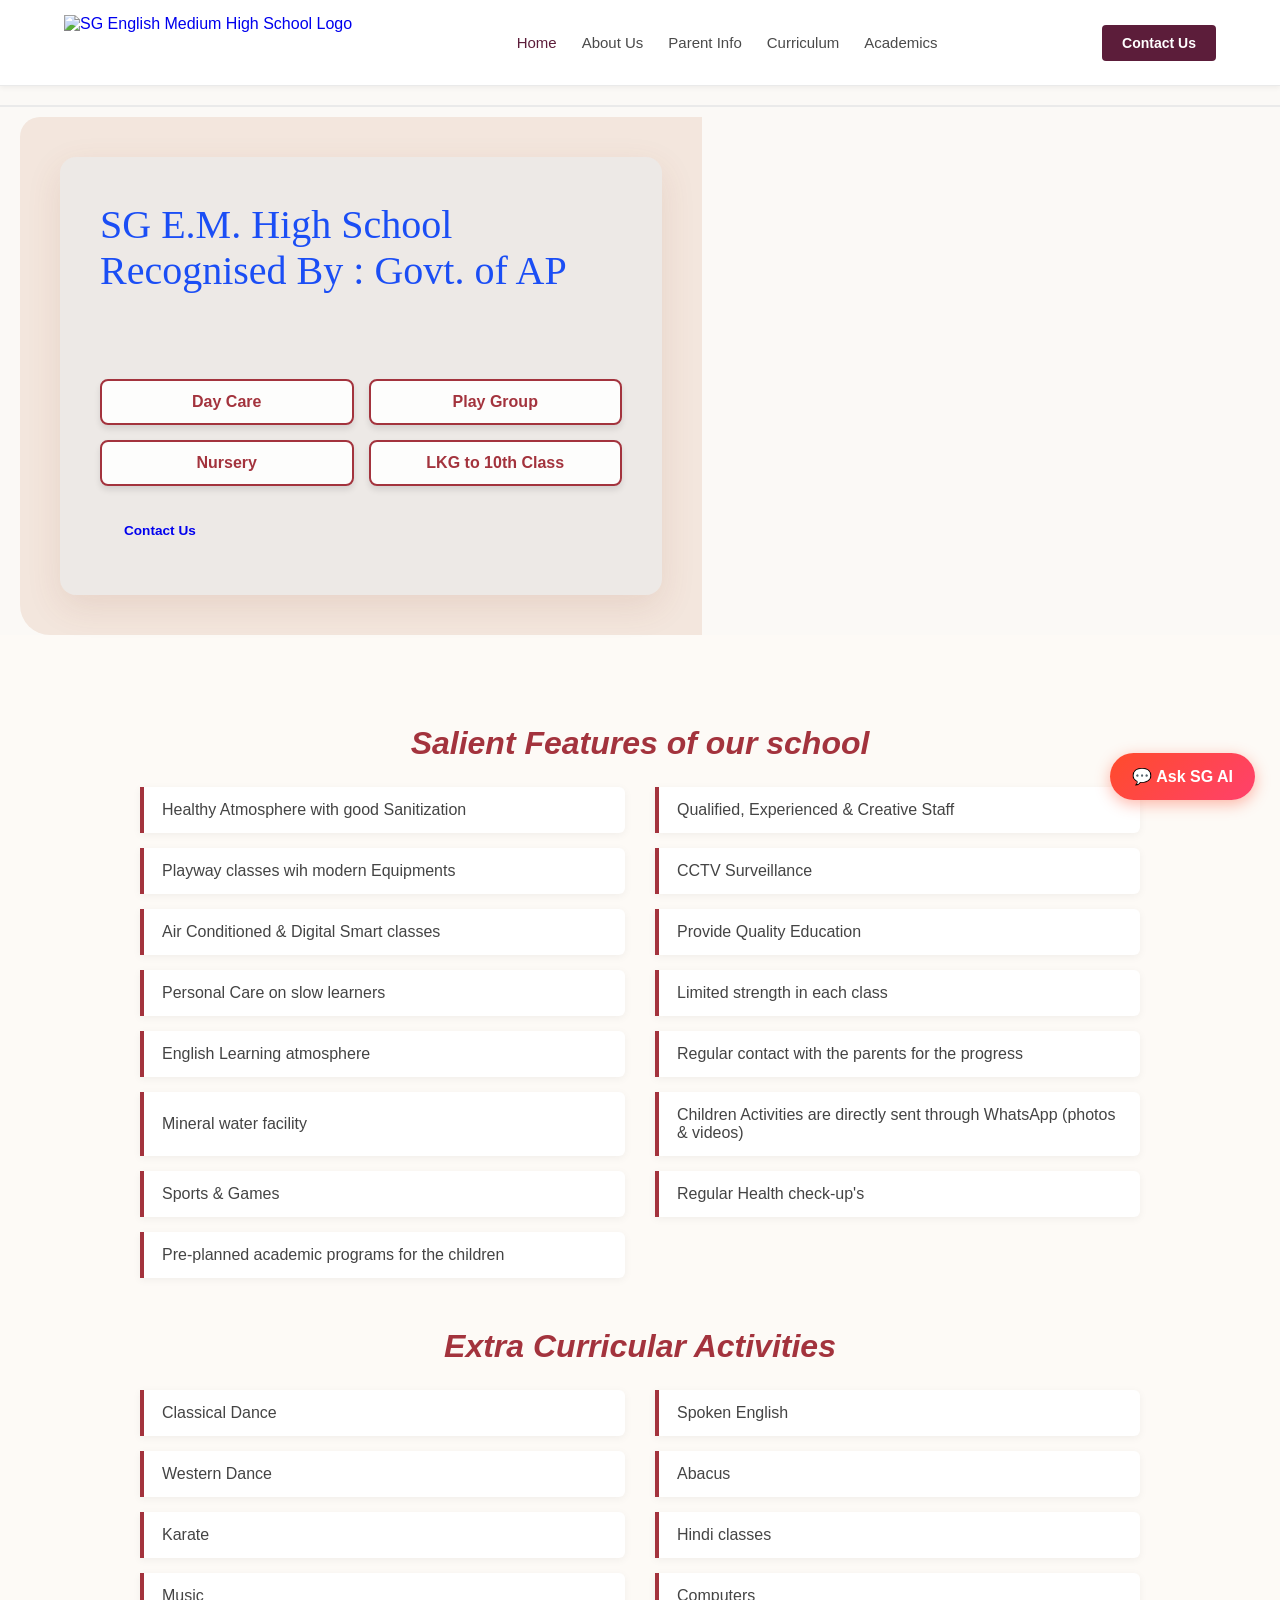
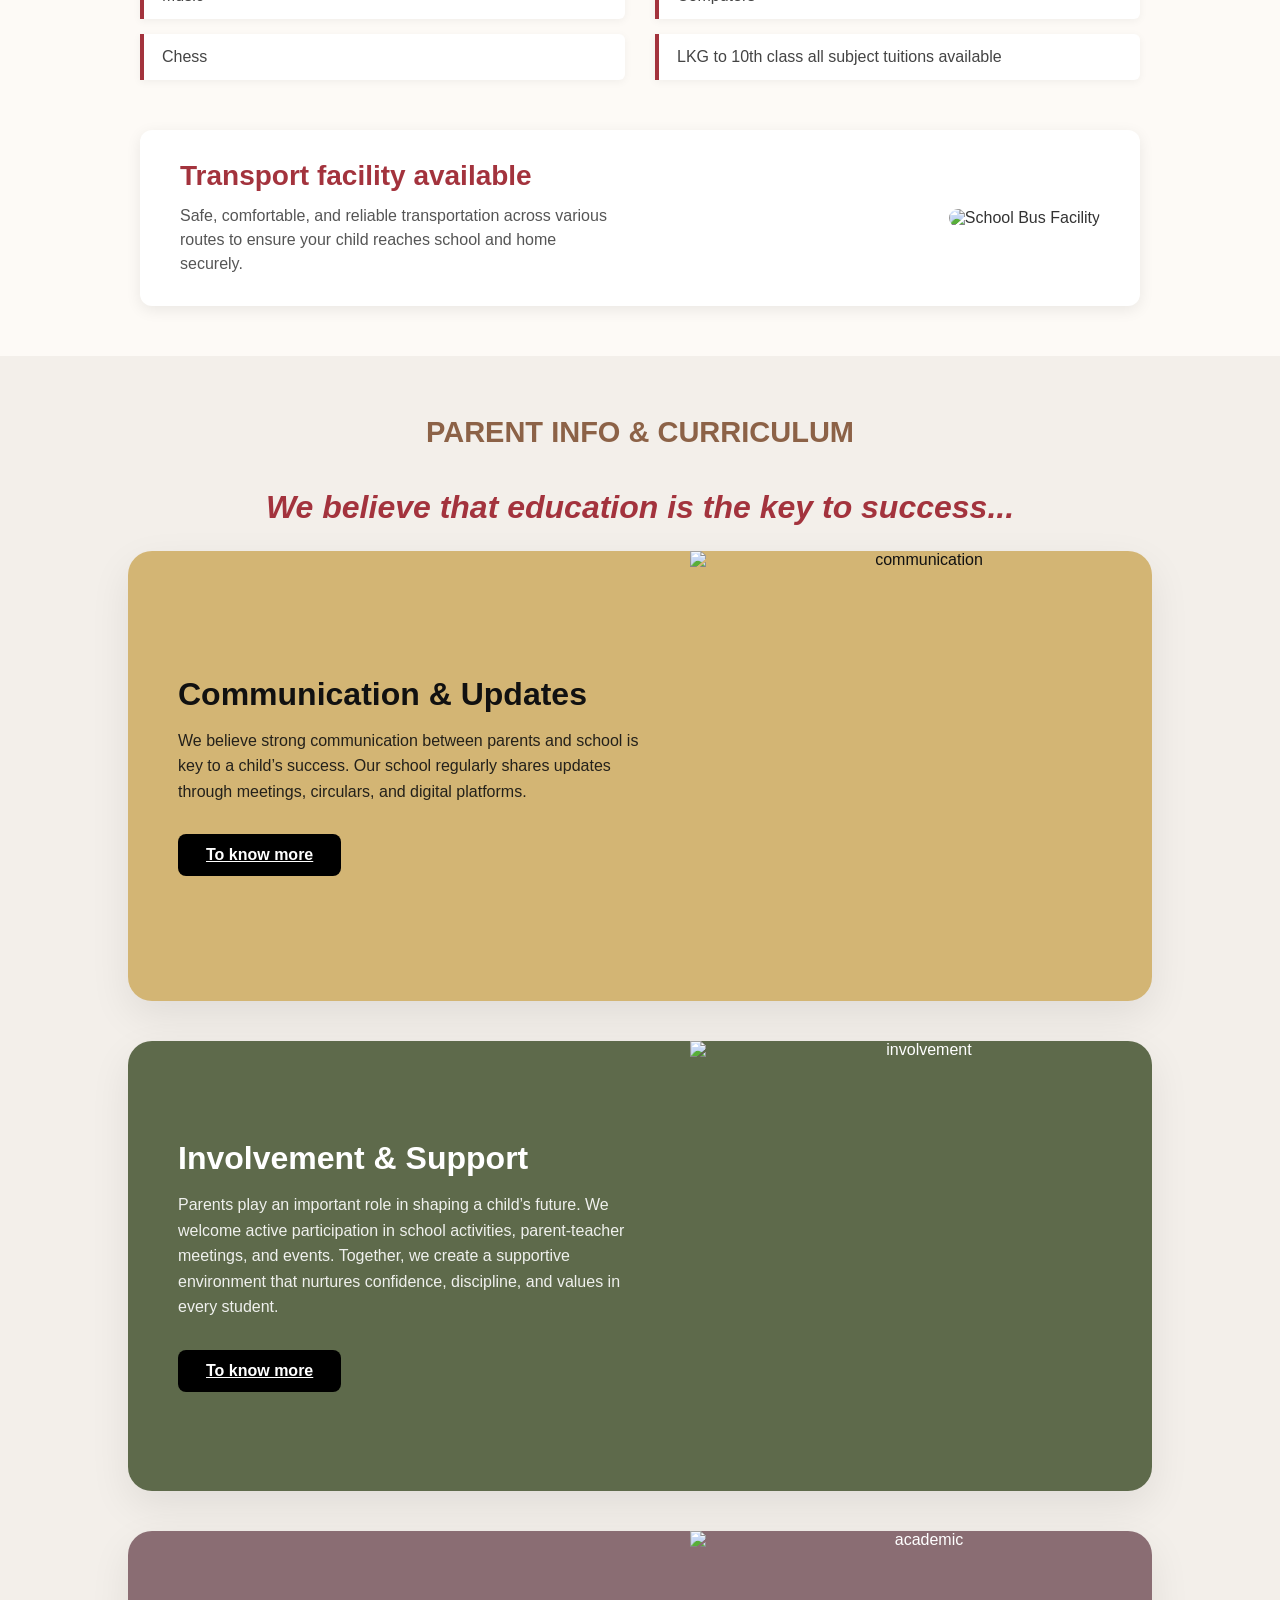
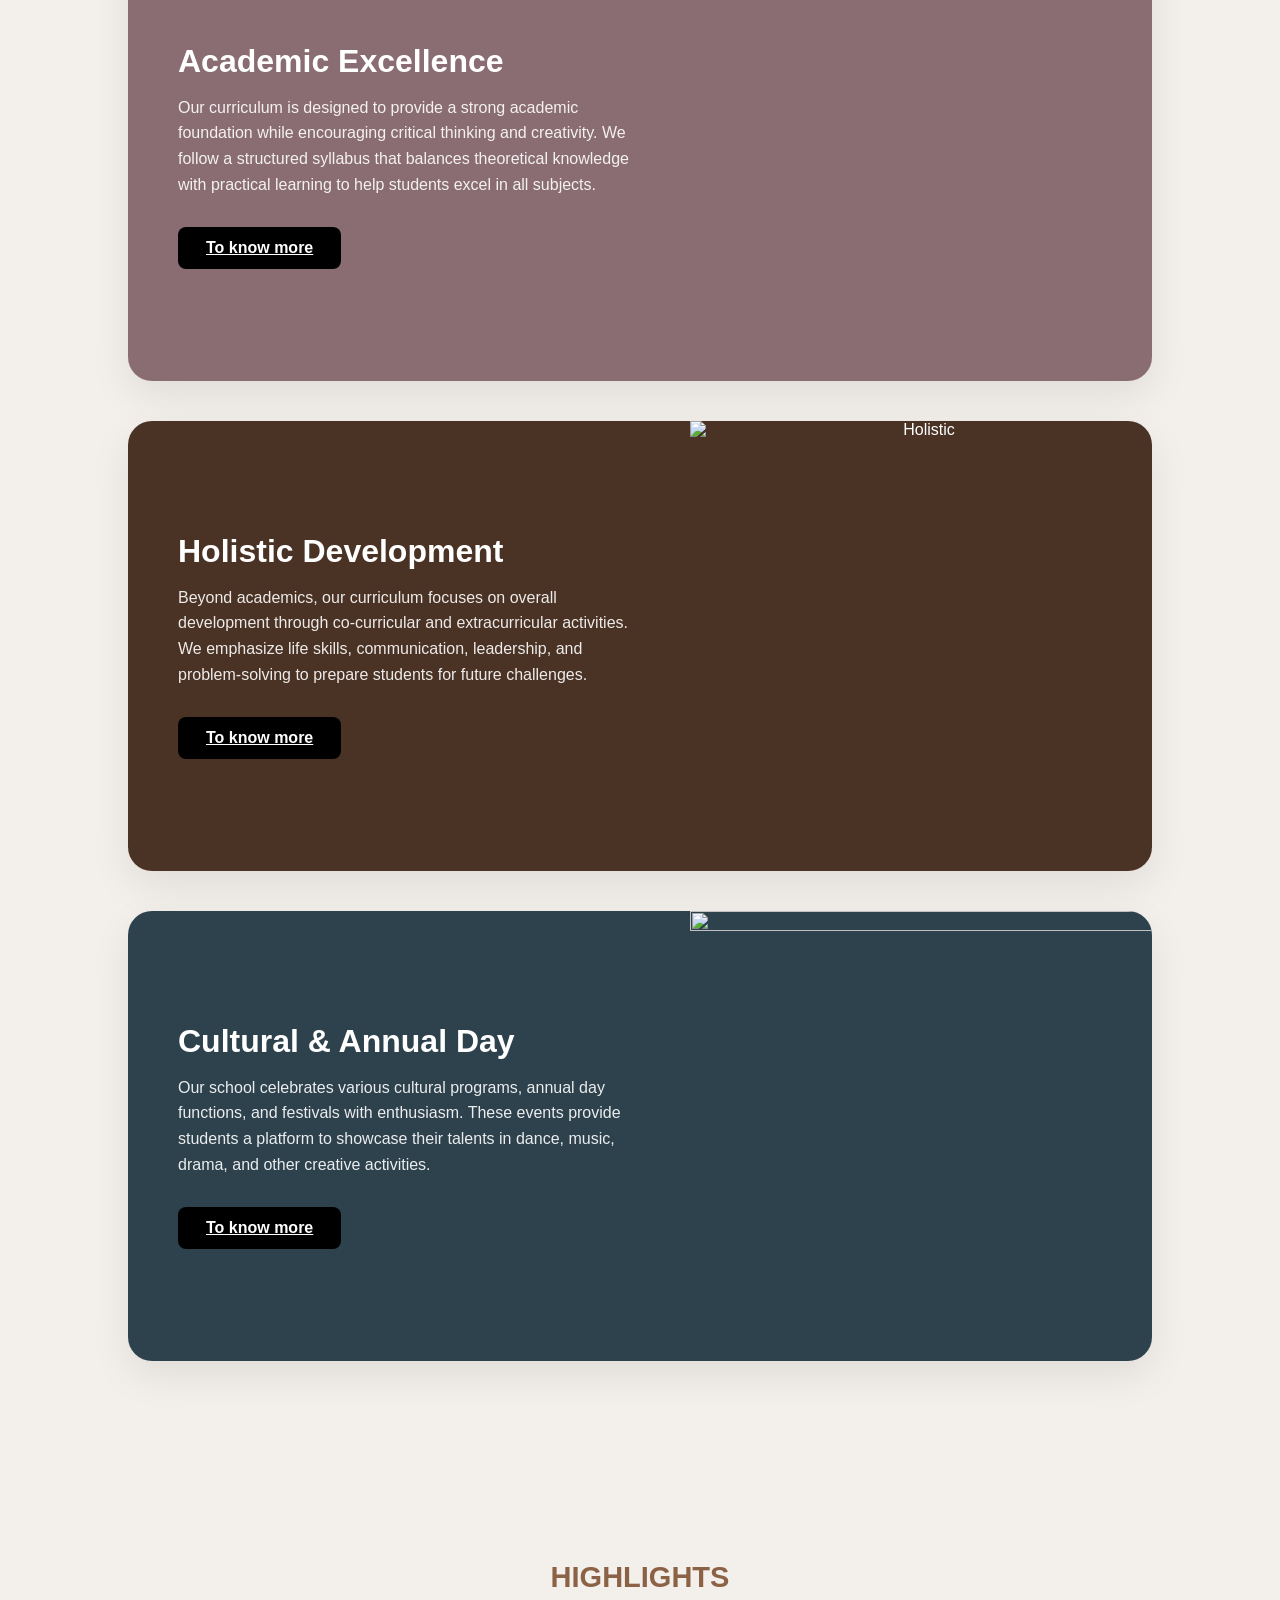
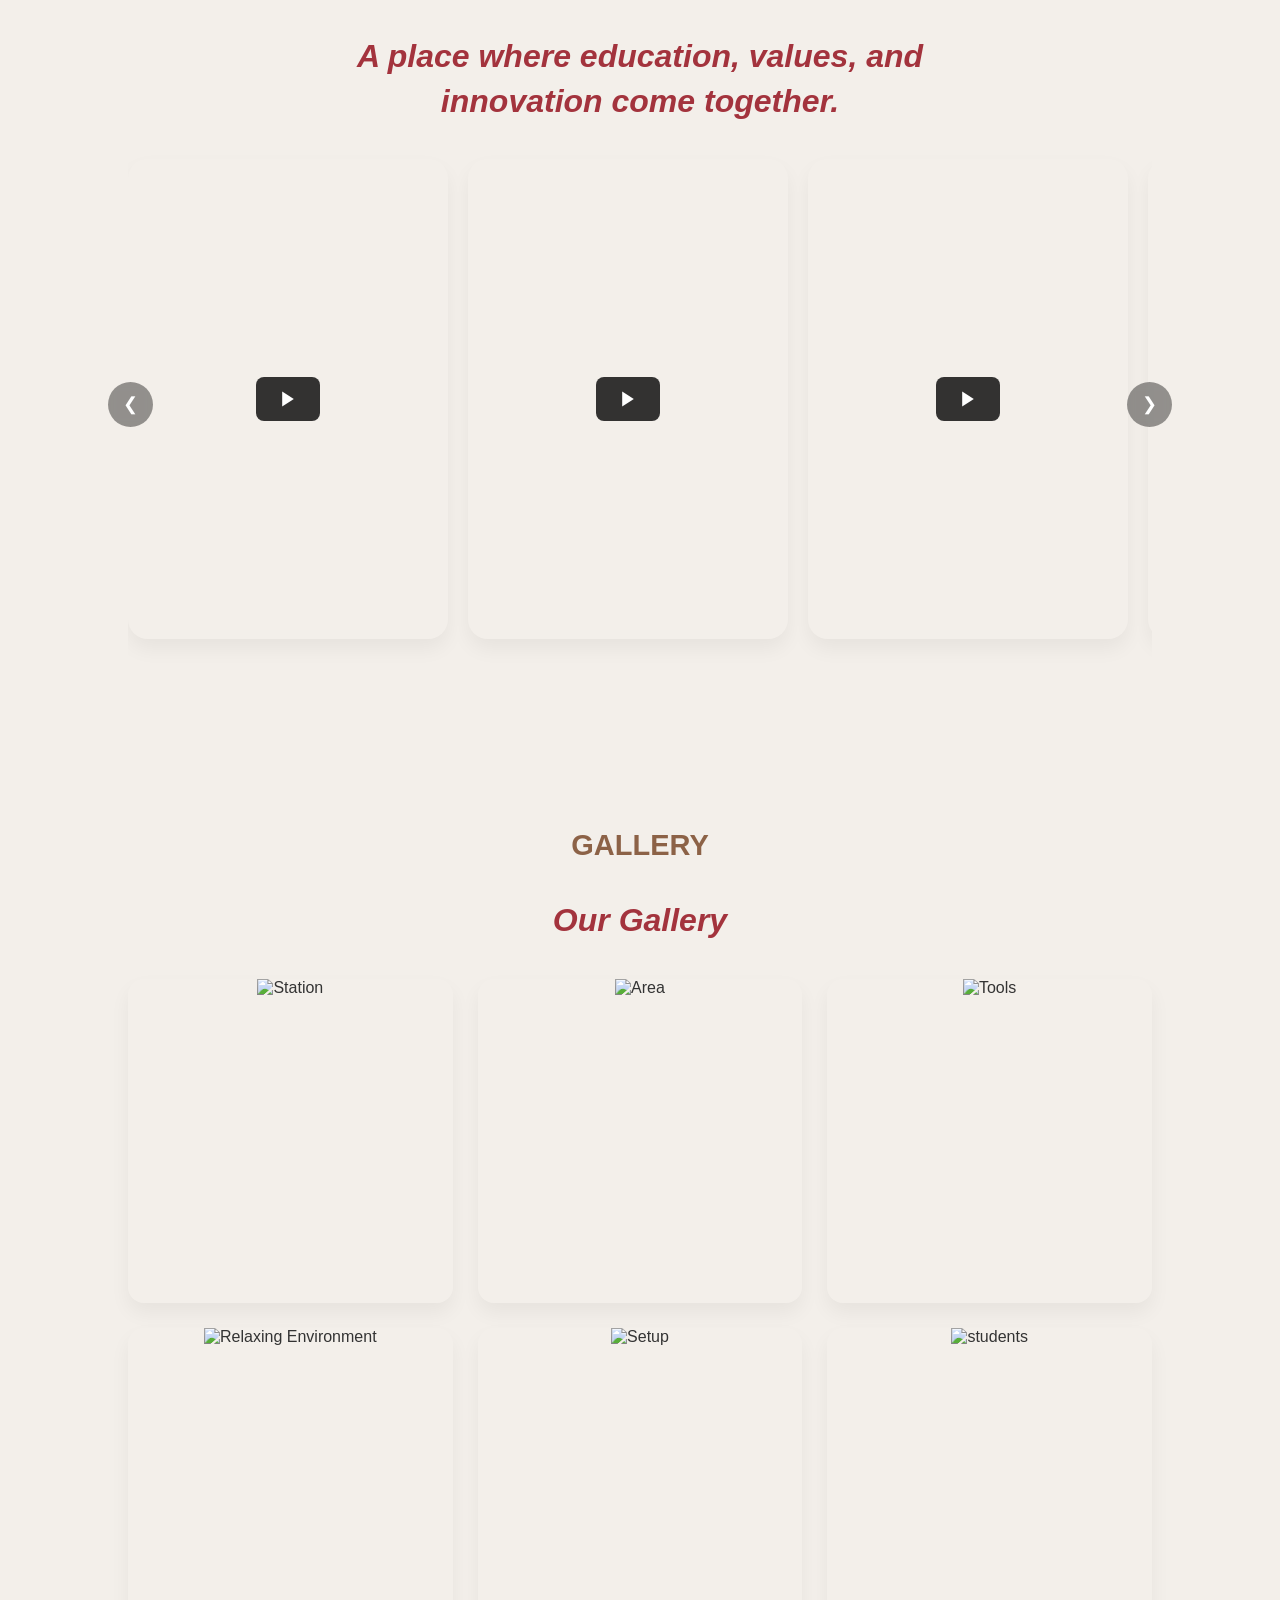
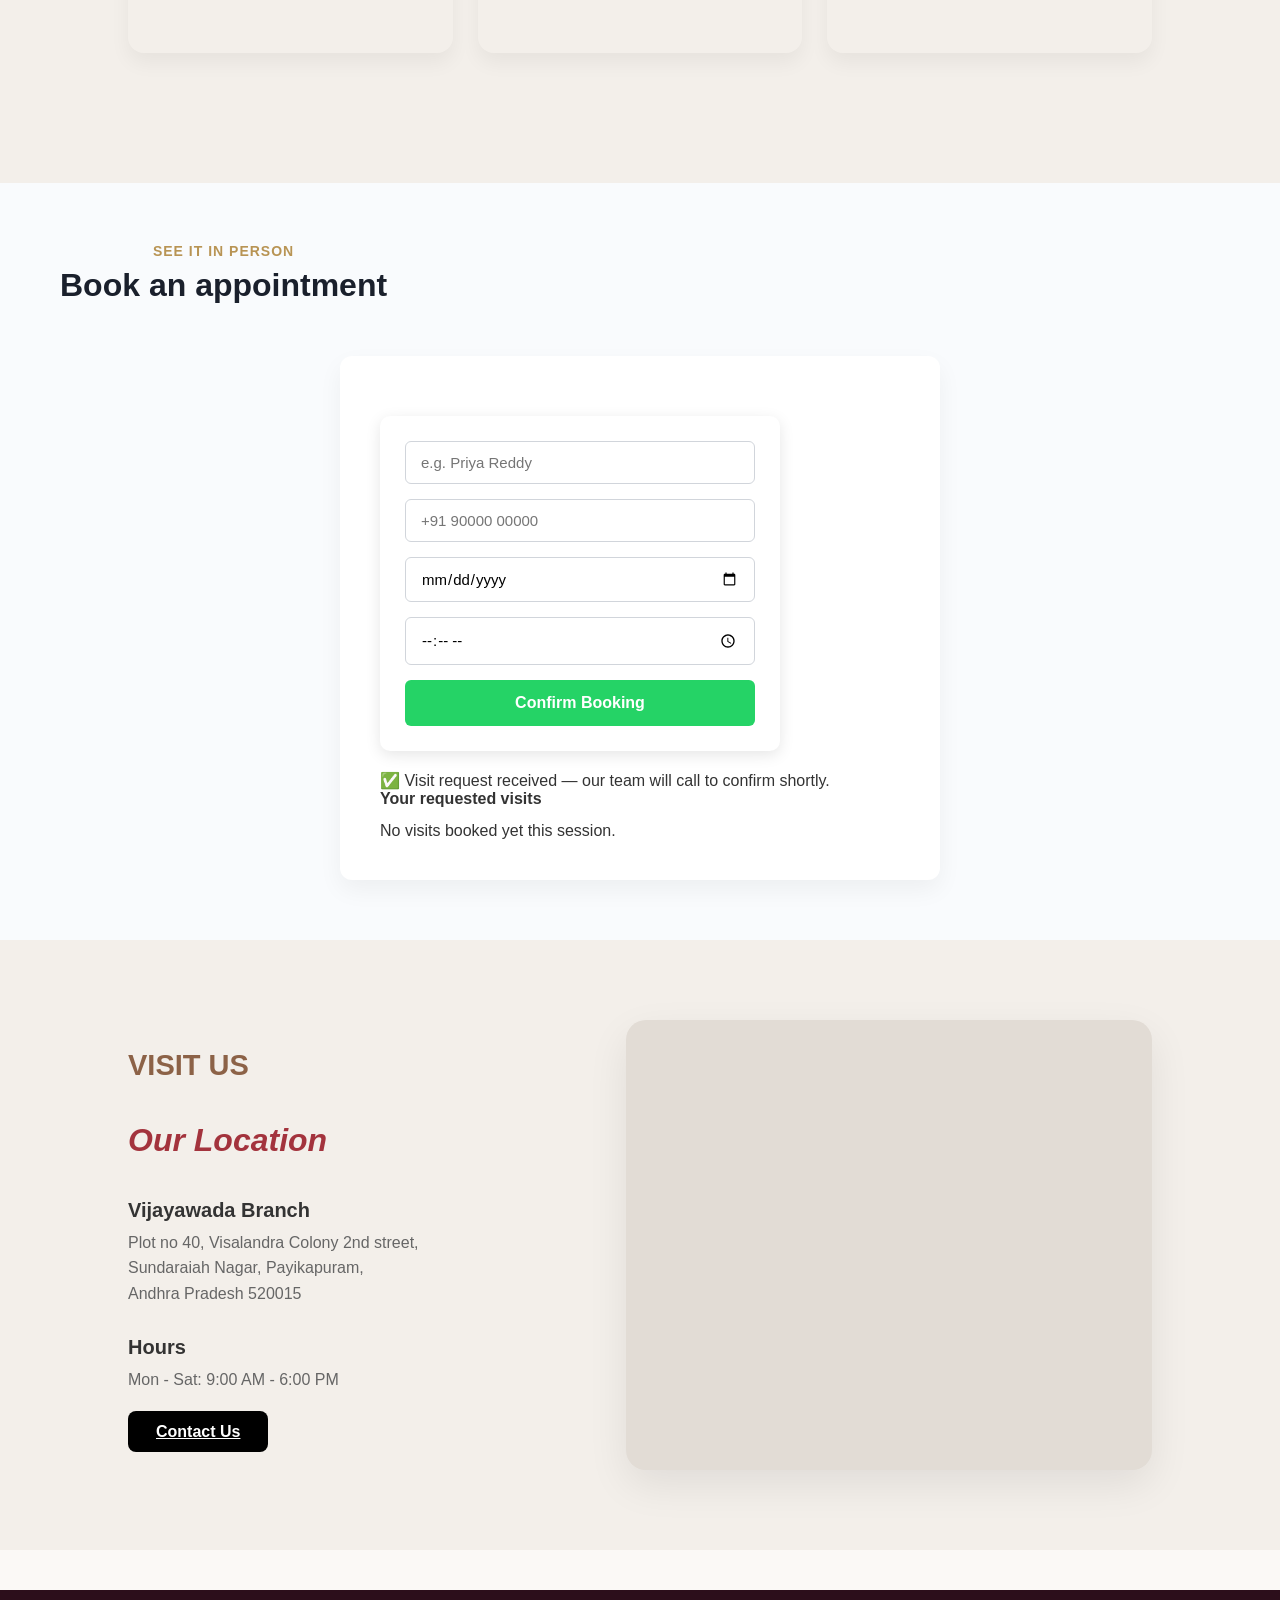
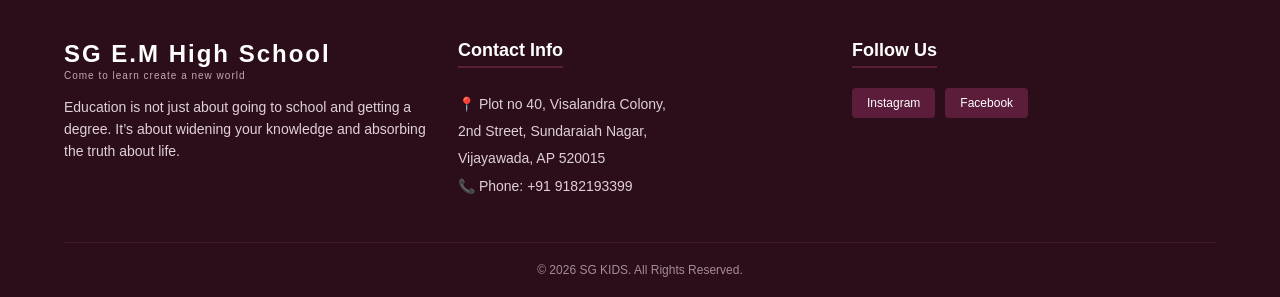
==== commit 13713891: "updated website code" ====
--- a/index.html
+++ b/index.html
@@ -4,7 +4,7 @@
 <head>
     <meta charset="UTF-8">
     <meta name="viewport" content="width=device-width, initial-scale=1.0">
-    <title>SG KIDS SCHOOL</title>
+    <title>SG SCHOOL</title>
     <link rel="stylesheet" href="style.css">
 </head>
 
@@ -18,17 +18,18 @@
 
     <header class="navbar">
         <div class="nav-brand">
-            <h1>SG KIDS</h1>
-            <span class="sub-brand">THE Light of Lamp</span>
+            <a class="navbar-brand" href="#home-section">
+                <img src="https://res.cloudinary.com/dhni9yesw/image/upload/v1784104819/Screenshot_2026-07-15_140548_ybkqvn.png" alt="SG English Medium High School Logo" class="nav-logo">
+            </a>
         </div>
 
         <nav class="nav-menu" id="navMenu">
 
             <a href="#home" class="nav-item active">Home</a>
             <a href="#about" class="nav-item">About Us</a>
-            <a href="#parent info" class="nav-item">Parent Info</a>
-            <a href="#curriculum" class="nav-item">Curriculum</a>
-            <a href="#academics" class="nav-item">Academics</a>
+            <a href="#services" class="nav-item">Parent Info</a>
+            <a href="#services" class="nav-item">Curriculum</a>
+            <a href="#features" class="nav-item">Academics</a>
 
             <div class="nav-actions-mobile">
                 <!--  <a href="#" class="btn-secondary">Help Me Choose</a> -->
@@ -52,19 +53,19 @@
     <main class="hero-container">
         <div class="hero-content">
             <div class="hero-text-card">
-                <h2 class="hero-title">SG E.M High School <br>
+                <h2 class="hero-title">SG E.M. High School <br>
                     Recognised By : Govt. of AP</h2>
 
                 <form class="search-form" id="schoolSearchForm">
                     <div class="input-group">
                     </div>
                 </form>
-
-                <p class="hero-description">Education is the key to unlocking the world, a passport to freedom.
-                    Let us remember: One book,
-                    One pen, One child,
-                    can change the world.
-                </p>
+                <div class="hero-programs-grid">
+                    <a href="#" class="program-link">Day Care</a>
+                    <a href="#" class="program-link">Play Group</a>
+                    <a href="#" class="program-link">Nursery</a>
+                    <a href="#" class="program-link">LKG to 10th Class</a>
+                </div>
                 <a href="https://wa.me/919182193399" class="btn-book" target="_blank" rel="noopener noreferrer">Contact Us</a>
             </div>
         </div>
@@ -78,6 +79,54 @@
             </div>
         </section>
     </main>
+    <section class="features-section" id="features">
+        <div class="features-container">
+
+            <h2 class="section-title">Salient Features of our school</h2>
+            <ul class="features-list">
+                <li>Healthy Atmosphere with good Sanitization</li>
+                <li>Qualified, Experienced & Creative Staff</li>
+                <li>Playway classes wih modern Equipments</li>
+                <li>CCTV Surveillance</li>
+                <li>Air Conditioned & Digital Smart classes</li>
+                <li>Provide Quality Education</li>
+                <li>Personal Care on slow learners</li>
+                <li>Limited strength in each class</li>
+                <li>English Learning atmosphere</li>
+                <li>Regular contact with the parents for the progress</li>
+                <li>Mineral water facility</li>
+                <li>Children Activities are directly sent through WhatsApp (photos & videos)</li>
+                <li>Sports & Games</li>
+                <li>Regular Health check-up's</li>
+                <li>Pre-planned academic programs for the children</li>
+            </ul>
+
+            <h2 class="section-title">Extra Curricular Activities</h2>
+            <ul class="extra-curricular-list">
+                <li>Classical Dance</li>
+                <li>Spoken English</li>
+                <li>Western Dance</li>
+                <li>Abacus</li>
+                <li>Karate</li>
+                <li>Hindi classes</li>
+                <li>Music</li>
+                <li>Computers</li>
+                <li>Chess</li>
+                <li>LKG to 10th class all subject tuitions available</li>
+            </ul>
+
+            <div class="transport-container">
+                <div class="transport-text">
+                    <h3>Transport facility available</h3>
+                    <p>Safe, comfortable, and reliable transportation across various routes to ensure your child reaches school and home securely.</p>
+                </div>
+                <div class="transport-image">
+                    <img src="https://res.cloudinary.com/dhni9yesw/image/upload/v1784112916/Screenshot_2026-07-15_162456_zgv8wa.png" alt="School Bus Facility">
+                </div>
+            </div>
+
+        </div>
+    </section>
     <section class="services-section" id="services">
         <h2 class="section-subtitle">Parent Info & Curriculum</h2>
         <p class="section-title">We believe that education is the key to success...</p>
@@ -283,25 +332,15 @@
             </div>
             <div class="appt-panel">
                 <div class="appt-form">
-                    <form onsubmit="sendToWhatsApp(event)">
-
-                        <div class="form-field">
-                            <label>Full name</label>
-                            <input type="text" id="appt-name" placeholder="e.g. Priya Reddy" required>
-                        </div>
-
-                        <div class="form-field">
-                            <label>Phone number</label>
-                            <input type="text" id="appt-phone" placeholder="+91 90000 00000" required>
-                        </div>
+                    <form class="booking-form-container" onsubmit="sendToWhatsApp(event)">
 
                         <input type="text" id="fullName" placeholder="e.g. Priya Reddy">
-<input type="tel" id="phoneNumber" placeholder="+91 90000 00000">
-<input type="date" id="visitDate">
-<input type="time" id="visitTime">
-<button id="confirmBtn" type="button" onclick="sendToWhatsApp()">Confirm Booking</button>
-
-                       
+                        <input type="tel" id="phoneNumber" placeholder="+91 90000 00000">
+                        <input type="date" id="visitDate">
+                        <input type="time" id="visitTime">
+                        <button id="confirmBtn" type="button" onclick="sendToWhatsApp()">Confirm Booking</button>
+
+                    </form>
 
                     <div class="appt-confirm" id="appt-confirm">✅ <span>Visit request received — our team will call to confirm shortly.</span></div>
                 </div>
@@ -334,7 +373,7 @@
 
                 <div class="info-box">
                     <h3>Hours</h3>
-                    <p>Mon - Sun: 8:00 AM - 9:00 PM</p>
+                    <p>Mon - Sat: 9:00 AM - 6:00 PM</p>
                 </div>
 
                 <a href="https://wa.me/919182193399" class="btn-card card-redirect" target="_blank" rel="noopener noreferrer">Contact Us</a>
@@ -350,8 +389,8 @@
         <div class="footer-container">
 
             <div class="footer-column brand-info">
-                <h3>SG KIDS</h3>
-                <span class="sub-brand">The light of life</span>
+                <h3>SG E.M High School</h3>
+                <span class="sub-brand">Come to learn create a new world</span>
                 <p>Education is not just about going to school and getting a degree. It’s about widening your knowledge and absorbing the truth about life.</p>
             </div>
 
@@ -370,7 +409,7 @@
                 <p>📍 Plot no 40, Visalandra Colony,</p>
                 <p>2nd Street, Sundaraiah Nagar,</p>
                 <p>Vijayawada, AP 520015</p>
-                <p>📞 Phone: +91 98765 43210</p>
+                <p>📞 Phone: +91 9182193399</p>
             </div>
 
             <div class="footer-column">
@@ -402,7 +441,7 @@
             <button onclick="sendAIQuery()">Send</button>
         </div>
     </div>
-    <script src="script.js"></script>
+    <script src="sheet.js"></script>
 </body>
 
 </html>
--- a/style.css
+++ b/style.css
@@ -95,6 +95,22 @@
     color: #555;
     margin-top: 4px;
     font-weight: 600;
+}
+
+/* Styling for the new navbar logo */
+.nav-logo {
+    height: 55px;
+    /* Adjust this value if your navbar is taller or shorter */
+    width: auto;
+    /* Maintains the perfect circle aspect ratio */
+    display: inline-block;
+    vertical-align: middle;
+    transition: transform 0.3s ease;
+}
+
+/* Optional: Slight zoom effect when a user hovers over the logo */
+.nav-logo:hover {
+    transform: scale(1.05);
 }
 
 .nav-right {
@@ -458,8 +474,8 @@
 }
 
 .hero-title {
-    font-size: 3.25rem;
-    color: #924734;
+    font-size: 40px;
+    color: #1B4EF5;
     font-family: Georgia, serif;
     margin-bottom: 30px;
     line-height: 1.15;
@@ -522,12 +538,51 @@
     background-color: #421331;
 }
 
-.hero-description {
-    font-size: 18px;
-    line-height: 1.6;
-    color: #2b2b2b;
-    max-width: 480px;
-    padding-bottom: 30px;
+/* --- HERO PROGRAMS GRID --- */
+.hero-programs-grid {
+    display: grid;
+    grid-template-columns: 1fr 1fr;
+    /* Creates exactly 2 equal columns */
+    gap: 15px;
+    /* Space between the buttons */
+    margin: 25px 0;
+    /* Adds breathing room above and below the grid */
+    width: 100%;
+}
+
+/* Styling the individual program links to look like buttons */
+.program-link {
+    background-color: rgba(255, 255, 255, 0.9);
+    /* Slightly transparent white */
+    color: #a3333d;
+    /* Burgundy/Maroon text to match your theme */
+    padding: 12px 10px;
+    text-align: center;
+    text-decoration: none;
+    font-size: 16px;
+    font-weight: 700;
+    border: 2px solid #a3333d;
+    border-radius: 8px;
+    transition: all 0.3s ease;
+    box-shadow: 0 4px 6px rgba(0, 0, 0, 0.1);
+}
+
+/* Hover effect so they react when a mouse touches them */
+.program-link:hover {
+    background-color: #a3333d;
+    color: #ffffff;
+    /* Text turns white on hover */
+    transform: translateY(-2px);
+    /* Slight lift effect */
+    box-shadow: 0 6px 12px rgba(0, 0, 0, 0.15);
+}
+
+/* Mobile Responsiveness: Optional - if you want them to stack 1-by-1 on tiny screens */
+@media (max-width: 480px) {
+    .hero-programs-grid {
+        grid-template-columns: 1fr;
+        /* Changes to 1 column on very small phones */
+    }
 }
 
 /* Image Wrapper and Custom Curves */
@@ -1439,4 +1494,173 @@
     font-size: 14px;
     color: #718096;
     font-style: italic;
+}
+
+/* Container for the booking form */
+.booking-form-container {
+    max-width: 400px;
+    background-color: #ffffff;
+    padding: 25px;
+    border-radius: 10px;
+    box-shadow: 0 4px 15px rgba(0, 0, 0, 0.1);
+    margin: 20px 0;
+    font-family: inherit;
+}
+
+/* Style for all inputs inside the container */
+.booking-form-container input {
+    width: 100%;
+    padding: 12px 15px;
+    margin-bottom: 15px;
+    border: 1px solid #d1d5db;
+    border-radius: 6px;
+    box-sizing: border-box;
+    /* Ensures padding stays inside the width */
+    font-size: 15px;
+    transition: border-color 0.3s ease;
+}
+
+/* Focus effect when clicking an input */
+.booking-form-container input:focus {
+    border-color: #25D366;
+    /* WhatsApp Green */
+    outline: none;
+    box-shadow: 0 0 0 3px rgba(37, 211, 102, 0.2);
+}
+
+/* Style for the Confirm button */
+#confirmBtn {
+    width: 100%;
+    background-color: #25D366;
+    /* WhatsApp Green */
+    color: white;
+    padding: 14px;
+    border: none;
+    border-radius: 6px;
+    cursor: pointer;
+    font-size: 16px;
+    font-weight: 600;
+    transition: background-color 0.3s ease, transform 0.1s ease;
+}
+
+/* Hover effect for the button */
+#confirmBtn:hover {
+    background-color: #1ebe57;
+}
+
+/* Click effect for the button */
+#confirmBtn:active {
+    transform: scale(0.98);
+}
+
+/* --- FEATURES & ACTIVITIES SECTION STYLES --- */
+.features-section {
+    padding: 50px 20px;
+    background-color: #fdfaf6;
+    /* Soft warm background matching your site */
+    font-family: inherit;
+}
+
+.features-container {
+    max-width: 1000px;
+    margin: 0 auto;
+}
+
+.section-title {
+    text-align: center;
+    color: #a3333d;
+    /* Burgundy/Maroon color to match your headers */
+    font-size: 32px;
+    margin-top: 40px;
+    margin-bottom: 25px;
+    font-weight: 700;
+}
+
+/* Grid layout for lists to save space (2 columns) */
+.features-list,
+.extra-curricular-list {
+    display: grid;
+    grid-template-columns: 1fr 1fr;
+    gap: 15px 30px;
+    list-style-type: none;
+    padding: 0;
+    margin-bottom: 50px;
+}
+
+/* Styling the individual list items */
+.features-list li,
+.extra-curricular-list li {
+    background-color: #ffffff;
+    padding: 14px 18px;
+    border-left: 4px solid #a3333d;
+    /* Accent border on the left */
+    box-shadow: 0 2px 8px rgba(0, 0, 0, 0.05);
+    border-radius: 0 6px 6px 0;
+    font-size: 16px;
+    color: #444;
+    display: flex;
+    align-items: center;
+}
+
+/* --- TRANSPORT SECTION --- */
+.transport-container {
+    display: flex;
+    align-items: center;
+    justify-content: space-between;
+    background-color: #ffffff;
+    padding: 30px 40px;
+    border-radius: 12px;
+    box-shadow: 0 4px 15px rgba(0, 0, 0, 0.08);
+    margin-top: 50px;
+    gap: 40px;
+}
+
+.transport-text {
+    flex: 1;
+    /* Takes up left half */
+}
+
+.transport-text h3 {
+    color: #a3333d;
+    font-size: 28px;
+    margin-bottom: 12px;
+}
+
+.transport-text p {
+    font-size: 16px;
+    color: #555;
+    line-height: 1.5;
+}
+
+.transport-image {
+    flex: 1;
+    /* Takes up right half */
+    text-align: right;
+}
+
+.transport-image img {
+    max-width: 100%;
+    border-radius: 10px;
+}
+
+/* --- MOBILE RESPONSIVENESS --- */
+@media (max-width: 768px) {
+
+    .features-list,
+    .extra-curricular-list {
+        grid-template-columns: 1fr;
+        /* Switches to 1 column on mobile */
+    }
+
+    .transport-container {
+        flex-direction: column;
+        /* Stacks the text and image */
+        text-align: center;
+        padding: 25px;
+    }
+
+    .transport-image {
+        text-align: center;
+        margin-top: 20px;
+    }
 }
